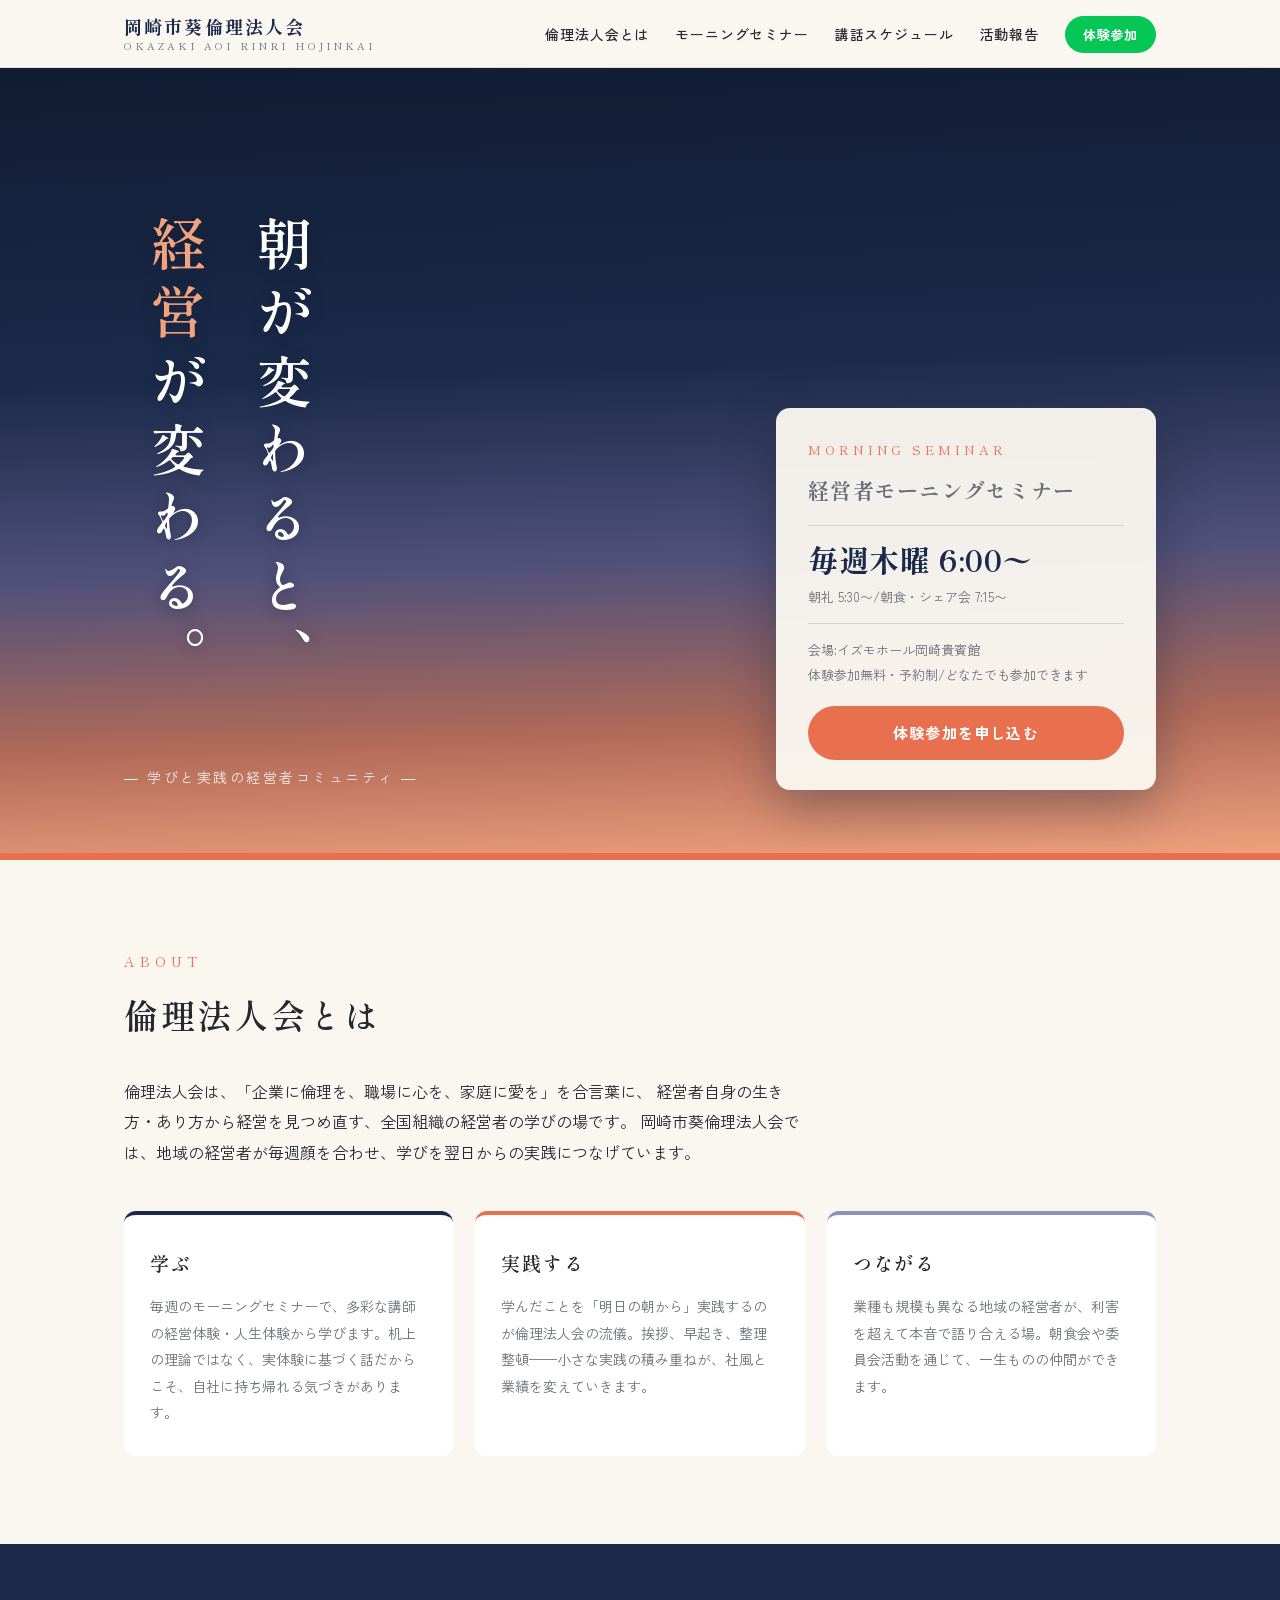
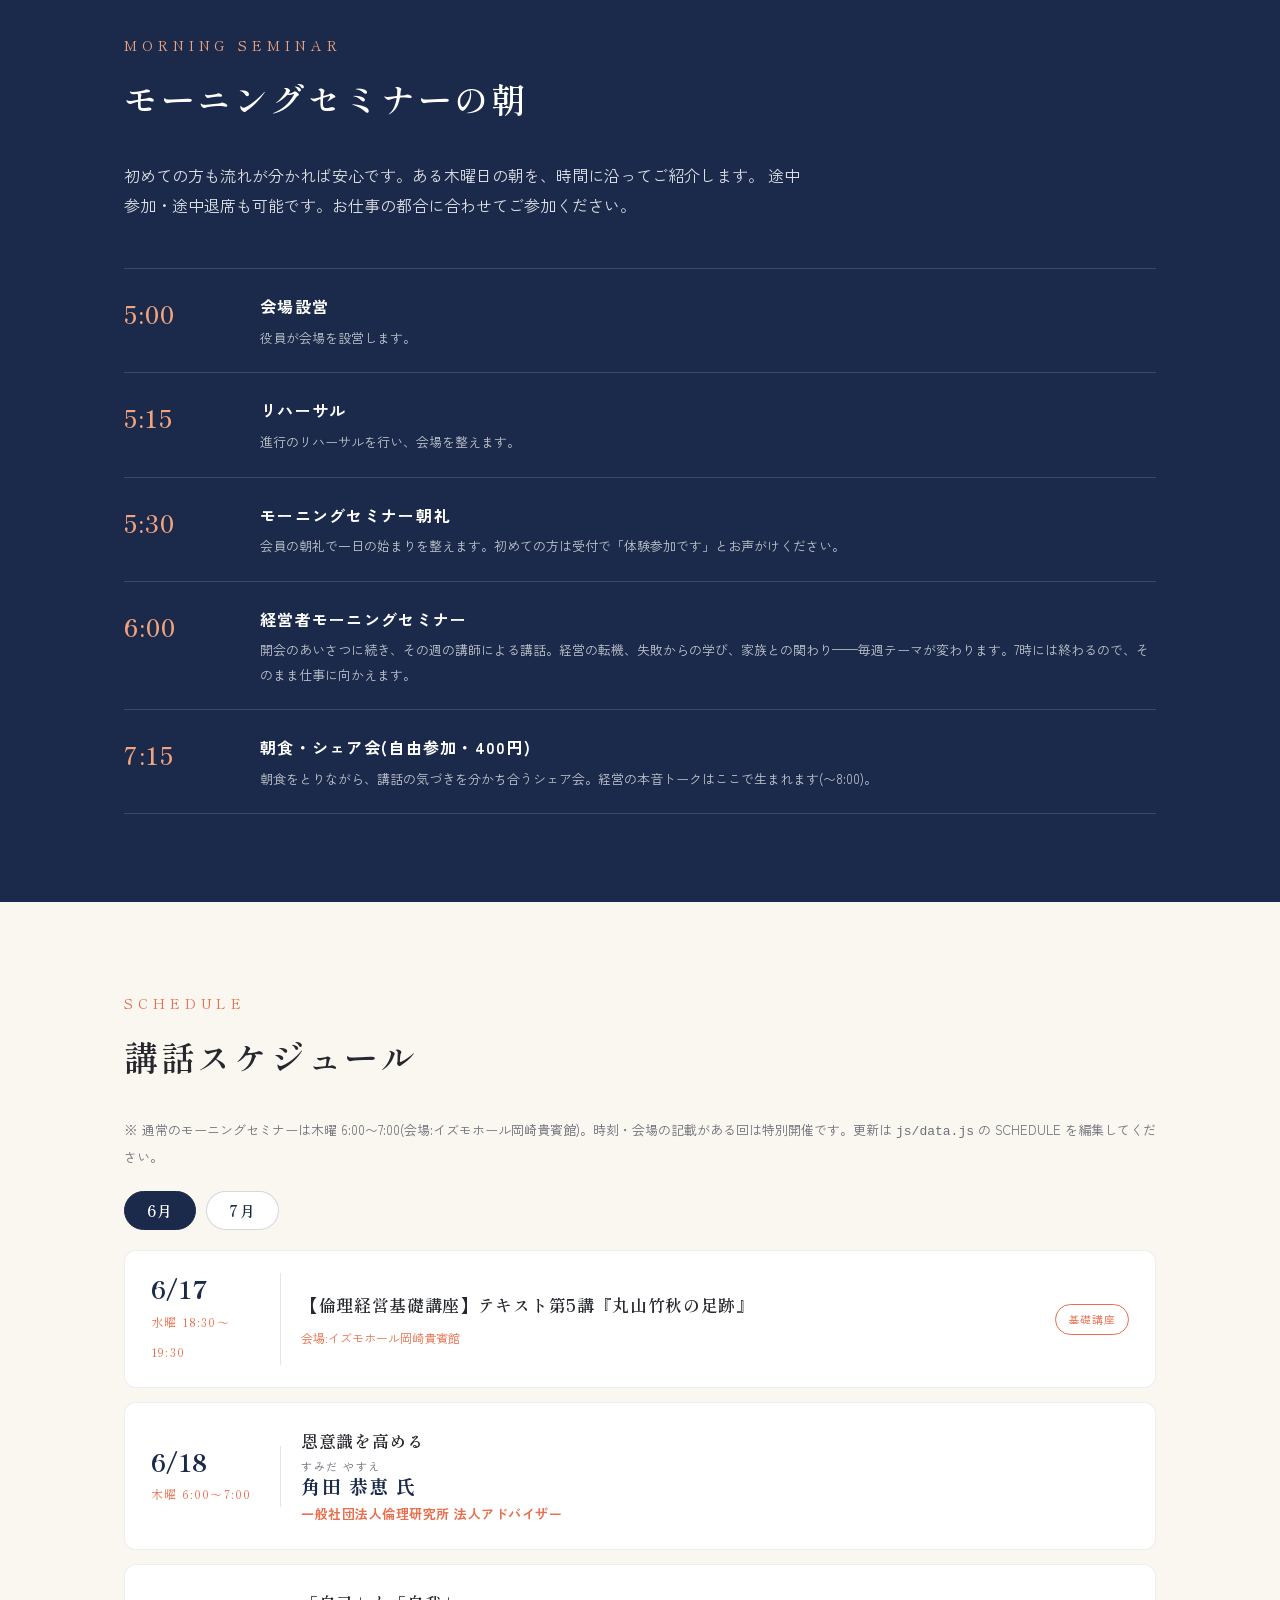
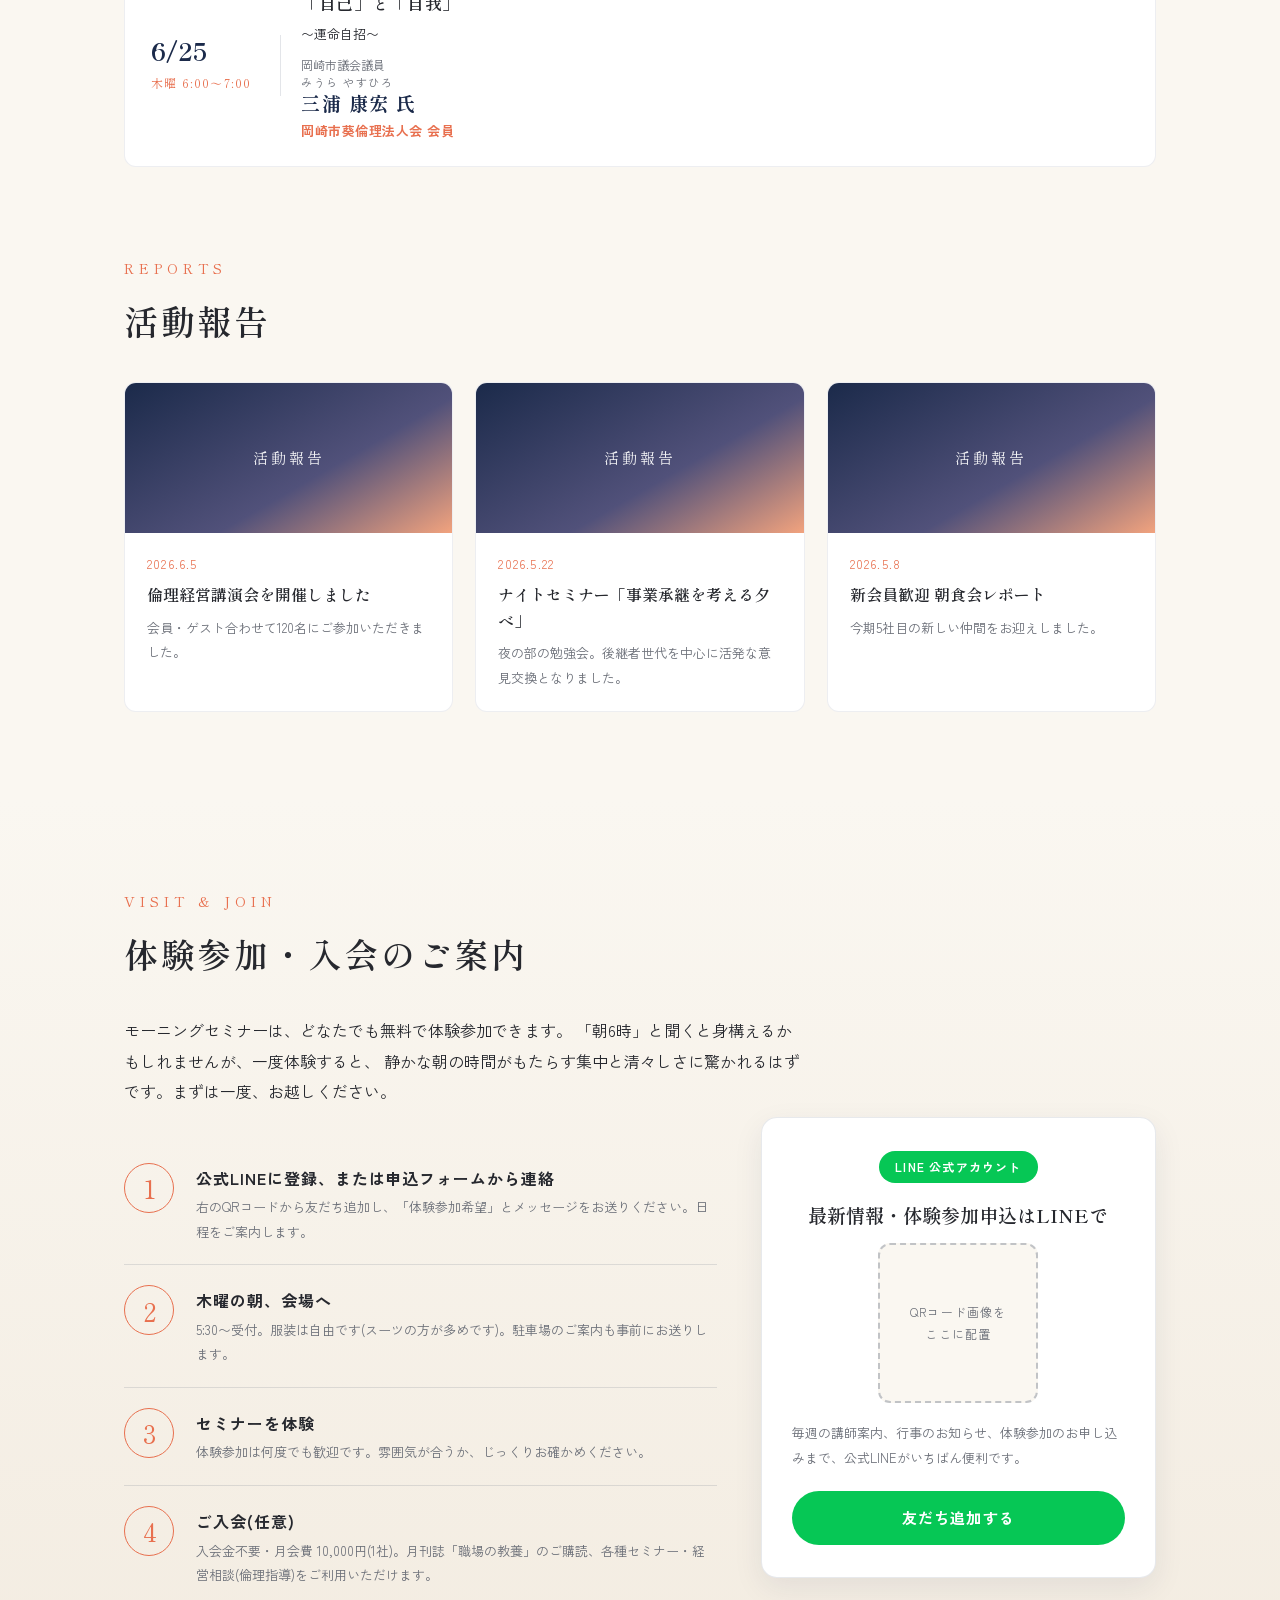
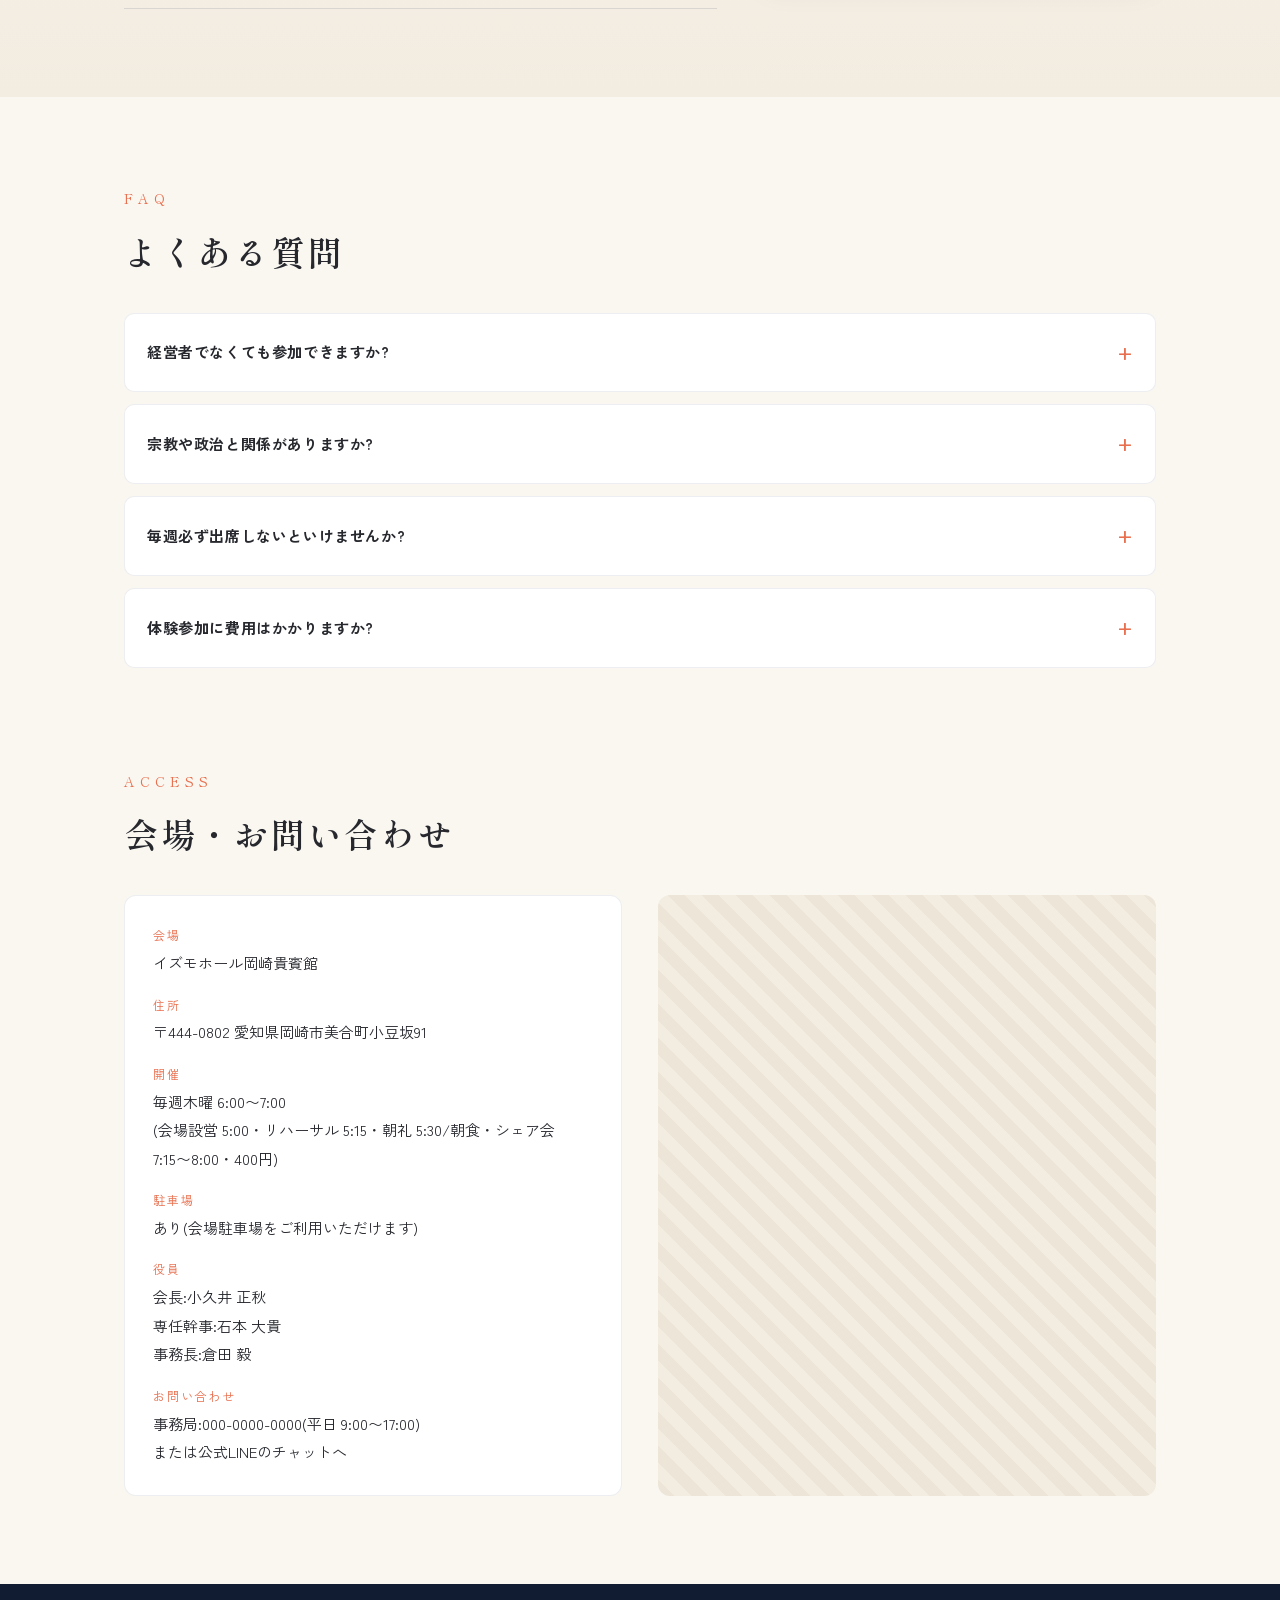
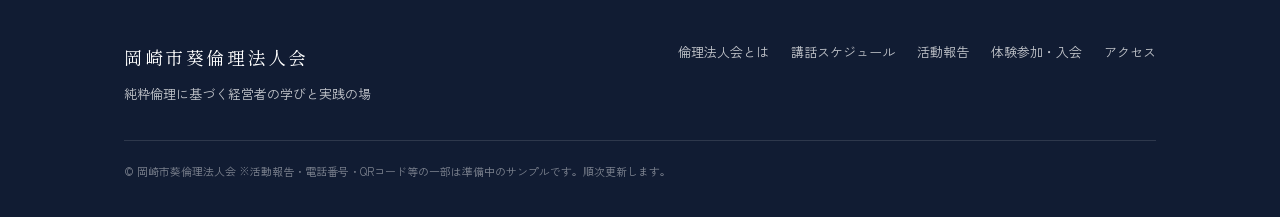
==== index.html @ 3d6e4cc4 "登録ページの見た目を夜明けトーンに刷新／ヘッダーボタン崩れ修正 - liff-register: 書体(明朝/ゴシック)・夜明けグラデのヘッダー帯・入力欄/選択/チェックのピル・完了画面を整える - " ====
<!DOCTYPE html>
<html lang="ja">
<head>
<meta charset="UTF-8">
<meta name="viewport" content="width=device-width, initial-scale=1.0">
<title>岡崎市葵倫理法人会｜朝が変わると、経営が変わる。</title>
<meta name="description" content="岡崎市葵倫理法人会の公式サイト。毎週木曜 朝6時開催の経営者モーニングセミナーのご案内、講話スケジュール、体験参加・入会のご案内。">
<meta name="theme-color" content="#1b2a4a">
<link rel="canonical" href="https://okazaki-aoi.vercel.app/">

<!-- OGP / SNSシェア時の表示(URL・画像は公開ドメインに差し替え) -->
<meta property="og:type" content="website">
<meta property="og:site_name" content="岡崎市葵倫理法人会">
<meta property="og:title" content="岡崎市葵倫理法人会｜朝が変わると、経営が変わる。">
<meta property="og:description" content="毎週木曜 朝6時開催の経営者モーニングセミナー。体験参加無料・予約制。地域の経営者が学びを実践につなげる場です。">
<meta property="og:url" content="https://okazaki-aoi.vercel.app/">
<meta property="og:image" content="https://okazaki-aoi.vercel.app/ogp.png">
<meta property="og:locale" content="ja_JP">
<meta name="twitter:card" content="summary_large_image">

<link rel="preconnect" href="https://fonts.googleapis.com">
<link rel="preconnect" href="https://fonts.gstatic.com" crossorigin>
<link href="https://fonts.googleapis.com/css2?family=Shippori+Mincho+B1:wght@400;600;700&family=Zen+Kaku+Gothic+New:wght@400;500;700&display=swap" rel="stylesheet">
<link rel="stylesheet" href="css/style.css">

<!-- 構造化データ(検索・Googleビジネスプロフィール連携の足がかり。住所・電話・URLは実情報へ差し替え) -->
<script type="application/ld+json">
{
  "@context": "https://schema.org",
  "@type": "Organization",
  "name": "岡崎市葵倫理法人会",
  "url": "https://okazaki-aoi.vercel.app/",
  "description": "毎週木曜 朝6時開催の経営者モーニングセミナーを軸に、経営者の学びと実践を支える場。",
  "address": {
    "@type": "PostalAddress",
    "postalCode": "444-0802",
    "addressRegion": "愛知県",
    "addressLocality": "岡崎市",
    "streetAddress": "美合町小豆坂91",
    "addressCountry": "JP"
  },
  "telephone": "+81-000-0000-0000",
  "event": {
    "@type": "Event",
    "name": "経営者モーニングセミナー",
    "description": "毎週木曜 朝6:00〜7:00開催(会場設営5:00・リハーサル5:15・朝礼5:30/朝食・シェア会7:15〜8:00)。体験参加無料・予約制。",
    "eventSchedule": {
      "@type": "Schedule",
      "byDay": "https://schema.org/Thursday",
      "startTime": "06:00",
      "endTime": "07:00",
      "repeatFrequency": "P1W"
    },
    "location": {
      "@type": "Place",
      "name": "イズモホール岡崎貴賓館",
      "address": "〒444-0802 愛知県岡崎市美合町小豆坂91"
    }
  }
}
</script>
</head>
<body>

<header>
  <div class="header-in">
    <a class="logo" href="#top">岡崎市葵倫理法人会<small>OKAZAKI AOI RINRI HOJINKAI</small></a>
    <nav aria-label="メインメニュー">
      <ul>
        <li class="hide-sp"><a href="#about">倫理法人会とは</a></li>
        <li class="hide-sp"><a href="#morning">モーニングセミナー</a></li>
        <li class="hide-sp"><a href="#schedule">講話スケジュール</a></li>
        <li class="hide-sp"><a href="#reports">活動報告</a></li>
        <li><a href="#visit" class="btn-line">体験参加</a></li>
      </ul>
    </nav>
  </div>
</header>

<main id="top">

  <!-- ヒーロー -->
  <div class="hero">
    <div class="hero-in">
      <div class="hero-copy">
        <h1>朝が変わると、<br><span>経営</span>が変わる。</h1>
        <p class="hero-sub">― 学びと実践の経営者コミュニティ ―</p>
      </div>
      <div class="hero-card">
        <p class="label">MORNING SEMINAR</p>
        <p class="title">経営者モーニングセミナー</p>
        <div class="when">
          <b>毎週木曜 6:00〜</b>
          <span>朝礼 5:30〜/朝食・シェア会 7:15〜</span>
        </div>
        <p>会場:イズモホール岡崎貴賓館<br>体験参加無料・予約制/どなたでも参加できます</p>
        <a class="btn btn-primary" href="#visit">体験参加を申し込む</a>
      </div>
    </div>
  </div>

  <!-- 倫理法人会とは -->
  <section id="about">
    <div class="wrap">
      <p class="eyebrow">ABOUT</p>
      <h2>倫理法人会とは</h2>
      <p class="lead">
        倫理法人会は、「企業に倫理を、職場に心を、家庭に愛を」を合言葉に、
        経営者自身の生き方・あり方から経営を見つめ直す、全国組織の経営者の学びの場です。
        岡崎市葵倫理法人会では、地域の経営者が毎週顔を合わせ、学びを翌日からの実践につなげています。
      </p>
      <div class="pillars">
        <div class="pillar">
          <h3>学ぶ</h3>
          <p>毎週のモーニングセミナーで、多彩な講師の経営体験・人生体験から学びます。机上の理論ではなく、実体験に基づく話だからこそ、自社に持ち帰れる気づきがあります。</p>
        </div>
        <div class="pillar">
          <h3>実践する</h3>
          <p>学んだことを「明日の朝から」実践するのが倫理法人会の流儀。挨拶、早起き、整理整頓——小さな実践の積み重ねが、社風と業績を変えていきます。</p>
        </div>
        <div class="pillar">
          <h3>つながる</h3>
          <p>業種も規模も異なる地域の経営者が、利害を超えて本音で語り合える場。朝食会や委員会活動を通じて、一生ものの仲間ができます。</p>
        </div>
      </div>
    </div>
  </section>

  <!-- モーニングセミナーの朝 -->
  <section class="morning" id="morning">
    <div class="wrap">
      <p class="eyebrow">MORNING SEMINAR</p>
      <h2>モーニングセミナーの朝</h2>
      <p class="lead">
        初めての方も流れが分かれば安心です。ある木曜日の朝を、時間に沿ってご紹介します。
        途中参加・途中退席も可能です。お仕事の都合に合わせてご参加ください。
      </p>
      <div class="timeline">
        <div class="tl-row">
          <div class="tl-time">5:00</div>
          <div class="tl-body">
            <h3>会場設営</h3>
            <p>役員が会場を設営します。</p>
          </div>
        </div>
        <div class="tl-row">
          <div class="tl-time">5:15</div>
          <div class="tl-body">
            <h3>リハーサル</h3>
            <p>進行のリハーサルを行い、会場を整えます。</p>
          </div>
        </div>
        <div class="tl-row">
          <div class="tl-time">5:30</div>
          <div class="tl-body">
            <h3>モーニングセミナー朝礼</h3>
            <p>会員の朝礼で一日の始まりを整えます。初めての方は受付で「体験参加です」とお声がけください。</p>
          </div>
        </div>
        <div class="tl-row">
          <div class="tl-time">6:00</div>
          <div class="tl-body">
            <h3>経営者モーニングセミナー</h3>
            <p>開会のあいさつに続き、その週の講師による講話。経営の転機、失敗からの学び、家族との関わり——毎週テーマが変わります。7時には終わるので、そのまま仕事に向かえます。</p>
          </div>
        </div>
        <div class="tl-row">
          <div class="tl-time">7:15</div>
          <div class="tl-body">
            <h3>朝食・シェア会(自由参加・400円)</h3>
            <p>朝食をとりながら、講話の気づきを分かち合うシェア会。経営の本音トークはここで生まれます(〜8:00)。</p>
          </div>
        </div>
      </div>
    </div>
  </section>

  <!-- 講師スケジュール -->
  <section id="schedule">
    <div class="wrap">
      <p class="eyebrow">SCHEDULE</p>
      <h2>講話スケジュール</h2>
      <p class="sched-note">※ 通常のモーニングセミナーは木曜 6:00〜7:00(会場:イズモホール岡崎貴賓館)。時刻・会場の記載がある回は特別開催です。更新は <code>js/data.js</code> の SCHEDULE を編集してください。</p>
      <div id="sched-list"></div>
    </div>
  </section>

  <!-- 活動報告 -->
  <section id="reports" style="padding-top:0">
    <div class="wrap">
      <p class="eyebrow">REPORTS</p>
      <h2>活動報告</h2>
      <div class="reports" id="report-list"></div>
    </div>
  </section>

  <!-- 体験参加・入会・LINE -->
  <section class="visit" id="visit">
    <div class="wrap">
      <p class="eyebrow">VISIT &amp; JOIN</p>
      <h2>体験参加・入会のご案内</h2>
      <p class="lead">
        モーニングセミナーは、どなたでも無料で体験参加できます。
        「朝6時」と聞くと身構えるかもしれませんが、一度体験すると、
        静かな朝の時間がもたらす集中と清々しさに驚かれるはずです。まずは一度、お越しください。
      </p>
      <div class="visit-grid">
        <div>
          <div class="steps">
            <div class="step">
              <div>
                <h3>公式LINEに登録、または申込フォームから連絡</h3>
                <p>右のQRコードから友だち追加し、「体験参加希望」とメッセージをお送りください。日程をご案内します。</p>
              </div>
            </div>
            <div class="step">
              <div>
                <h3>木曜の朝、会場へ</h3>
                <p>5:30〜受付。服装は自由です(スーツの方が多めです)。駐車場のご案内も事前にお送りします。</p>
              </div>
            </div>
            <div class="step">
              <div>
                <h3>セミナーを体験</h3>
                <p>体験参加は何度でも歓迎です。雰囲気が合うか、じっくりお確かめください。</p>
              </div>
            </div>
            <div class="step">
              <div>
                <h3>ご入会(任意)</h3>
                <p>入会金不要・月会費 10,000円(1社)。月刊誌「職場の教養」のご購読、各種セミナー・経営相談(倫理指導)をご利用いただけます。</p>
              </div>
            </div>
          </div>
        </div>
        <div class="line-box">
          <span class="badge">LINE 公式アカウント</span>
          <h3>最新情報・体験参加申込はLINEで</h3>
          <div class="qr">
            <!-- QR画像を配置(例: <img src="img/line-qr.png" alt="公式LINE友だち追加用QRコード">) -->
            QRコード画像を<br>ここに配置
          </div>
          <p>毎週の講師案内、行事のお知らせ、体験参加のお申し込みまで、公式LINEがいちばん便利です。</p>
          <a class="btn btn-line-big" href="https://lin.ee/XXXXXXX">友だち追加する</a>
        </div>
      </div>
    </div>
  </section>

  <!-- FAQ -->
  <section class="faq" id="faq">
    <div class="wrap">
      <p class="eyebrow">FAQ</p>
      <h2>よくある質問</h2>
      <details>
        <summary>経営者でなくても参加できますか?</summary>
        <div class="a">はい。後継者の方、幹部社員の方、創業準備中の方も歓迎です。法人単位での入会のため、社員の方も一緒に学べます。</div>
      </details>
      <details>
        <summary>宗教や政治と関係がありますか?</summary>
        <div class="a">ありません。倫理法人会は一般社団法人倫理研究所の法人会員組織で、特定の宗教・政治団体とは無関係です。生活と経営の実践倫理を学ぶ場です。</div>
      </details>
      <details>
        <summary>毎週必ず出席しないといけませんか?</summary>
        <div class="a">出席は自由です。お仕事のご都合に合わせてご参加ください。続けて参加されるほど学びが深まる、というのが多くの会員の実感です。</div>
      </details>
      <details>
        <summary>体験参加に費用はかかりますか?</summary>
        <div class="a">体験参加は無料です。朝食会(自由参加)に参加される場合のみ、実費(1,000円程度)をいただいています。</div>
      </details>
    </div>
  </section>

  <!-- アクセス -->
  <section id="access" style="padding-top:0">
    <div class="wrap">
      <p class="eyebrow">ACCESS</p>
      <h2>会場・お問い合わせ</h2>
      <div class="access-grid">
        <div class="access-card">
          <dl>
            <dt>会場</dt>
            <dd>イズモホール岡崎貴賓館</dd>
            <dt>住所</dt>
            <dd>〒444-0802 愛知県岡崎市美合町小豆坂91</dd>
            <dt>開催</dt>
            <dd>毎週木曜 6:00〜7:00<br>(会場設営 5:00・リハーサル 5:15・朝礼 5:30/朝食・シェア会 7:15〜8:00・400円)</dd>
            <dt>駐車場</dt>
            <dd>あり(会場駐車場をご利用いただけます)</dd>
            <dt>役員</dt>
            <dd>会長:小久井 正秋<br>専任幹事:石本 大貴<br>事務長:倉田 毅</dd>
            <dt>お問い合わせ</dt>
            <dd>事務局:000-0000-0000(平日 9:00〜17:00)<br>または公式LINEのチャットへ</dd>
          </dl>
        </div>
        <div class="map-ph">
          <!-- 正式な埋め込みは Googleマップ「共有 > 地図を埋め込む」の iframe に差し替え推奨 -->
          <iframe
            title="イズモホール岡崎貴賓館の地図"
            src="https://maps.google.com/maps?q=%E3%80%92444-0802%20%E6%84%9B%E7%9F%A5%E7%9C%8C%E5%B2%A1%E5%B4%8E%E5%B8%82%E7%BE%8E%E5%90%88%E7%94%BA%E5%B0%8F%E8%B1%86%E5%9D%8291&output=embed"
            loading="lazy"
            referrerpolicy="no-referrer-when-downgrade"></iframe>
        </div>
      </div>
    </div>
  </section>

</main>

<footer>
  <div class="wrap">
    <div class="foot-grid">
      <div>
        <div class="foot-logo">岡崎市葵倫理法人会</div>
        <p>純粋倫理に基づく経営者の学びと実践の場</p>
      </div>
      <ul>
        <li><a href="#about">倫理法人会とは</a></li>
        <li><a href="#schedule">講話スケジュール</a></li>
        <li><a href="#reports">活動報告</a></li>
        <li><a href="#visit">体験参加・入会</a></li>
        <li><a href="#access">アクセス</a></li>
      </ul>
    </div>
    <p class="copy">© 岡崎市葵倫理法人会 ※活動報告・電話番号・QRコード等の一部は準備中のサンプルです。順次更新します。</p>
  </div>
</footer>

<!-- データ → 描画 の順で読み込む。defer で DOM 構築後に実行 -->
<script src="js/data.js" defer></script>
<script src="js/render.js" defer></script>
</body>
</html>
---- css/style.css ----
/* ============================================================
   デザイントークン
   ============================================================ */
:root{
  --ai:#1b2a4a;          /* 藍 — 夜明け前の空 */
  --ai-deep:#111c33;
  --akebono:#e8704f;     /* 曙 — 朝焼けのアクセント */
  --akebono-soft:#f2a37e;
  --kinari:#faf7f1;      /* 生成り — 紙の地色 */
  --shiro:#ffffff;
  --sumi:#26282e;        /* 墨 — 本文 */
  --hai:#6b6f78;         /* 灰 — 補足 */
  --line-green:#06c755;  /* LINEブランド色 */
  --serif:"Shippori Mincho B1", serif;
  --sans:"Zen Kaku Gothic New", sans-serif;
  --maxw:1080px;
  --header-h:72px;       /* sticky ヘッダー高さ(アンカーオフセット用) */
}
*{margin:0;padding:0;box-sizing:border-box}
html{scroll-behavior:smooth}
@media (prefers-reduced-motion: reduce){
  html{scroll-behavior:auto}
  *,*::before,*::after{animation:none!important;transition:none!important}
}
body{
  font-family:var(--sans);
  color:var(--sumi);
  background:var(--kinari);
  line-height:1.9;
  font-size:16px;
  -webkit-font-smoothing:antialiased;
}
img{max-width:100%;display:block}
a{color:var(--ai)}
a:focus-visible,button:focus-visible,summary:focus-visible{
  outline:3px solid var(--akebono);outline-offset:3px;border-radius:2px;
}
/* sticky ヘッダーにアンカー先が隠れないよう着地位置を下げる */
:target,section[id],main[id]{scroll-margin-top:calc(var(--header-h) + 12px)}
.wrap{max-width:var(--maxw);margin:0 auto;padding:0 24px}
section{padding:88px 0}
.eyebrow{
  font-family:var(--serif);
  color:var(--akebono);
  font-size:14px;
  letter-spacing:.35em;
  margin-bottom:14px;
}
h2{
  font-family:var(--serif);
  font-size:clamp(26px,3.4vw,34px);
  font-weight:600;
  letter-spacing:.08em;
  line-height:1.5;
  margin-bottom:36px;
}
.lead{max-width:680px;color:var(--sumi)}

/* 視覚的に隠すがスクリーンリーダーには読ませる */
.visually-hidden{
  position:absolute;width:1px;height:1px;padding:0;margin:-1px;
  overflow:hidden;clip:rect(0 0 0 0);white-space:nowrap;border:0;
}

/* ============================================================
   ヘッダー
   ============================================================ */
header{
  position:sticky;top:0;z-index:50;
  background:rgba(250,247,241,.92);
  backdrop-filter:blur(8px);
  border-bottom:1px solid rgba(27,42,74,.12);
}
.header-in{
  max-width:var(--maxw);margin:0 auto;padding:14px 24px;
  display:flex;align-items:center;justify-content:space-between;gap:16px;
}
.logo{
  font-family:var(--serif);font-weight:700;font-size:18px;
  letter-spacing:.12em;color:var(--ai);text-decoration:none;line-height:1.4;
}
.logo small{display:block;font-size:10px;letter-spacing:.3em;color:var(--hai);font-weight:400}
nav ul{display:flex;gap:26px;list-style:none;align-items:center}
nav a{
  text-decoration:none;font-size:14px;font-weight:500;color:var(--sumi);
  letter-spacing:.06em;
}
nav a:hover{color:var(--akebono)}
.btn-line{
  background:var(--line-green);color:#fff!important;
  padding:9px 18px;border-radius:999px;font-weight:700;font-size:13px;
}
.btn-line:hover{opacity:.85;color:#fff}
@media(max-width:820px){ nav ul li.hide-sp{display:none} }

/* ============================================================
   ヒーロー — 夜明けの空、縦書きの一文
   ============================================================ */
.hero{
  position:relative;
  min-height:88vh;
  display:flex;align-items:stretch;
  background:linear-gradient(178deg,
    var(--ai-deep) 0%, var(--ai) 38%,
    #51517a 62%, #b06a58 82%, var(--akebono-soft) 100%);
  color:#fff;overflow:hidden;
  padding:0;
}
.hero::after{ /* 地平線 */
  content:"";position:absolute;left:0;right:0;bottom:0;height:7px;
  background:var(--akebono);
}
.hero-in{
  max-width:var(--maxw);margin:0 auto;padding:90px 24px 70px;
  width:100%;
  display:flex;justify-content:space-between;align-items:flex-end;gap:40px;
}
.hero-copy h1{
  font-family:var(--serif);
  writing-mode:vertical-rl;
  font-size:clamp(34px,5.2vw,56px);
  font-weight:600;
  letter-spacing:.22em;
  line-height:1.9;
  height:min(58vh,520px);
  text-shadow:0 1px 14px rgba(17,28,51,.45);
}
.hero-copy h1 span{color:var(--akebono-soft)}
.hero-sub{
  margin-top:28px;font-size:14px;letter-spacing:.18em;color:rgba(255,255,255,.85);
}
.hero-card{
  background:rgba(250,247,241,.96);
  color:var(--sumi);
  border-radius:14px;
  padding:30px 32px;
  max-width:380px;width:100%;
  box-shadow:0 18px 50px rgba(17,28,51,.35);
}
.hero-card .label{
  font-family:var(--serif);font-size:13px;letter-spacing:.3em;color:var(--akebono);
  margin-bottom:8px;
}
.hero-card .title{
  font-family:var(--serif);font-size:21px;font-weight:700;letter-spacing:.06em;
  margin-bottom:14px;
}
.hero-card .when{
  display:flex;flex-direction:column;gap:6px;
  border-top:1px solid rgba(27,42,74,.15);
  border-bottom:1px solid rgba(27,42,74,.15);
  padding:14px 0;margin-bottom:14px;
}
.hero-card .when b{
  font-family:var(--serif);font-size:30px;font-weight:700;color:var(--ai);
  letter-spacing:.02em;line-height:1.3;
}
.hero-card .when span{font-size:13px;color:var(--hai)}
.hero-card p{font-size:13px;color:var(--hai);margin-bottom:18px}
.btn{
  display:inline-block;text-align:center;text-decoration:none;
  font-weight:700;letter-spacing:.08em;border-radius:999px;
  padding:13px 28px;font-size:15px;transition:transform .15s ease,opacity .15s ease;
}
.btn:hover{transform:translateY(-2px);opacity:.9}
.btn-primary{background:var(--akebono);color:#fff;width:100%}
@media(max-width:820px){
  .hero{min-height:auto}
  .hero-in{flex-direction:column;align-items:flex-start;padding:70px 24px 56px}
  .hero-copy h1{
    writing-mode:horizontal-tb;height:auto;line-height:1.6;letter-spacing:.1em;
    font-size:clamp(28px,8vw,40px);
  }
  .hero-card{max-width:100%}
}

/* ============================================================
   倫理法人会とは — 三つの柱
   ============================================================ */
.pillars{display:grid;grid-template-columns:repeat(3,1fr);gap:22px;margin-top:44px}
.pillar{
  background:var(--shiro);border-radius:12px;padding:30px 26px;
  border-top:4px solid var(--ai);
}
.pillar:nth-child(2){border-top-color:var(--akebono)}
.pillar:nth-child(3){border-top-color:#8a93b8}
.pillar h3{
  font-family:var(--serif);font-size:19px;font-weight:600;letter-spacing:.1em;
  margin-bottom:12px;
}
.pillar p{font-size:14px;color:var(--hai)}
@media(max-width:820px){.pillars{grid-template-columns:1fr}}

/* ============================================================
   モーニングセミナーの朝 — タイムライン
   ============================================================ */
.morning{background:var(--ai);color:#fff}
.morning .eyebrow{color:var(--akebono-soft)}
.morning .lead{color:rgba(255,255,255,.85)}
.timeline{margin-top:48px;display:grid;gap:0}
.tl-row{
  display:grid;grid-template-columns:110px 1fr;gap:26px;
  padding:22px 0;border-bottom:1px solid rgba(255,255,255,.14);
}
.tl-row:first-child{border-top:1px solid rgba(255,255,255,.14)}
.tl-time{
  font-family:var(--serif);font-size:24px;font-weight:600;color:var(--akebono-soft);
  letter-spacing:.04em;
}
.tl-body h3{font-size:16px;font-weight:700;letter-spacing:.08em;margin-bottom:4px}
.tl-body p{font-size:13px;color:rgba(255,255,255,.72)}
@media(max-width:560px){.tl-row{grid-template-columns:84px 1fr;gap:16px}.tl-time{font-size:19px}}

/* ============================================================
   講師スケジュール
   ============================================================ */
.sched-note{font-size:13px;color:var(--hai);margin-bottom:22px}
.sched{display:grid;gap:14px}
.sched-item{
  background:var(--shiro);border-radius:12px;
  display:grid;grid-template-columns:130px 1fr auto;gap:20px;align-items:center;
  padding:22px 26px;border:1px solid rgba(27,42,74,.08);
}
.sched-date{
  font-family:var(--serif);
  border-right:1px solid rgba(27,42,74,.12);padding-right:20px;
}
.sched-date b{font-size:24px;color:var(--ai);display:block;line-height:1.3}
.sched-date span{font-size:12px;color:var(--akebono);letter-spacing:.1em}
.sched-body .theme{font-family:var(--serif);font-size:17px;font-weight:600;letter-spacing:.04em}
.sched-body .subtitle{font-size:13px;color:var(--sumi);margin-top:3px}
.sched-body .affiliation{font-size:12px;color:var(--hai);margin-top:8px;line-height:1.6}
.sched-body .speaker{margin-top:2px}
.sched-body .speaker .ruby{
  display:block;font-size:11px;color:var(--hai);letter-spacing:.14em;line-height:1.2;
}
.sched-body .speaker .name{
  display:block;
  font-family:var(--serif);font-size:19px;font-weight:700;color:var(--ai);
  letter-spacing:.08em;line-height:1.4;
}
.sched-body .kai-role{font-size:13px;color:var(--akebono);font-weight:600;letter-spacing:.04em;margin-top:3px}
.sched-body .venue{font-size:12px;color:var(--akebono);margin-top:6px}
.talk-sep{border:0;border-top:1px dashed rgba(27,42,74,.2);margin:14px 0}

/* 月の切り替えタブ */
.sched-tabs{display:flex;gap:10px;flex-wrap:wrap;margin-bottom:20px}
.sched-tab-btn{
  font-family:var(--serif);font-size:15px;font-weight:600;letter-spacing:.08em;
  color:var(--ai);background:var(--shiro);cursor:pointer;
  border:1px solid rgba(27,42,74,.18);border-radius:999px;padding:8px 22px;
  transition:background .15s ease,color .15s ease,border-color .15s ease;
}
.sched-tab-btn:hover{border-color:var(--akebono);color:var(--akebono)}
.sched-tab-btn.is-active{background:var(--ai);color:#fff;border-color:var(--ai)}
.sched-tag{
  font-size:11px;letter-spacing:.1em;color:var(--akebono);
  border:1px solid var(--akebono);border-radius:999px;padding:4px 12px;white-space:nowrap;
}
.sched-item[hidden]{display:none}
.sched-empty{font-size:14px;color:var(--hai);padding:20px 0}
@media(max-width:680px){
  .sched-item{grid-template-columns:1fr;gap:10px}
  .sched-date{border-right:none;border-bottom:1px solid rgba(27,42,74,.12);padding:0 0 10px}
  .sched-tag{justify-self:start}
}

/* ============================================================
   活動報告
   ============================================================ */
.reports{display:grid;grid-template-columns:repeat(3,1fr);gap:22px;margin-top:10px}
.report{
  background:var(--shiro);border-radius:12px;overflow:hidden;
  border:1px solid rgba(27,42,74,.08);
  text-decoration:none;color:var(--sumi);
  transition:transform .15s ease,box-shadow .15s ease;
}
.report:hover{transform:translateY(-3px);box-shadow:0 14px 34px rgba(27,42,74,.12)}
.report .thumb{
  height:150px;
  background:linear-gradient(150deg,var(--ai) 0%,#51517a 60%,var(--akebono-soft) 100%);
  display:flex;align-items:center;justify-content:center;
}
.report .thumb span{
  font-family:var(--serif);color:rgba(255,255,255,.92);
  font-size:15px;letter-spacing:.2em;
}
.report .body{padding:20px 22px}
.report .date{font-size:12px;color:var(--akebono);letter-spacing:.1em;margin-bottom:6px}
.report h3{font-family:var(--serif);font-size:16px;font-weight:600;line-height:1.6}
.report p{font-size:13px;color:var(--hai);margin-top:8px}
@media(max-width:820px){.reports{grid-template-columns:1fr}}

/* ============================================================
   体験参加・入会
   ============================================================ */
.visit{background:linear-gradient(180deg,var(--kinari) 0%,#f3ece1 100%)}
.visit-grid{display:grid;grid-template-columns:1.2fr .8fr;gap:44px;align-items:start;margin-top:10px}
.steps{counter-reset:step;display:grid;gap:0;margin-top:26px}
.step{
  display:grid;grid-template-columns:54px 1fr;gap:18px;padding:20px 0;
  border-bottom:1px solid rgba(27,42,74,.12);
}
.step::before{
  counter-increment:step;content:counter(step);
  font-family:var(--serif);font-size:26px;color:var(--akebono);
  border:1px solid var(--akebono);border-radius:50%;
  width:48px;height:48px;display:flex;align-items:center;justify-content:center;
}
.step h3{font-size:16px;font-weight:700;letter-spacing:.06em}
.step p{font-size:13px;color:var(--hai);margin-top:2px}
.line-box{
  background:var(--shiro);border-radius:16px;padding:32px 30px;
  border:1px solid rgba(27,42,74,.1);
  text-align:center;
  box-shadow:0 10px 30px rgba(27,42,74,.08);
}
.line-box .badge{
  display:inline-block;background:var(--line-green);color:#fff;
  font-size:12px;font-weight:700;letter-spacing:.1em;
  border-radius:999px;padding:5px 16px;margin-bottom:14px;
}
.line-box h3{font-family:var(--serif);font-size:19px;font-weight:600;margin-bottom:10px}
.line-box p{font-size:13px;color:var(--hai);margin-bottom:20px;text-align:left}
.qr{
  width:160px;height:160px;margin:0 auto 18px;
  border:2px dashed rgba(27,42,74,.25);border-radius:12px;
  display:flex;align-items:center;justify-content:center;
  font-size:12px;color:var(--hai);letter-spacing:.1em;
  background:var(--kinari);
  overflow:hidden;
}
.qr img{width:100%;height:100%;object-fit:contain}
.btn-line-big{background:var(--line-green);color:#fff;width:100%}
@media(max-width:820px){.visit-grid{grid-template-columns:1fr}}

/* ============================================================
   よくある質問
   ============================================================ */
.faq details{
  background:var(--shiro);border-radius:10px;margin-bottom:12px;
  border:1px solid rgba(27,42,74,.08);
}
.faq summary{
  cursor:pointer;list-style:none;
  padding:18px 22px;font-weight:700;font-size:15px;letter-spacing:.04em;
  display:flex;justify-content:space-between;align-items:center;gap:14px;
}
.faq summary::-webkit-details-marker{display:none}
.faq summary::after{
  content:"+";font-family:var(--serif);font-size:22px;color:var(--akebono);flex-shrink:0;
}
.faq details[open] summary::after{content:"−"}
.faq .a{padding:0 22px 20px;font-size:14px;color:var(--hai)}

/* ============================================================
   アクセス・フッター
   ============================================================ */
.access-grid{display:grid;grid-template-columns:1fr 1fr;gap:36px;margin-top:10px}
.access-card{background:var(--shiro);border-radius:12px;padding:28px;border:1px solid rgba(27,42,74,.08)}
.access-card dt{font-size:12px;color:var(--akebono);letter-spacing:.15em;margin-top:16px}
.access-card dt:first-child{margin-top:0}
.access-card dd{font-size:15px;margin-top:2px}
.map-ph{
  border-radius:12px;min-height:280px;overflow:hidden;
  background:repeating-linear-gradient(45deg,#ece5d8 0 12px,#f3ece1 12px 24px);
  display:flex;align-items:center;justify-content:center;
  color:var(--hai);font-size:13px;letter-spacing:.1em;
}
.map-ph iframe{width:100%;height:100%;min-height:280px;border:0;display:block}
@media(max-width:820px){.access-grid{grid-template-columns:1fr}}
footer{
  background:var(--ai-deep);color:rgba(255,255,255,.75);
  padding:56px 0 36px;font-size:13px;
}
footer .foot-logo{
  font-family:var(--serif);color:#fff;font-size:18px;letter-spacing:.14em;margin-bottom:8px;
}
footer .foot-grid{display:flex;justify-content:space-between;gap:30px;flex-wrap:wrap}
footer ul{list-style:none;display:flex;gap:22px;flex-wrap:wrap}
footer a{color:rgba(255,255,255,.75);text-decoration:none}
footer a:hover{color:var(--akebono-soft)}
footer .copy{margin-top:34px;border-top:1px solid rgba(255,255,255,.12);padding-top:20px;font-size:11px;color:rgba(255,255,255,.45)}
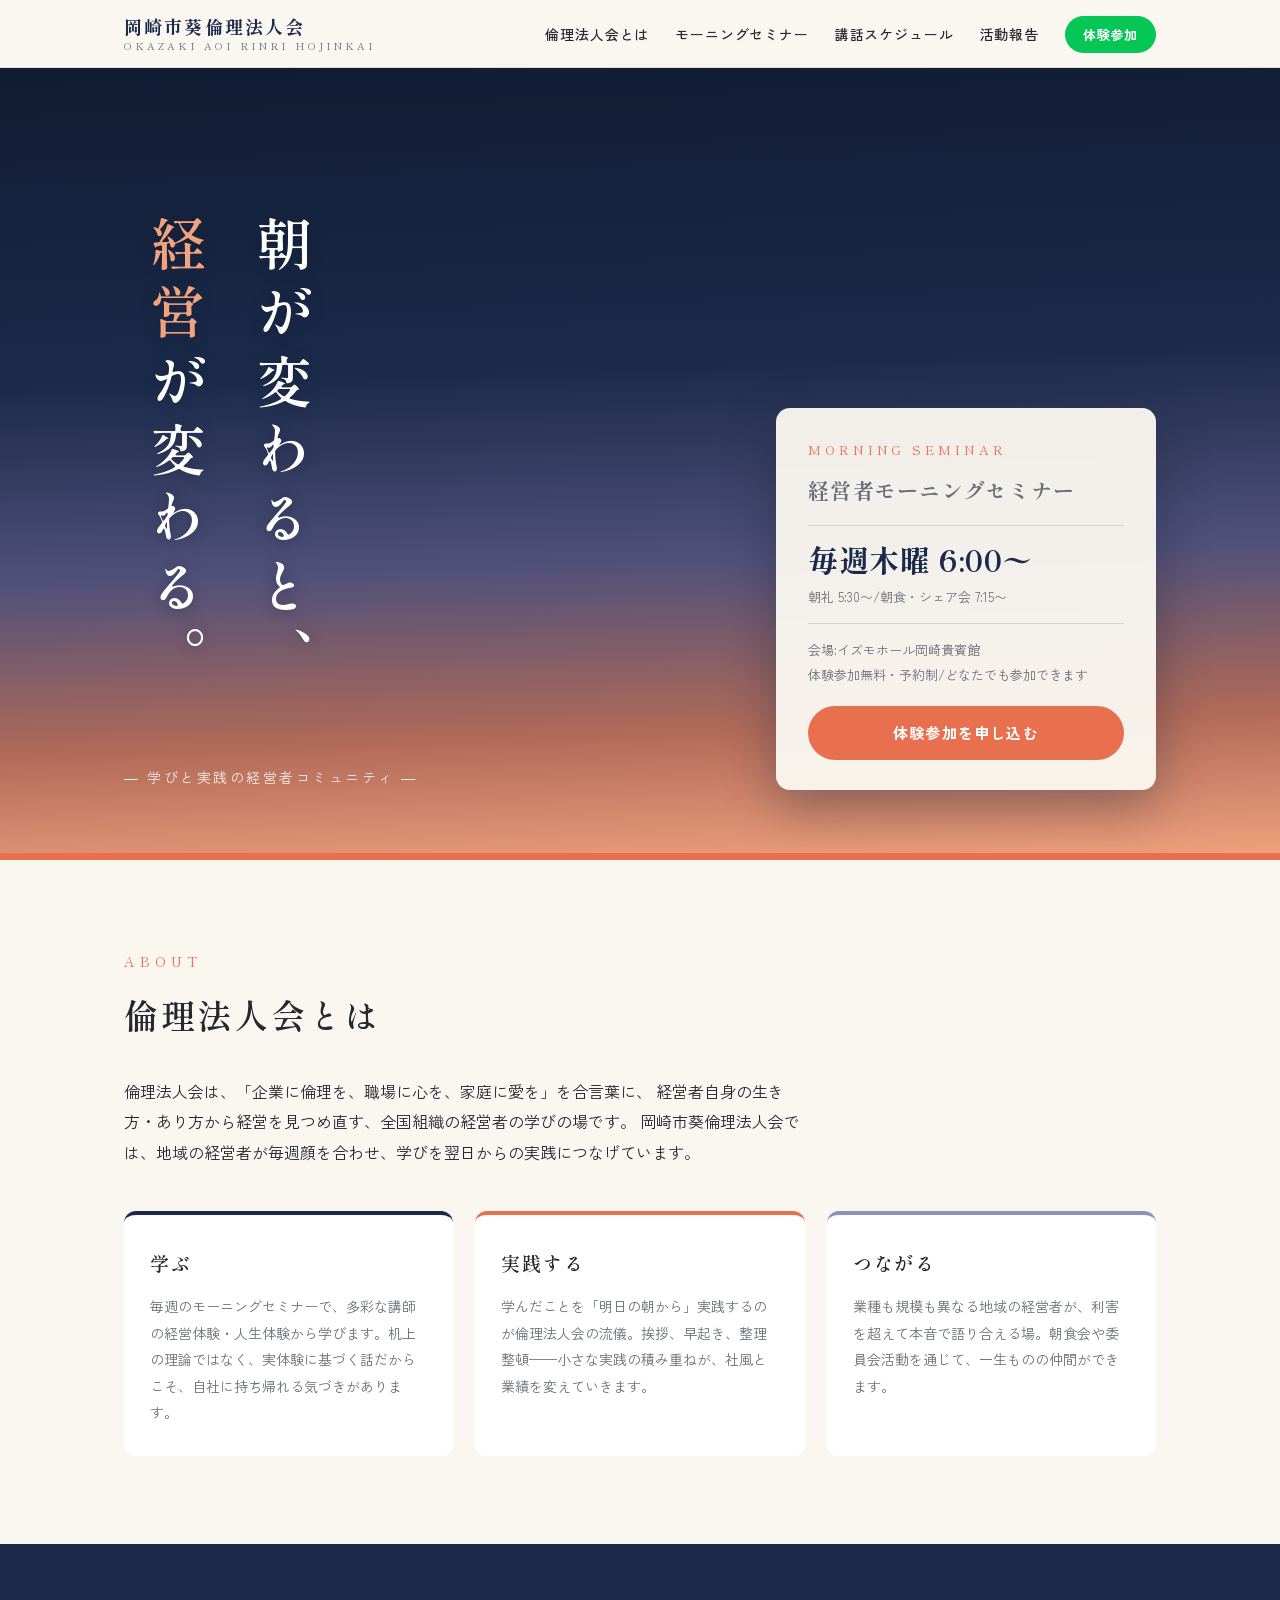
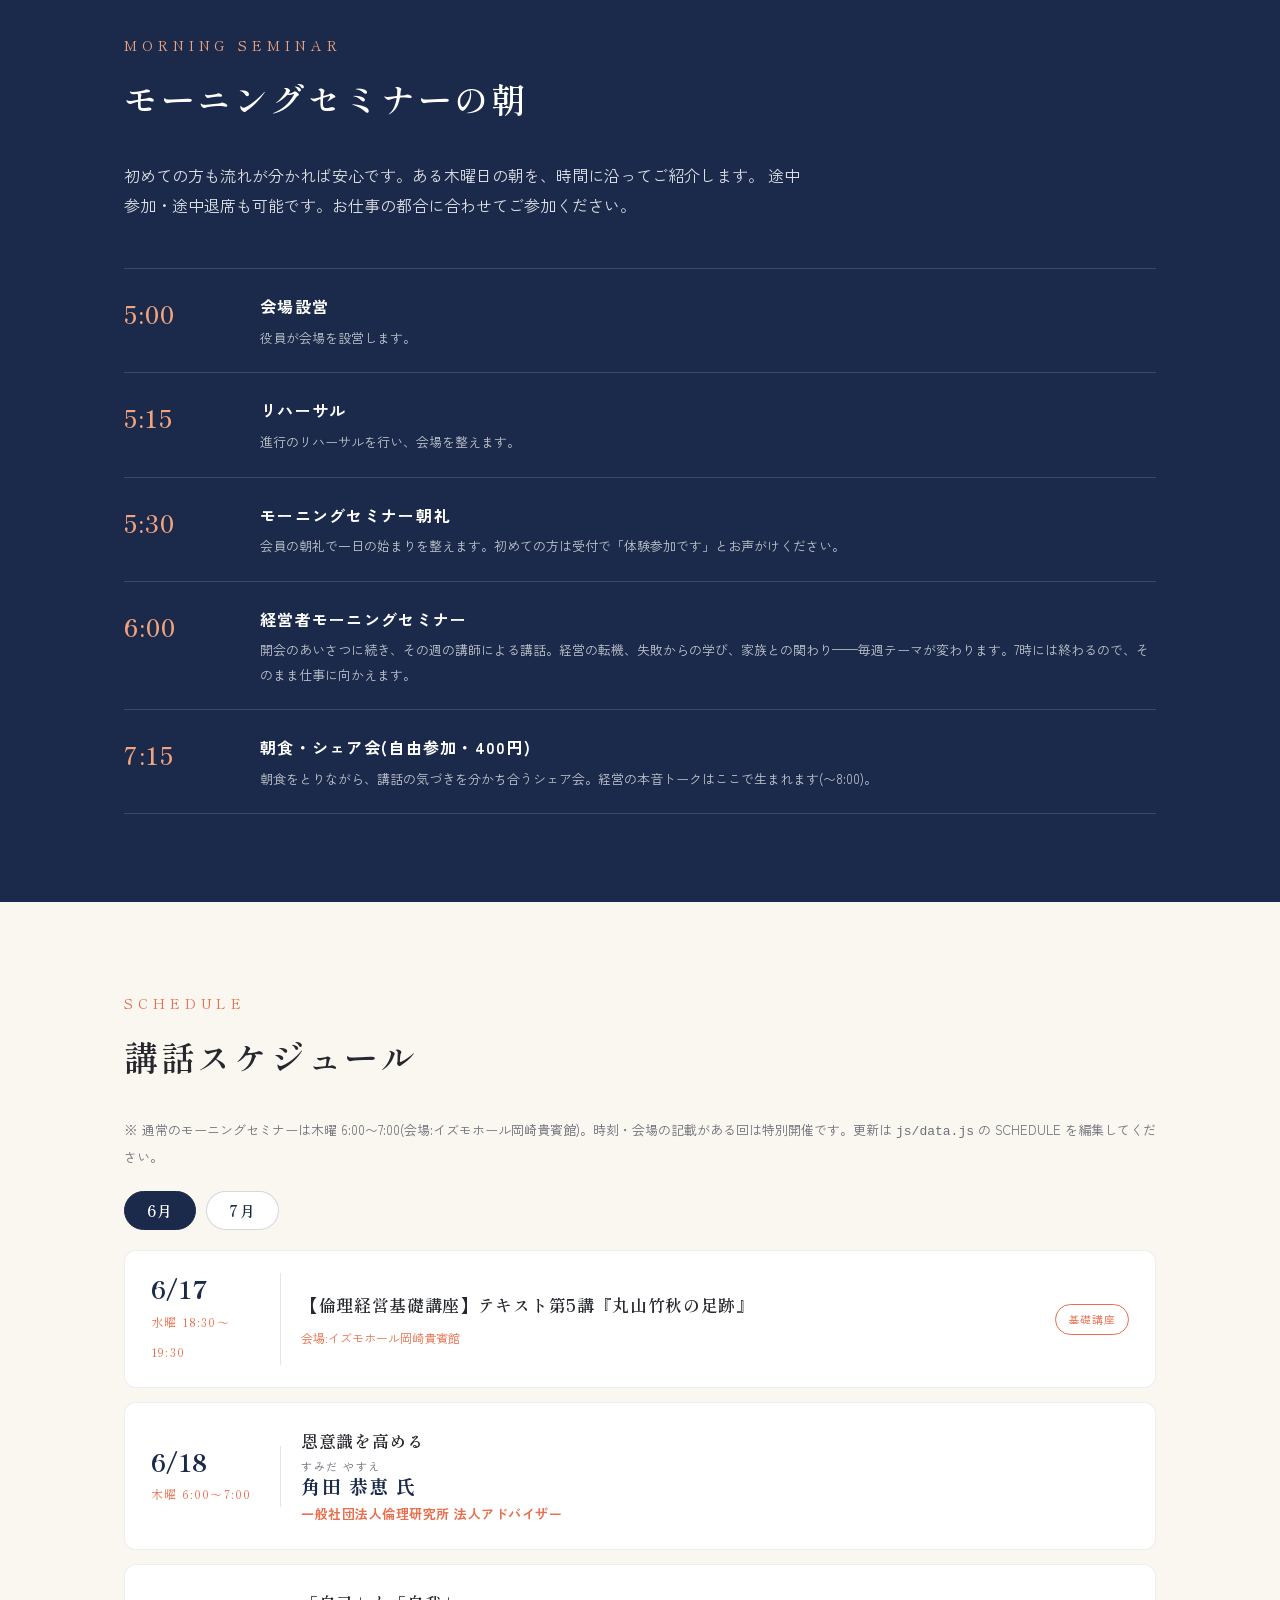
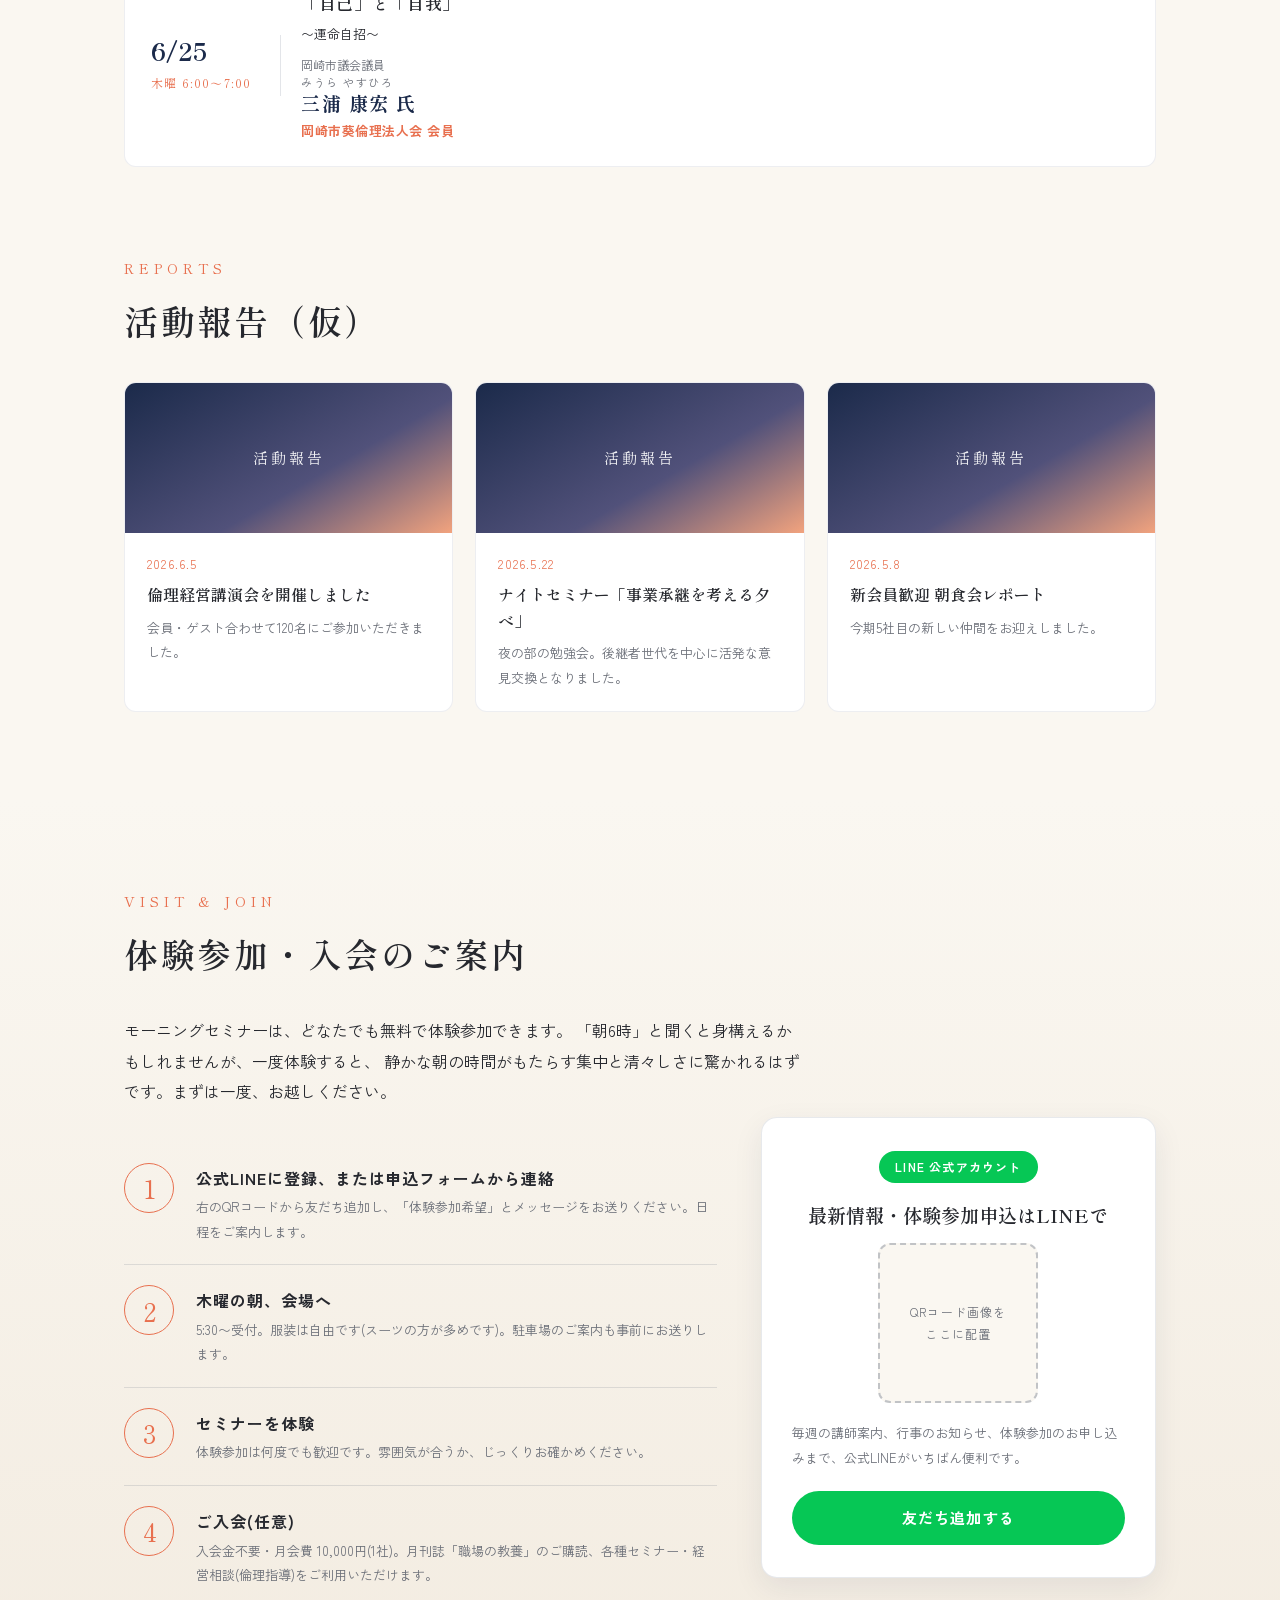
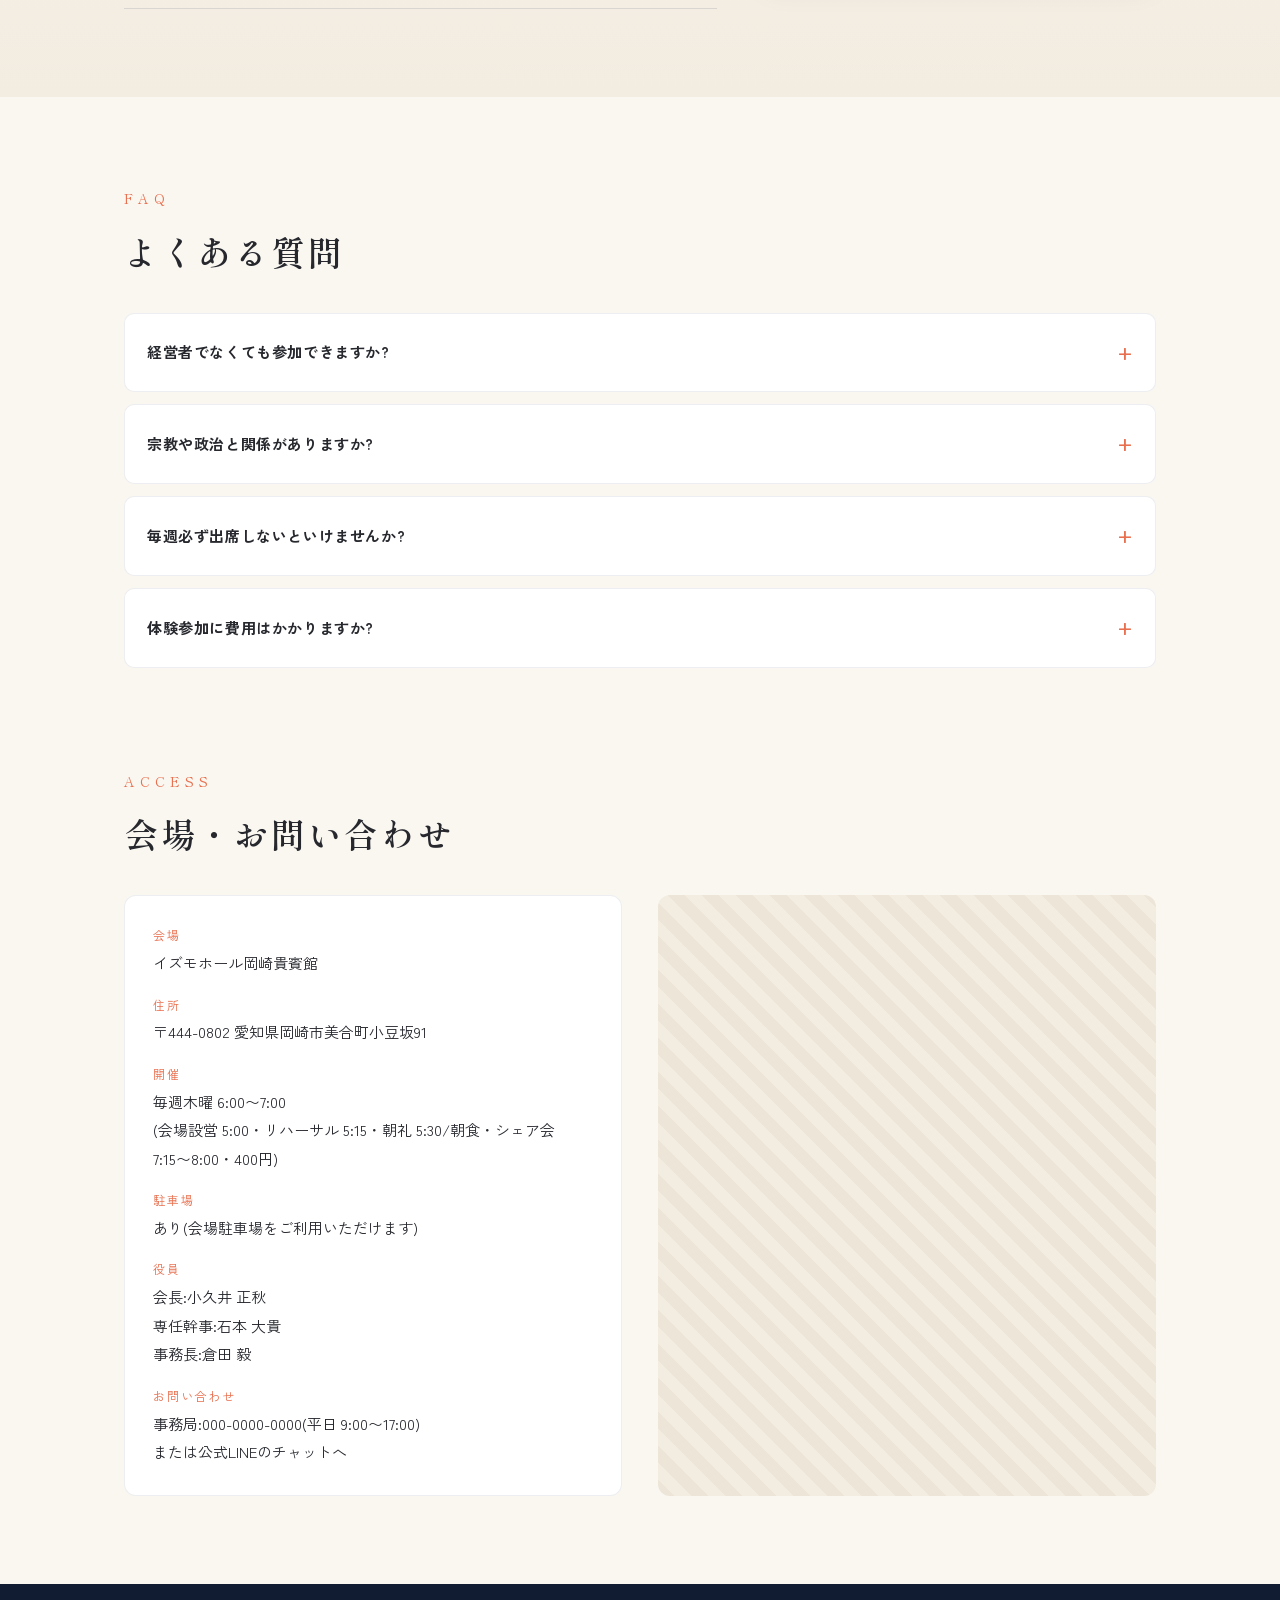
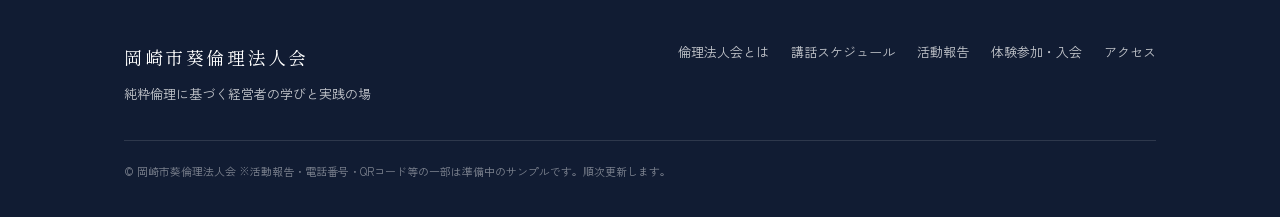
==== commit e0a536be: "活動報告セクションの見出しを「活動報告（仮）」に Co-Authored-By: Claude Opus 4.8 (1M context) <noreply@anthropic.com>" ====
--- a/index.html
+++ b/index.html
@@ -189,7 +189,7 @@
   <section id="reports" style="padding-top:0">
     <div class="wrap">
       <p class="eyebrow">REPORTS</p>
-      <h2>活動報告</h2>
+      <h2>活動報告（仮）</h2>
       <div class="reports" id="report-list"></div>
     </div>
   </section>
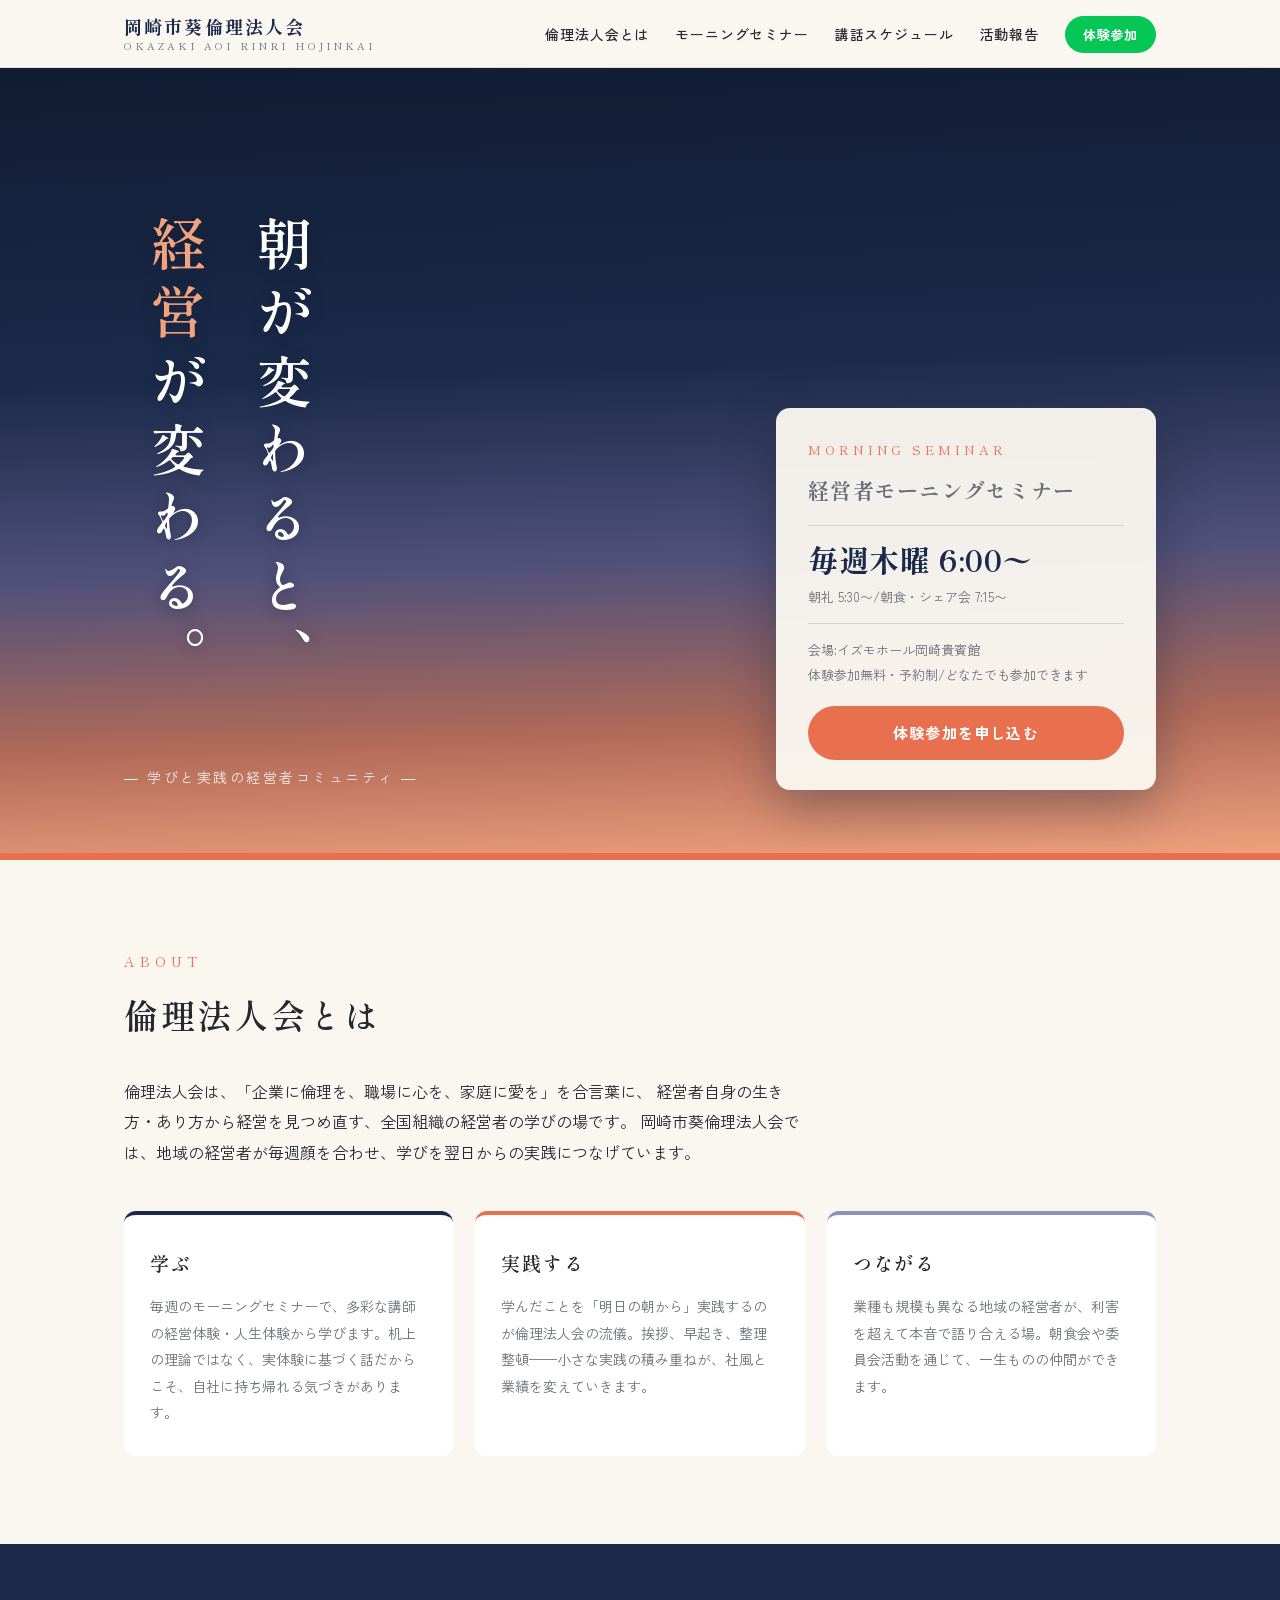
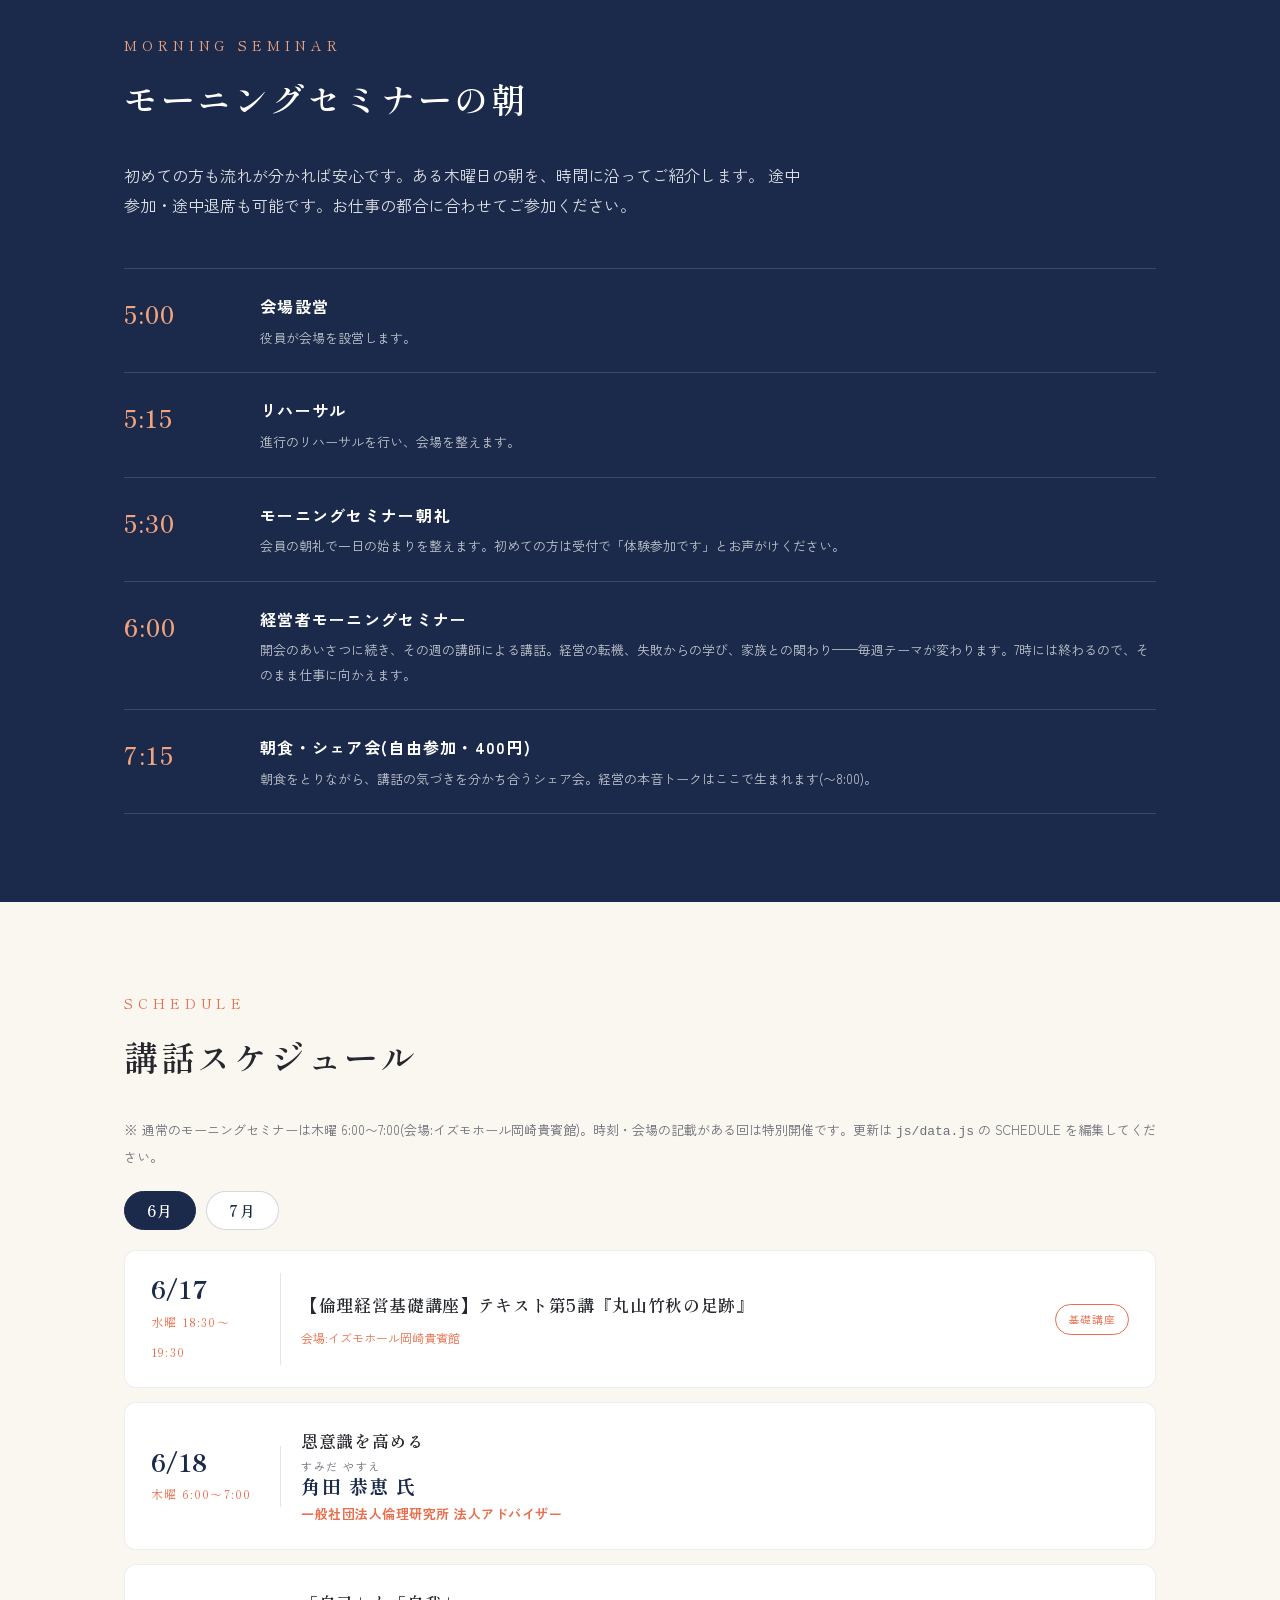
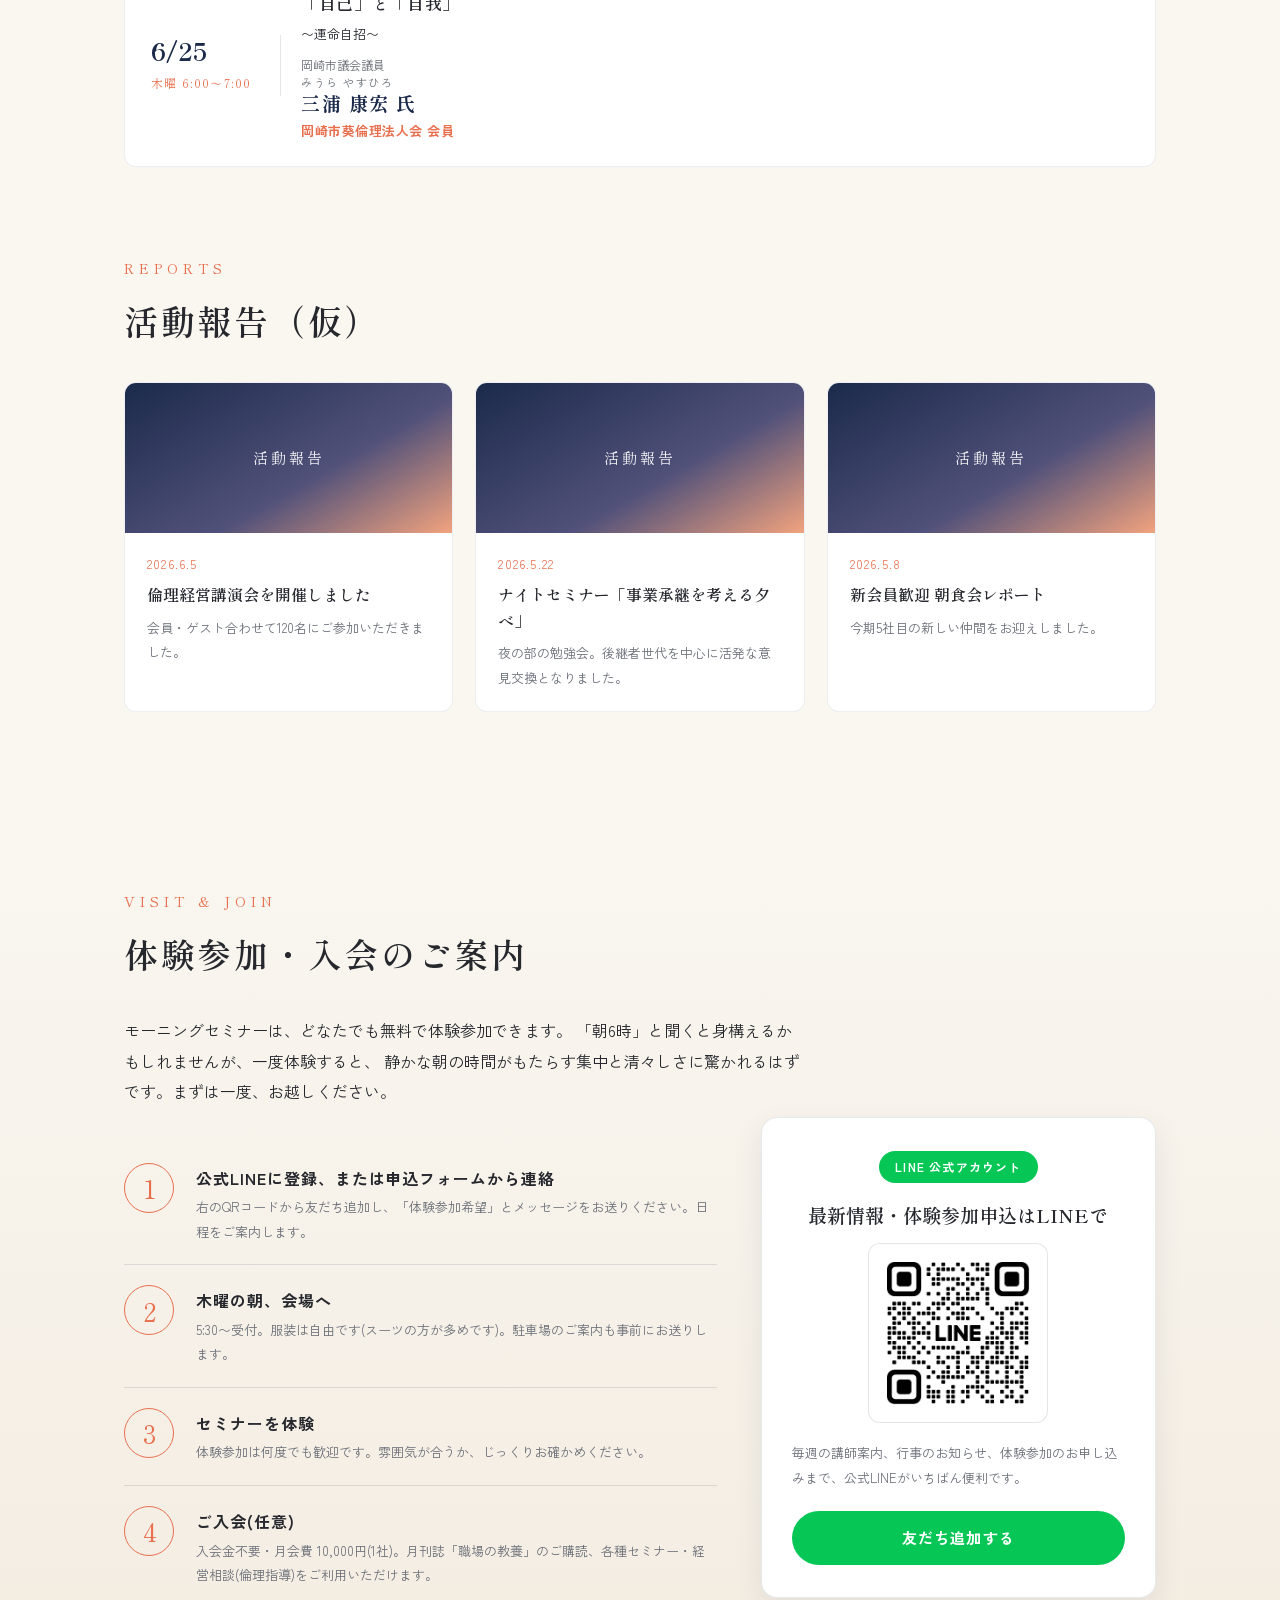
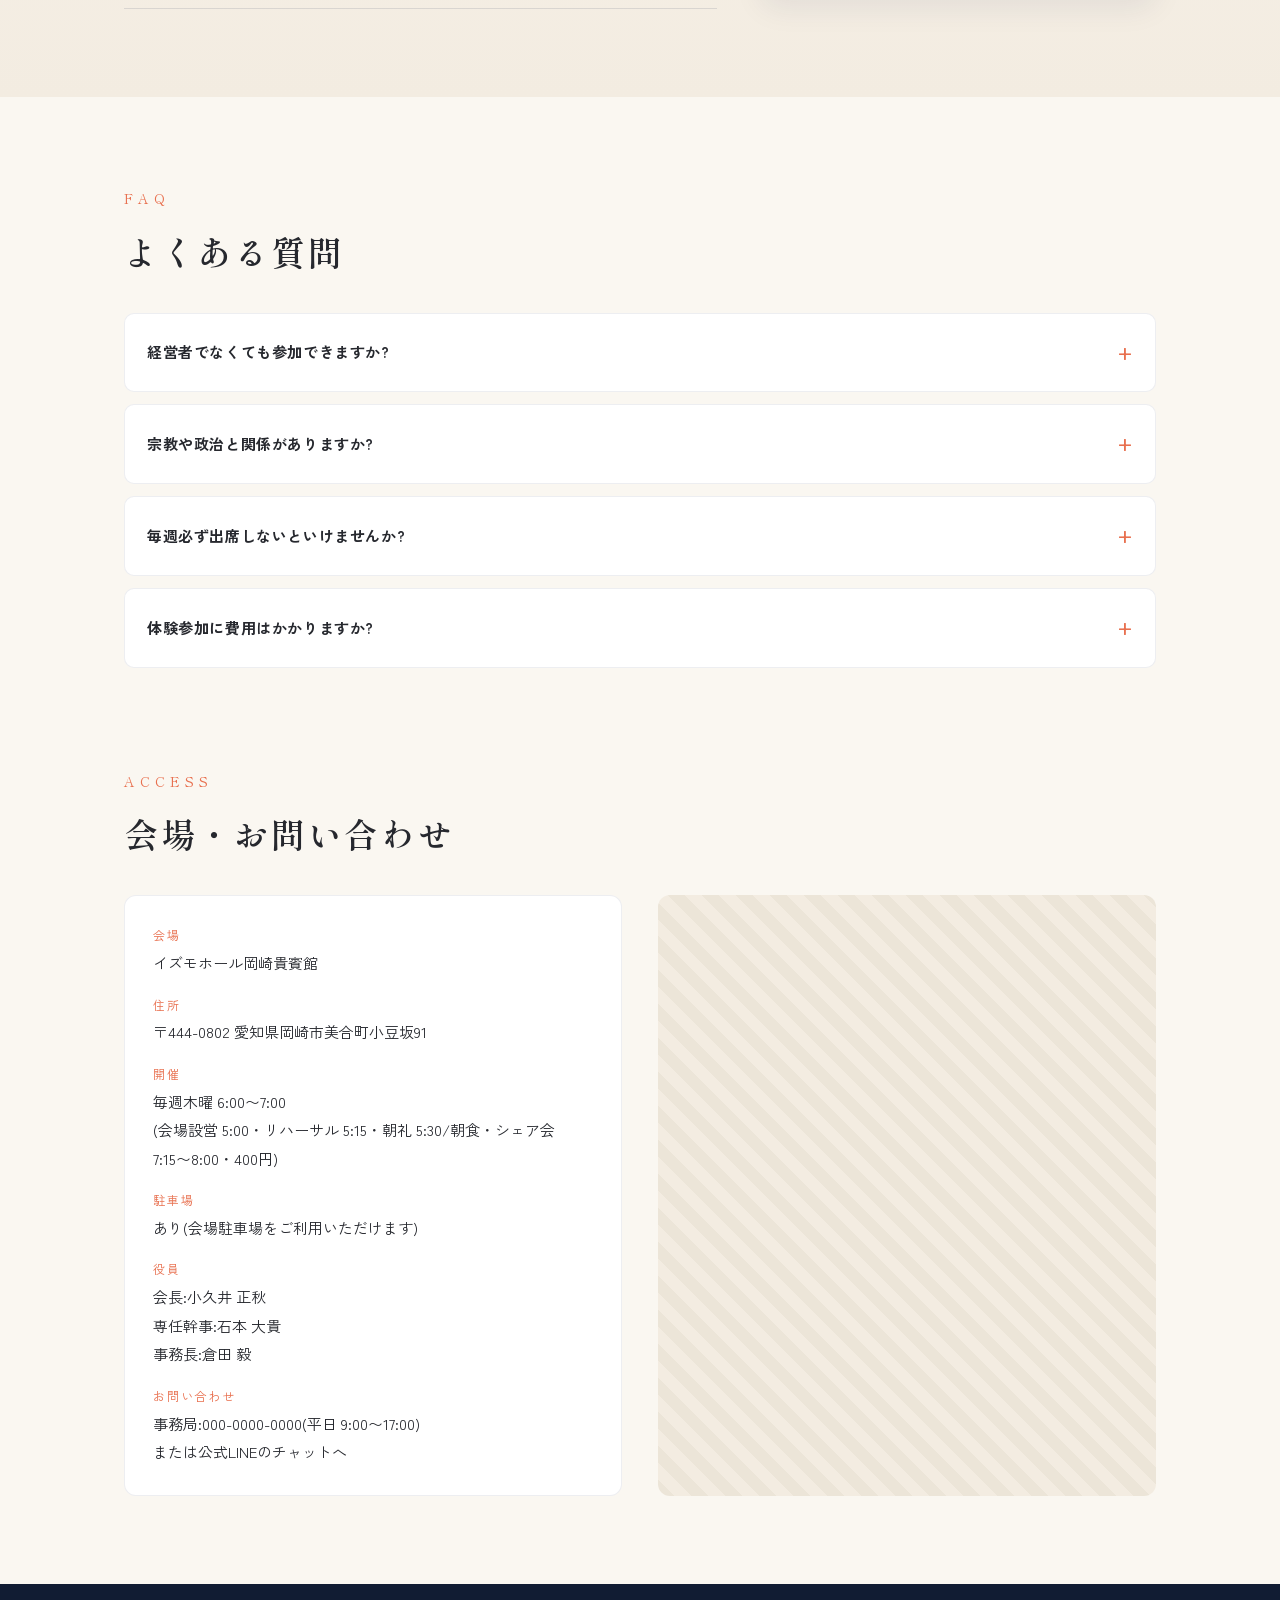
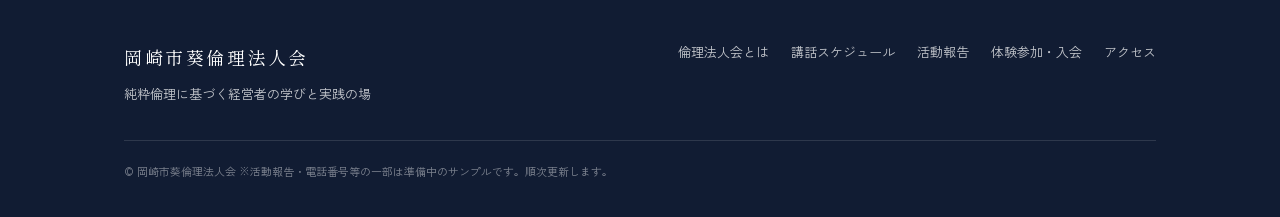
==== commit ce783e81: "公開サイトの体験参加ボックスに公式LINE友だち追加QRを反映 - img/line-qr.png を追加 - index.html の .qr プレースホルダを実QR画像に差し替え  Co-Auth" ====
--- a/index.html
+++ b/index.html
@@ -237,11 +237,10 @@
           <span class="badge">LINE 公式アカウント</span>
           <h3>最新情報・体験参加申込はLINEで</h3>
           <div class="qr">
-            <!-- QR画像を配置(例: <img src="img/line-qr.png" alt="公式LINE友だち追加用QRコード">) -->
-            QRコード画像を<br>ここに配置
+            <img src="img/line-qr.png" alt="公式LINE友だち追加用QRコード" width="180" height="180">
           </div>
           <p>毎週の講師案内、行事のお知らせ、体験参加のお申し込みまで、公式LINEがいちばん便利です。</p>
-          <a class="btn btn-line-big" href="https://lin.ee/XXXXXXX">友だち追加する</a>
+          <a class="btn btn-line-big" href="https://line.me/R/ti/p/@458vlpah">友だち追加する</a>
         </div>
       </div>
     </div>
@@ -322,7 +321,7 @@
         <li><a href="#access">アクセス</a></li>
       </ul>
     </div>
-    <p class="copy">© 岡崎市葵倫理法人会 ※活動報告・電話番号・QRコード等の一部は準備中のサンプルです。順次更新します。</p>
+    <p class="copy">© 岡崎市葵倫理法人会 ※活動報告・電話番号等の一部は準備中のサンプルです。順次更新します。</p>
   </div>
 </footer>
 
--- a/css/style.css
+++ b/css/style.css
@@ -323,11 +323,11 @@
 .line-box h3{font-family:var(--serif);font-size:19px;font-weight:600;margin-bottom:10px}
 .line-box p{font-size:13px;color:var(--hai);margin-bottom:20px;text-align:left}
 .qr{
-  width:160px;height:160px;margin:0 auto 18px;
-  border:2px dashed rgba(27,42,74,.25);border-radius:12px;
+  width:180px;height:180px;margin:0 auto 18px;
+  border:1px solid rgba(27,42,74,.12);border-radius:12px;
   display:flex;align-items:center;justify-content:center;
   font-size:12px;color:var(--hai);letter-spacing:.1em;
-  background:var(--kinari);
+  background:#fff;padding:10px;
   overflow:hidden;
 }
 .qr img{width:100%;height:100%;object-fit:contain}
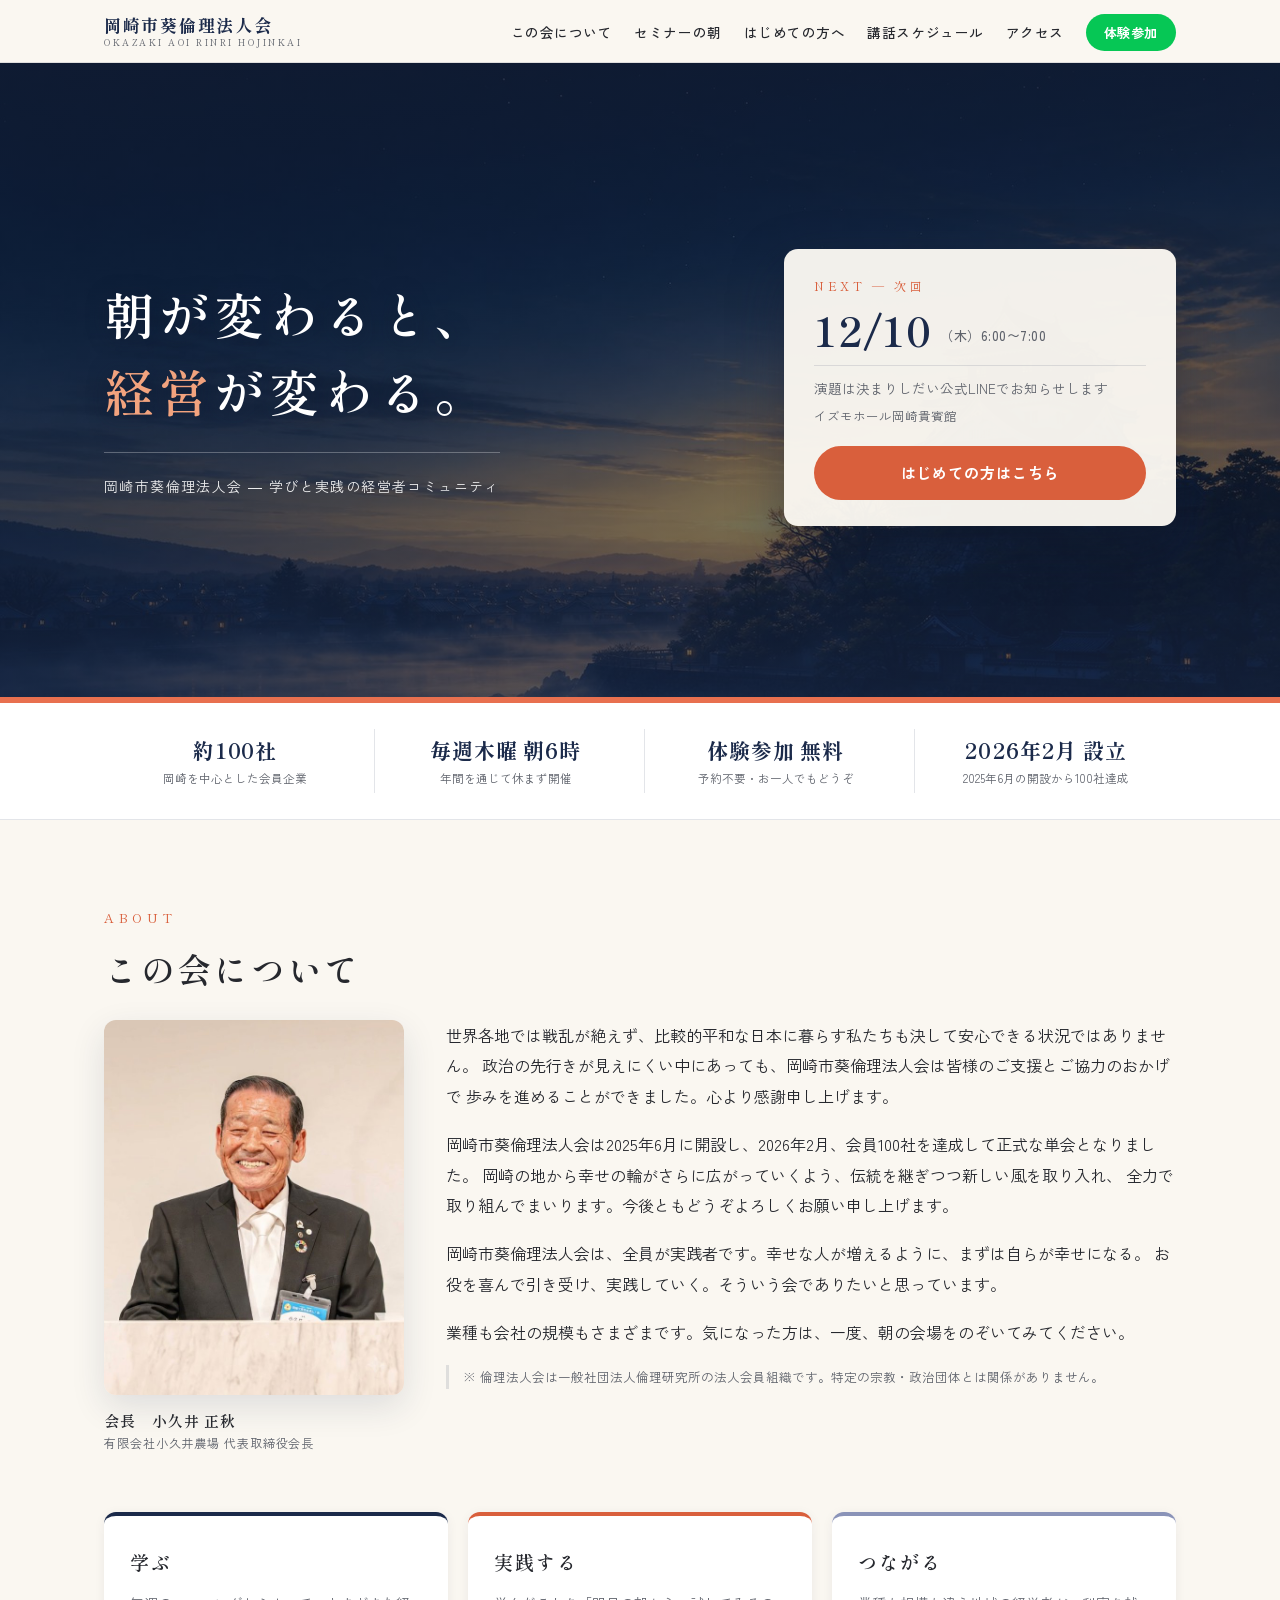
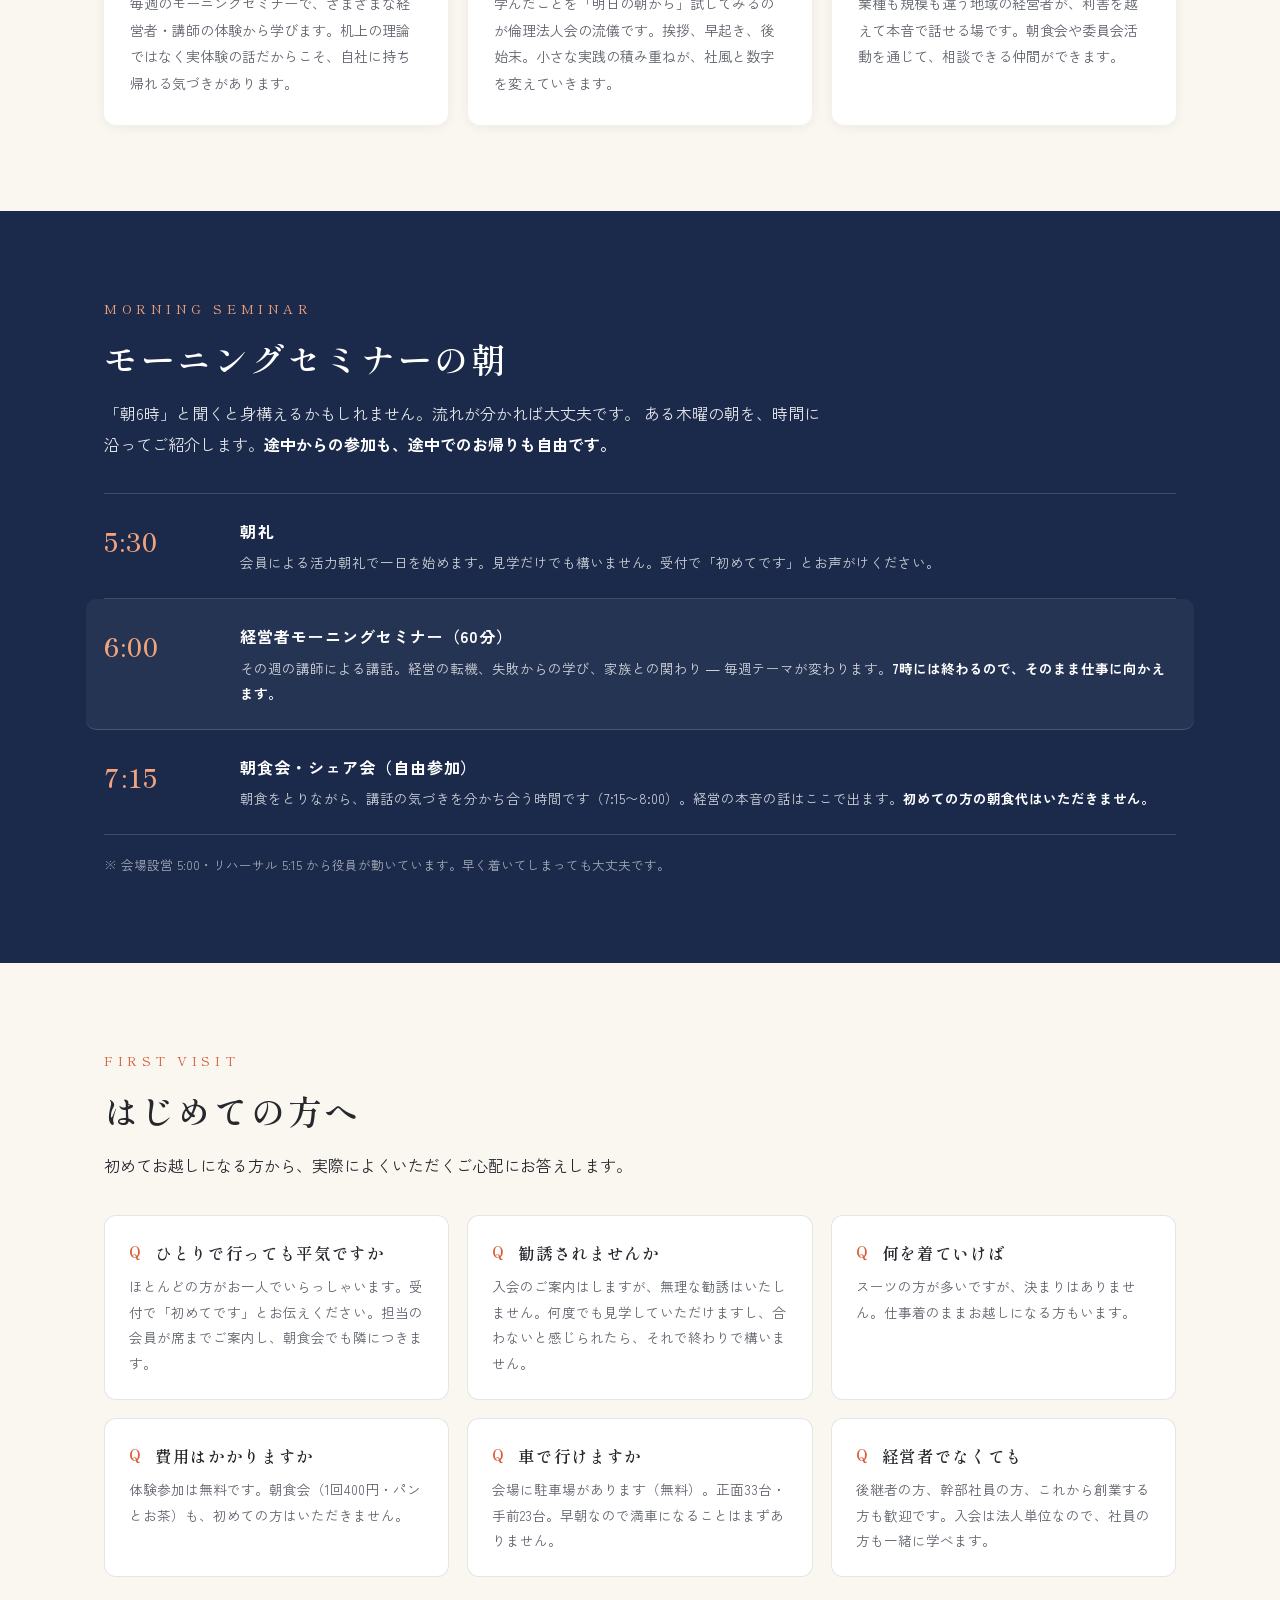
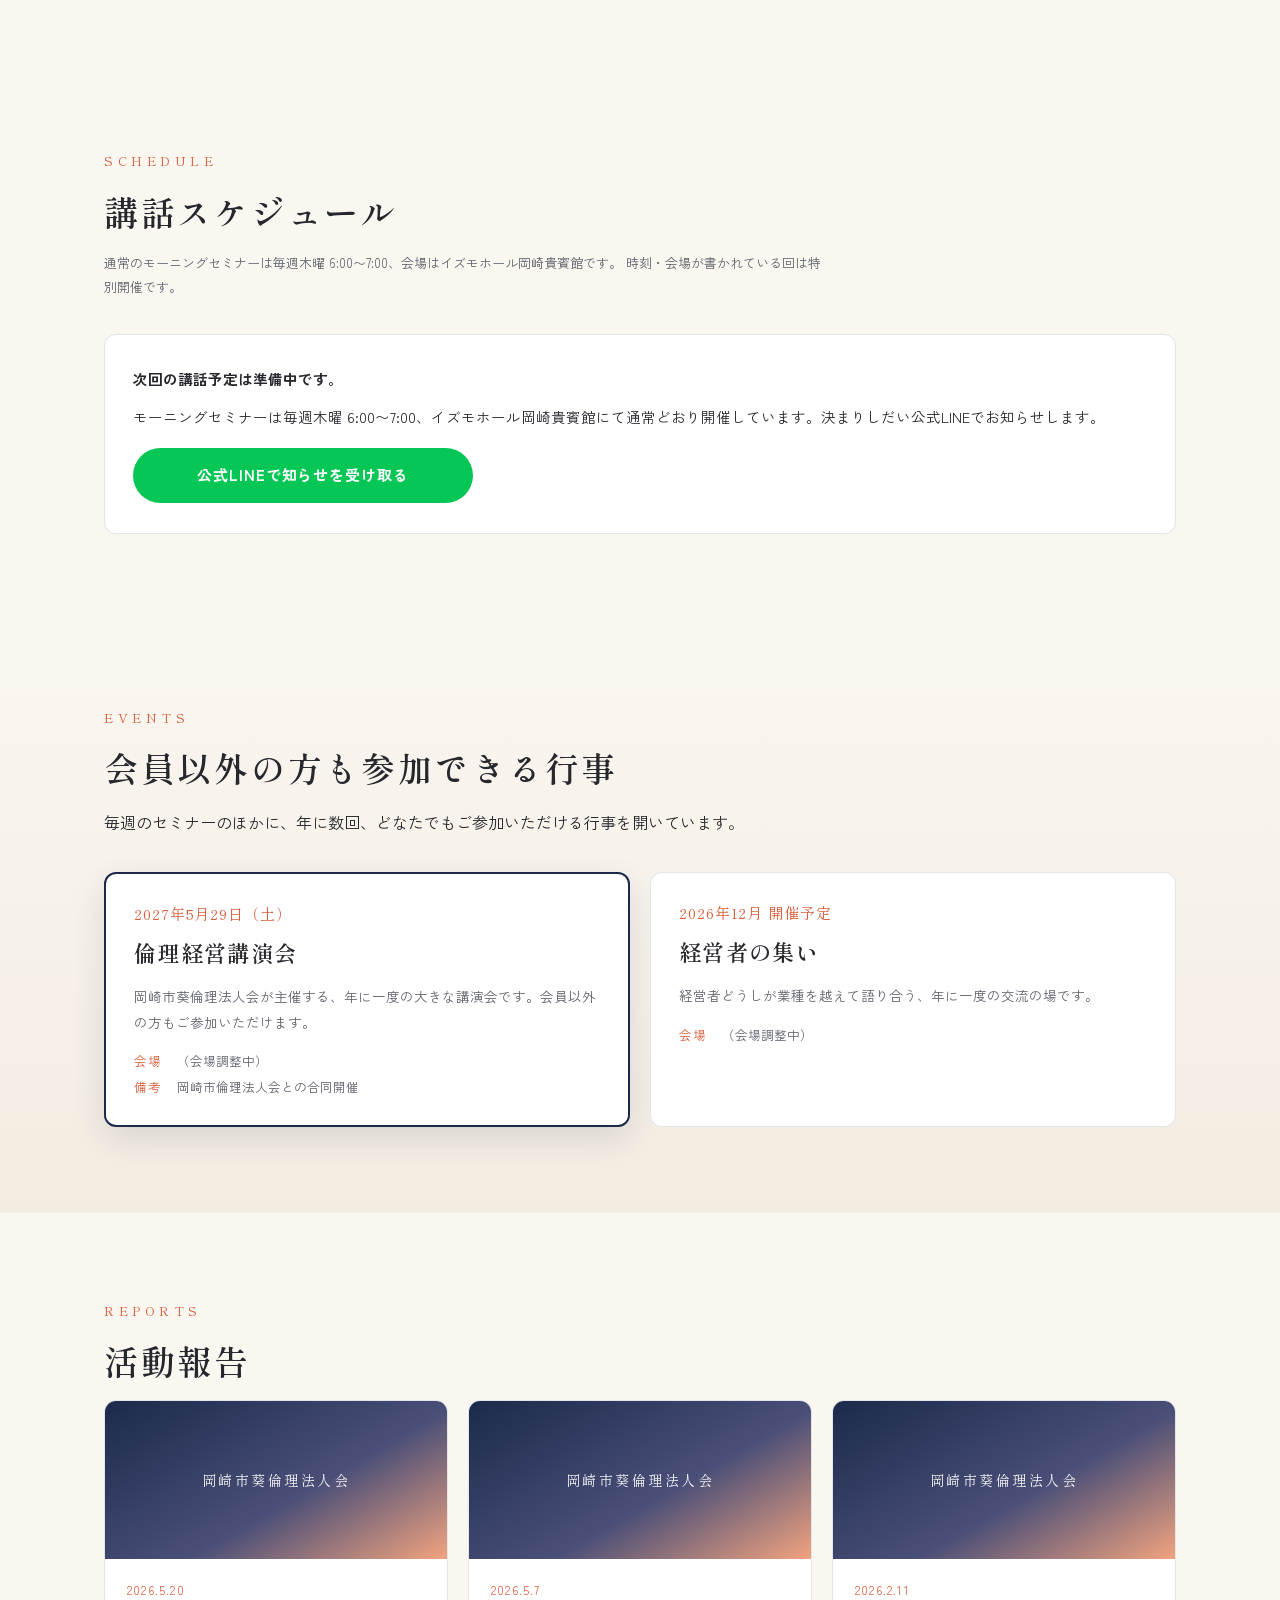
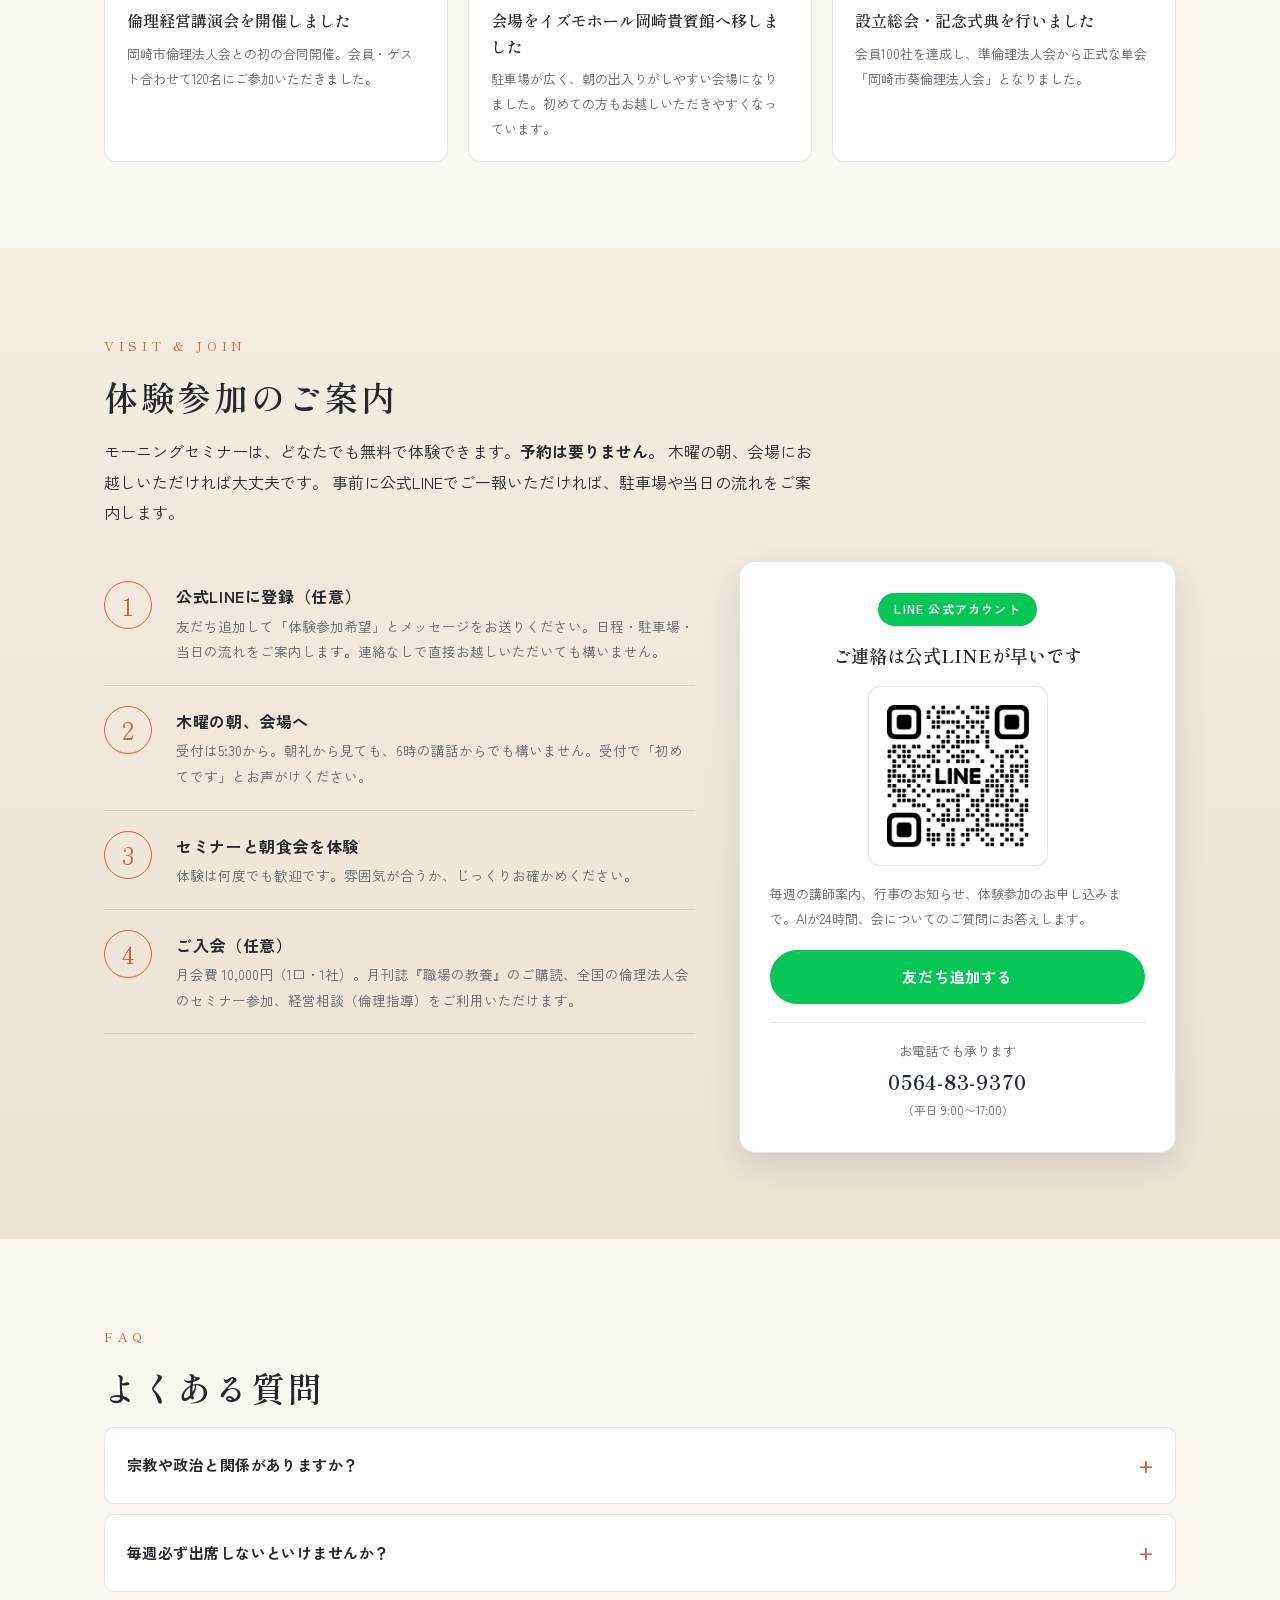
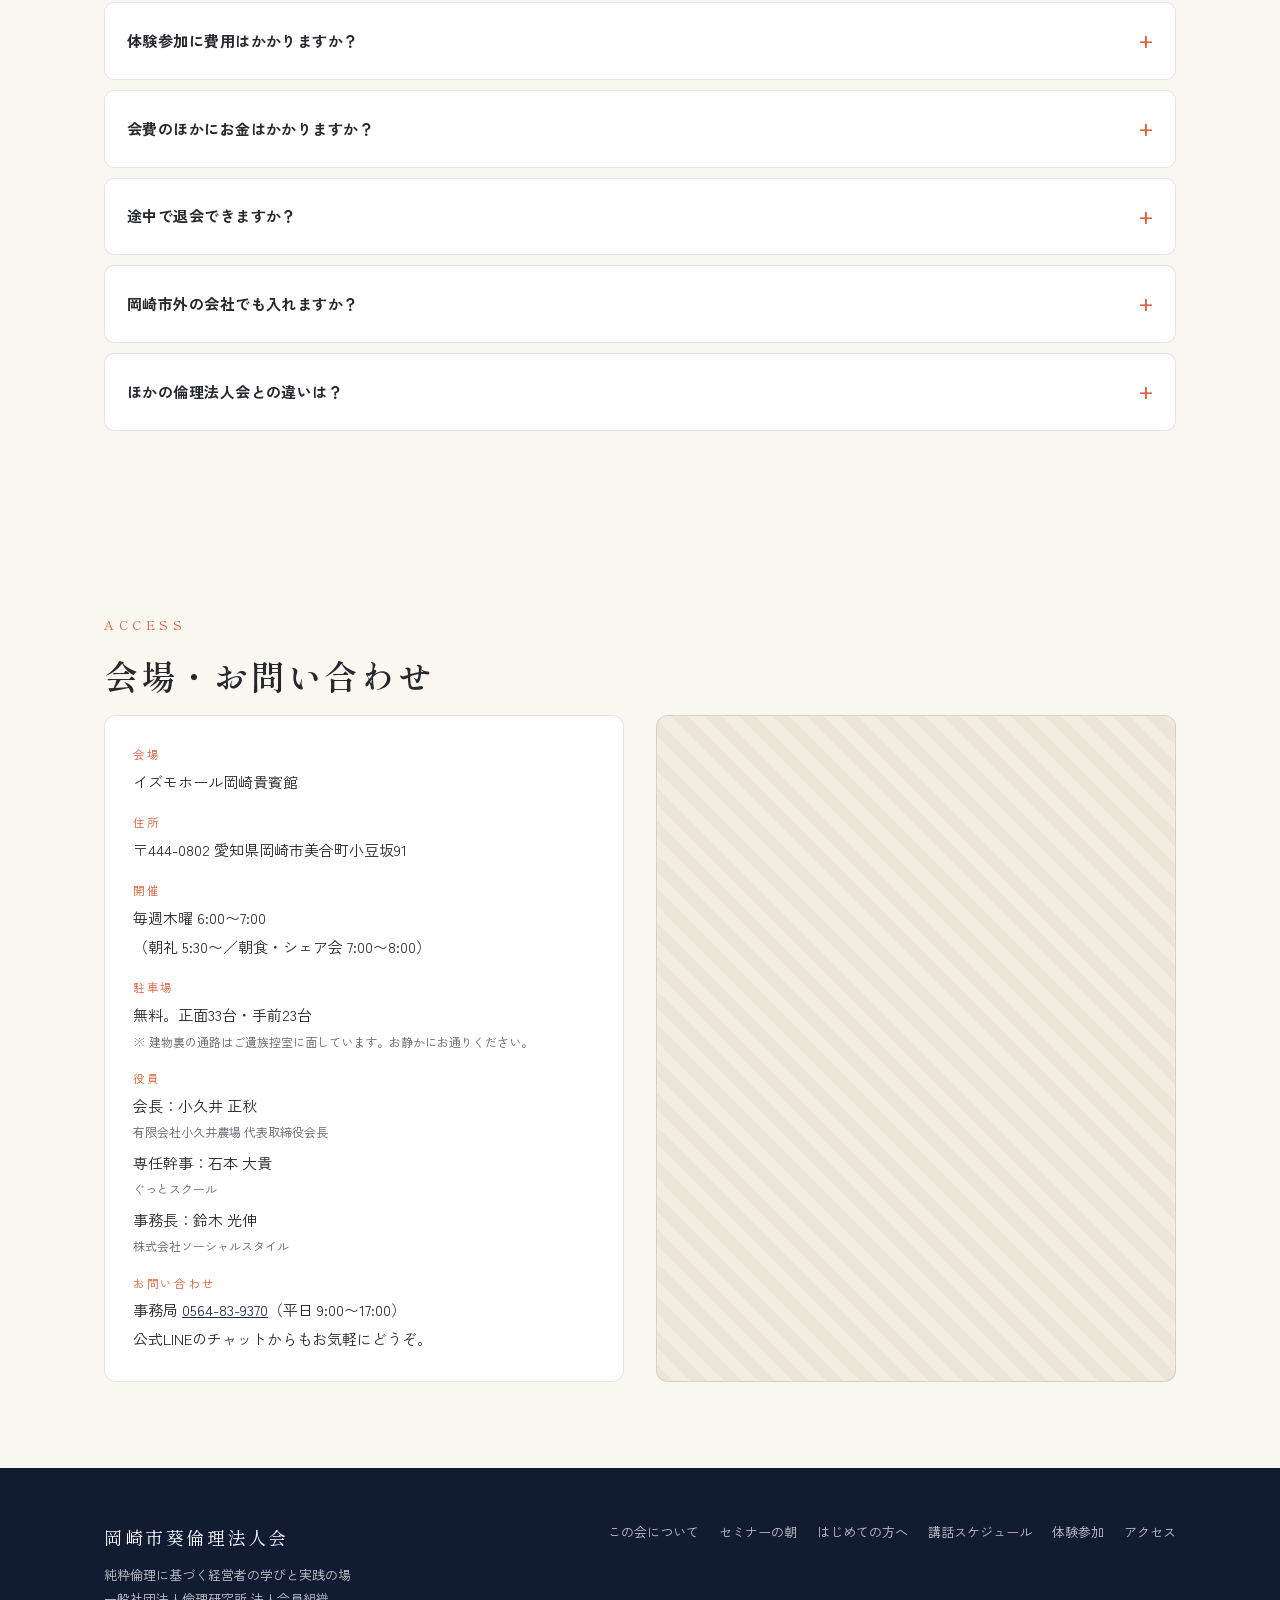
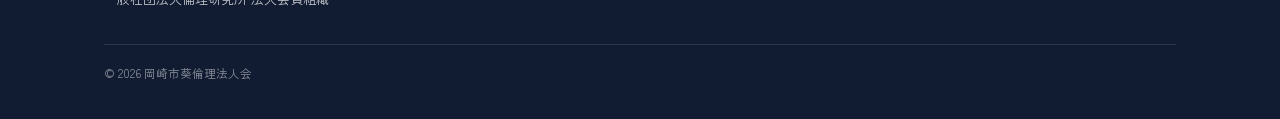
==== commit b9d77c5b: "公開サイトを全面刷新し、9月までの講話をチラシ画像つきで載せる ■ 直した不具合（旧サイトに載っていたもの） ・電話番号が 000-0000-0000 のプレースホルダのまま公開されていた ・OGP画" ====
--- a/index.html
+++ b/index.html
@@ -4,33 +4,43 @@
 <meta charset="UTF-8">
 <meta name="viewport" content="width=device-width, initial-scale=1.0">
 <title>岡崎市葵倫理法人会｜朝が変わると、経営が変わる。</title>
-<meta name="description" content="岡崎市葵倫理法人会の公式サイト。毎週木曜 朝6時開催の経営者モーニングセミナーのご案内、講話スケジュール、体験参加・入会のご案内。">
+<meta name="description" content="岡崎市葵倫理法人会の公式サイト。毎週木曜 朝6時、イズモホール岡崎貴賓館で経営者モーニングセミナーを開催しています。体験参加は無料。約100社の経営者が学びを実践につなげています。">
 <meta name="theme-color" content="#1b2a4a">
 <link rel="canonical" href="https://okazaki-aoi.vercel.app/">
-
-<!-- OGP / SNSシェア時の表示(URL・画像は公開ドメインに差し替え) -->
+<link rel="icon" href="/favicon.svg" type="image/svg+xml">
+<link rel="apple-touch-icon" href="/apple-touch-icon.png">
+
 <meta property="og:type" content="website">
 <meta property="og:site_name" content="岡崎市葵倫理法人会">
 <meta property="og:title" content="岡崎市葵倫理法人会｜朝が変わると、経営が変わる。">
-<meta property="og:description" content="毎週木曜 朝6時開催の経営者モーニングセミナー。体験参加無料・予約制。地域の経営者が学びを実践につなげる場です。">
+<meta property="og:description" content="毎週木曜 朝6時開催の経営者モーニングセミナー。体験参加無料・予約不要。岡崎の経営者が学びを実践につなげる場です。">
 <meta property="og:url" content="https://okazaki-aoi.vercel.app/">
-<meta property="og:image" content="https://okazaki-aoi.vercel.app/ogp.png">
+<meta property="og:image" content="https://okazaki-aoi.vercel.app/ogp.jpg">
+<meta property="og:image:width" content="1200">
+<meta property="og:image:height" content="630">
 <meta property="og:locale" content="ja_JP">
 <meta name="twitter:card" content="summary_large_image">
 
 <link rel="preconnect" href="https://fonts.googleapis.com">
 <link rel="preconnect" href="https://fonts.gstatic.com" crossorigin>
+<link rel="preload" as="image" href="img/hero-dawn.jpg">
 <link href="https://fonts.googleapis.com/css2?family=Shippori+Mincho+B1:wght@400;600;700&family=Zen+Kaku+Gothic+New:wght@400;500;700&display=swap" rel="stylesheet">
 <link rel="stylesheet" href="css/style.css">
 
-<!-- 構造化データ(検索・Googleビジネスプロフィール連携の足がかり。住所・電話・URLは実情報へ差し替え) -->
 <script type="application/ld+json">
 {
   "@context": "https://schema.org",
   "@type": "Organization",
   "name": "岡崎市葵倫理法人会",
+  "alternateName": "Okazaki Aoi Rinri Hojinkai",
   "url": "https://okazaki-aoi.vercel.app/",
-  "description": "毎週木曜 朝6時開催の経営者モーニングセミナーを軸に、経営者の学びと実践を支える場。",
+  "logo": "https://okazaki-aoi.vercel.app/ogp.jpg",
+  "image": "https://okazaki-aoi.vercel.app/ogp.jpg",
+  "description": "毎週木曜 朝6時開催の経営者モーニングセミナーを軸に、岡崎の経営者の学びと実践を支える会。一般社団法人倫理研究所の法人会員組織です。",
+  "parentOrganization": { "@type": "Organization", "name": "一般社団法人倫理研究所" },
+  "foundingDate": "2026-02-11",
+  "areaServed": "愛知県岡崎市",
+  "telephone": "+81-564-83-9370",
   "address": {
     "@type": "PostalAddress",
     "postalCode": "444-0802",
@@ -39,39 +49,49 @@
     "streetAddress": "美合町小豆坂91",
     "addressCountry": "JP"
   },
-  "telephone": "+81-000-0000-0000",
   "event": {
-    "@type": "Event",
+    "@type": "EducationEvent",
     "name": "経営者モーニングセミナー",
-    "description": "毎週木曜 朝6:00〜7:00開催(会場設営5:00・リハーサル5:15・朝礼5:30/朝食・シェア会7:15〜8:00)。体験参加無料・予約制。",
+    "description": "毎週木曜 6:00〜7:00開催。体験参加無料・予約不要。朝礼5:30〜、朝食・シェア会7:00〜8:00。",
+    "isAccessibleForFree": true,
+    "eventAttendanceMode": "https://schema.org/OfflineEventAttendanceMode",
     "eventSchedule": {
       "@type": "Schedule",
       "byDay": "https://schema.org/Thursday",
       "startTime": "06:00",
       "endTime": "07:00",
-      "repeatFrequency": "P1W"
+      "repeatFrequency": "P1W",
+      "scheduleTimezone": "Asia/Tokyo"
     },
     "location": {
       "@type": "Place",
       "name": "イズモホール岡崎貴賓館",
       "address": "〒444-0802 愛知県岡崎市美合町小豆坂91"
-    }
+    },
+    "organizer": { "@type": "Organization", "name": "岡崎市葵倫理法人会" }
   }
 }
 </script>
 </head>
 <body>
 
+<a class="skip" href="#top">本文へスキップ</a>
+
 <header>
   <div class="header-in">
     <a class="logo" href="#top">岡崎市葵倫理法人会<small>OKAZAKI AOI RINRI HOJINKAI</small></a>
     <nav aria-label="メインメニュー">
-      <ul>
-        <li class="hide-sp"><a href="#about">倫理法人会とは</a></li>
-        <li class="hide-sp"><a href="#morning">モーニングセミナー</a></li>
-        <li class="hide-sp"><a href="#schedule">講話スケジュール</a></li>
-        <li class="hide-sp"><a href="#reports">活動報告</a></li>
-        <li><a href="#visit" class="btn-line">体験参加</a></li>
+      <button id="nav-toggle" class="nav-toggle" type="button" aria-expanded="false" aria-controls="nav-menu">
+        <span></span><span></span><span></span>
+        <em class="visually-hidden">メニューを開く</em>
+      </button>
+      <ul id="nav-menu">
+        <li><a href="#about">この会について</a></li>
+        <li><a href="#morning">セミナーの朝</a></li>
+        <li><a href="#first">はじめての方へ</a></li>
+        <li><a href="#schedule">講話スケジュール</a></li>
+        <li><a href="#access">アクセス</a></li>
+        <li class="nav-cta"><a href="#visit" class="btn-line">体験参加</a></li>
       </ul>
     </nav>
   </div>
@@ -84,43 +104,71 @@
     <div class="hero-in">
       <div class="hero-copy">
         <h1>朝が変わると、<br><span>経営</span>が変わる。</h1>
-        <p class="hero-sub">― 学びと実践の経営者コミュニティ ―</p>
-      </div>
-      <div class="hero-card">
-        <p class="label">MORNING SEMINAR</p>
-        <p class="title">経営者モーニングセミナー</p>
-        <div class="when">
-          <b>毎週木曜 6:00〜</b>
-          <span>朝礼 5:30〜/朝食・シェア会 7:15〜</span>
-        </div>
-        <p>会場:イズモホール岡崎貴賓館<br>体験参加無料・予約制/どなたでも参加できます</p>
-        <a class="btn btn-primary" href="#visit">体験参加を申し込む</a>
+        <p class="hero-sub">岡崎市葵倫理法人会 ― 学びと実践の経営者コミュニティ</p>
+      </div>
+      <div class="hero-card" id="hero-next">
+        <!-- js/render.js が「次回のモーニングセミナー」を差し込みます -->
       </div>
     </div>
   </div>
 
-  <!-- 倫理法人会とは -->
+  <!-- 事実の帯 -->
+  <div class="facts">
+    <div class="wrap facts-in">
+      <div><b id="v-members">約100社</b><span>岡崎を中心とした会員企業</span></div>
+      <div><b>毎週<i id="v-msday">木</i>曜 朝6時</b><span>年間を通じて休まず開催</span></div>
+      <div><b>体験参加 無料</b><span>予約不要・お一人でもどうぞ</span></div>
+      <div><b>2026年2月 設立</b><span>2025年6月の開設から100社達成</span></div>
+    </div>
+  </div>
+
+  <!-- この会について -->
   <section id="about">
     <div class="wrap">
       <p class="eyebrow">ABOUT</p>
-      <h2>倫理法人会とは</h2>
-      <p class="lead">
-        倫理法人会は、「企業に倫理を、職場に心を、家庭に愛を」を合言葉に、
-        経営者自身の生き方・あり方から経営を見つめ直す、全国組織の経営者の学びの場です。
-        岡崎市葵倫理法人会では、地域の経営者が毎週顔を合わせ、学びを翌日からの実践につなげています。
-      </p>
+      <h2>この会について</h2>
+
+      <div class="chair">
+        <figure class="chair-photo">
+          <img src="img/chairman.jpg" alt="岡崎市葵倫理法人会 会長 小久井正秋" width="640" height="800" loading="lazy">
+          <figcaption>会長　小久井 正秋<small>有限会社小久井農場 代表取締役会長</small></figcaption>
+        </figure>
+        <div class="chair-text" id="v-chairman-message">
+          <p>
+            世界各地では戦乱が絶えず、比較的平和な日本に暮らす私たちも決して安心できる状況ではありません。
+            政治の先行きが見えにくい中にあっても、岡崎市葵倫理法人会は皆様のご支援とご協力のおかげで
+            歩みを進めることができました。心より感謝申し上げます。
+          </p>
+          <p>
+            岡崎市葵倫理法人会は2025年6月に開設し、2026年2月、会員100社を達成して正式な単会となりました。
+            岡崎の地から幸せの輪がさらに広がっていくよう、伝統を継ぎつつ新しい風を取り入れ、
+            全力で取り組んでまいります。今後ともどうぞよろしくお願い申し上げます。
+          </p>
+          <p>
+            岡崎市葵倫理法人会は、全員が実践者です。幸せな人が増えるように、まずは自らが幸せになる。
+            お役を喜んで引き受け、実践していく。そういう会でありたいと思っています。
+          </p>
+          <p>
+            業種も会社の規模もさまざまです。気になった方は、一度、朝の会場をのぞいてみてください。
+          </p>
+          <p class="chair-note">
+            ※ 倫理法人会は一般社団法人倫理研究所の法人会員組織です。特定の宗教・政治団体とは関係がありません。
+          </p>
+        </div>
+      </div>
+
       <div class="pillars">
         <div class="pillar">
           <h3>学ぶ</h3>
-          <p>毎週のモーニングセミナーで、多彩な講師の経営体験・人生体験から学びます。机上の理論ではなく、実体験に基づく話だからこそ、自社に持ち帰れる気づきがあります。</p>
+          <p>毎週のモーニングセミナーで、さまざまな経営者・講師の体験から学びます。机上の理論ではなく実体験の話だからこそ、自社に持ち帰れる気づきがあります。</p>
         </div>
         <div class="pillar">
           <h3>実践する</h3>
-          <p>学んだことを「明日の朝から」実践するのが倫理法人会の流儀。挨拶、早起き、整理整頓——小さな実践の積み重ねが、社風と業績を変えていきます。</p>
+          <p>学んだことを「明日の朝から」試してみるのが倫理法人会の流儀です。挨拶、早起き、後始末。小さな実践の積み重ねが、社風と数字を変えていきます。</p>
         </div>
         <div class="pillar">
           <h3>つながる</h3>
-          <p>業種も規模も異なる地域の経営者が、利害を超えて本音で語り合える場。朝食会や委員会活動を通じて、一生ものの仲間ができます。</p>
+          <p>業種も規模も違う地域の経営者が、利害を越えて本音で話せる場です。朝食会や委員会活動を通じて、相談できる仲間ができます。</p>
         </div>
       </div>
     </div>
@@ -132,115 +180,151 @@
       <p class="eyebrow">MORNING SEMINAR</p>
       <h2>モーニングセミナーの朝</h2>
       <p class="lead">
-        初めての方も流れが分かれば安心です。ある木曜日の朝を、時間に沿ってご紹介します。
-        途中参加・途中退席も可能です。お仕事の都合に合わせてご参加ください。
+        「朝6時」と聞くと身構えるかもしれません。流れが分かれば大丈夫です。
+        ある木曜の朝を、時間に沿ってご紹介します。<b>途中からの参加も、途中でのお帰りも自由です。</b>
       </p>
       <div class="timeline">
         <div class="tl-row">
-          <div class="tl-time">5:00</div>
-          <div class="tl-body">
-            <h3>会場設営</h3>
-            <p>役員が会場を設営します。</p>
-          </div>
-        </div>
-        <div class="tl-row">
-          <div class="tl-time">5:15</div>
-          <div class="tl-body">
-            <h3>リハーサル</h3>
-            <p>進行のリハーサルを行い、会場を整えます。</p>
-          </div>
-        </div>
-        <div class="tl-row">
           <div class="tl-time">5:30</div>
           <div class="tl-body">
-            <h3>モーニングセミナー朝礼</h3>
-            <p>会員の朝礼で一日の始まりを整えます。初めての方は受付で「体験参加です」とお声がけください。</p>
+            <h3>朝礼</h3>
+            <p>会員による活力朝礼で一日を始めます。見学だけでも構いません。受付で「初めてです」とお声がけください。</p>
           </div>
         </div>
-        <div class="tl-row">
+        <div class="tl-row tl-main">
           <div class="tl-time">6:00</div>
           <div class="tl-body">
-            <h3>経営者モーニングセミナー</h3>
-            <p>開会のあいさつに続き、その週の講師による講話。経営の転機、失敗からの学び、家族との関わり——毎週テーマが変わります。7時には終わるので、そのまま仕事に向かえます。</p>
+            <h3>経営者モーニングセミナー（60分）</h3>
+            <p>その週の講師による講話。経営の転機、失敗からの学び、家族との関わり ― 毎週テーマが変わります。<b>7時には終わるので、そのまま仕事に向かえます。</b></p>
           </div>
         </div>
         <div class="tl-row">
           <div class="tl-time">7:15</div>
           <div class="tl-body">
-            <h3>朝食・シェア会(自由参加・400円)</h3>
-            <p>朝食をとりながら、講話の気づきを分かち合うシェア会。経営の本音トークはここで生まれます(〜8:00)。</p>
+            <h3>朝食会・シェア会（自由参加）</h3>
+            <p>朝食をとりながら、講話の気づきを分かち合う時間です（7:15〜8:00）。経営の本音の話はここで出ます。<b>初めての方の朝食代はいただきません。</b></p>
           </div>
         </div>
       </div>
-    </div>
-  </section>
-
-  <!-- 講師スケジュール -->
+      <p class="tl-note">※ 会場設営 5:00・リハーサル 5:15 から役員が動いています。早く着いてしまっても大丈夫です。</p>
+    </div>
+  </section>
+
+  <!-- はじめての方へ -->
+  <section id="first">
+    <div class="wrap">
+      <p class="eyebrow">FIRST VISIT</p>
+      <h2>はじめての方へ</h2>
+      <p class="lead">初めてお越しになる方から、実際によくいただくご心配にお答えします。</p>
+      <div class="worries">
+        <div class="worry">
+          <h3>ひとりで行っても平気ですか</h3>
+          <p>ほとんどの方がお一人でいらっしゃいます。受付で「初めてです」とお伝えください。担当の会員が席までご案内し、朝食会でも隣につきます。</p>
+        </div>
+        <div class="worry">
+          <h3>勧誘されませんか</h3>
+          <p>入会のご案内はしますが、無理な勧誘はいたしません。何度でも見学していただけますし、合わないと感じられたら、それで終わりで構いません。</p>
+        </div>
+        <div class="worry">
+          <h3>何を着ていけば</h3>
+          <p>スーツの方が多いですが、決まりはありません。仕事着のままお越しになる方もいます。</p>
+        </div>
+        <div class="worry">
+          <h3>費用はかかりますか</h3>
+          <p>体験参加は無料です。朝食会（<span id="v-breakfast">400円</span>）も、初めての方はいただきません。</p>
+        </div>
+        <div class="worry">
+          <h3>車で行けますか</h3>
+          <p>会場に駐車場があります（無料）。正面33台・手前23台。早朝なので満車になることはまずありません。</p>
+        </div>
+        <div class="worry">
+          <h3>経営者でなくても</h3>
+          <p>後継者の方、幹部社員の方、これから創業する方も歓迎です。入会は法人単位なので、社員の方も一緒に学べます。</p>
+        </div>
+      </div>
+    </div>
+  </section>
+
+  <!-- 講話スケジュール -->
   <section id="schedule">
     <div class="wrap">
       <p class="eyebrow">SCHEDULE</p>
       <h2>講話スケジュール</h2>
-      <p class="sched-note">※ 通常のモーニングセミナーは木曜 6:00〜7:00(会場:イズモホール岡崎貴賓館)。時刻・会場の記載がある回は特別開催です。更新は <code>js/data.js</code> の SCHEDULE を編集してください。</p>
+      <p class="sched-note">
+        通常のモーニングセミナーは毎週木曜 6:00〜7:00、会場はイズモホール岡崎貴賓館です。
+        時刻・会場が書かれている回は特別開催です。
+      </p>
       <div id="sched-list"></div>
     </div>
   </section>
 
+  <!-- 特別行事 -->
+  <section id="events" class="events">
+    <div class="wrap">
+      <p class="eyebrow">EVENTS</p>
+      <h2>会員以外の方も参加できる行事</h2>
+      <p class="lead">毎週のセミナーのほかに、年に数回、どなたでもご参加いただける行事を開いています。</p>
+      <div class="ev-list" id="event-list"></div>
+    </div>
+  </section>
+
   <!-- 活動報告 -->
-  <section id="reports" style="padding-top:0">
+  <section id="reports">
     <div class="wrap">
       <p class="eyebrow">REPORTS</p>
-      <h2>活動報告（仮）</h2>
+      <h2>活動報告</h2>
       <div class="reports" id="report-list"></div>
     </div>
   </section>
 
-  <!-- 体験参加・入会・LINE -->
+  <!-- 体験参加・入会 -->
   <section class="visit" id="visit">
     <div class="wrap">
       <p class="eyebrow">VISIT &amp; JOIN</p>
-      <h2>体験参加・入会のご案内</h2>
+      <h2>体験参加のご案内</h2>
       <p class="lead">
-        モーニングセミナーは、どなたでも無料で体験参加できます。
-        「朝6時」と聞くと身構えるかもしれませんが、一度体験すると、
-        静かな朝の時間がもたらす集中と清々しさに驚かれるはずです。まずは一度、お越しください。
+        モーニングセミナーは、どなたでも無料で体験できます。<b>予約は要りません。</b>
+        木曜の朝、会場にお越しいただければ大丈夫です。
+        事前に公式LINEでご一報いただければ、駐車場や当日の流れをご案内します。
       </p>
       <div class="visit-grid">
         <div>
           <div class="steps">
             <div class="step">
               <div>
-                <h3>公式LINEに登録、または申込フォームから連絡</h3>
-                <p>右のQRコードから友だち追加し、「体験参加希望」とメッセージをお送りください。日程をご案内します。</p>
+                <h3>公式LINEに登録（任意）</h3>
+                <p>友だち追加して「体験参加希望」とメッセージをお送りください。日程・駐車場・当日の流れをご案内します。連絡なしで直接お越しいただいても構いません。</p>
               </div>
             </div>
             <div class="step">
               <div>
                 <h3>木曜の朝、会場へ</h3>
-                <p>5:30〜受付。服装は自由です(スーツの方が多めです)。駐車場のご案内も事前にお送りします。</p>
+                <p>受付は5:30から。朝礼から見ても、6時の講話からでも構いません。受付で「初めてです」とお声がけください。</p>
               </div>
             </div>
             <div class="step">
               <div>
-                <h3>セミナーを体験</h3>
-                <p>体験参加は何度でも歓迎です。雰囲気が合うか、じっくりお確かめください。</p>
+                <h3>セミナーと朝食会を体験</h3>
+                <p>体験は何度でも歓迎です。雰囲気が合うか、じっくりお確かめください。</p>
               </div>
             </div>
             <div class="step">
               <div>
-                <h3>ご入会(任意)</h3>
-                <p>入会金不要・月会費 10,000円(1社)。月刊誌「職場の教養」のご購読、各種セミナー・経営相談(倫理指導)をご利用いただけます。</p>
+                <h3>ご入会（任意）</h3>
+                <p><span id="v-fee">月会費 10,000円（1口・1社）</span>。月刊誌『職場の教養』のご購読、全国の倫理法人会のセミナー参加、経営相談（倫理指導）をご利用いただけます。</p>
               </div>
             </div>
           </div>
         </div>
         <div class="line-box">
           <span class="badge">LINE 公式アカウント</span>
-          <h3>最新情報・体験参加申込はLINEで</h3>
+          <h3>ご連絡は公式LINEが早いです</h3>
           <div class="qr">
-            <img src="img/line-qr.png" alt="公式LINE友だち追加用QRコード" width="180" height="180">
+            <img src="img/line-qr.png" alt="公式LINE友だち追加用QRコード" width="180" height="180" loading="lazy">
           </div>
-          <p>毎週の講師案内、行事のお知らせ、体験参加のお申し込みまで、公式LINEがいちばん便利です。</p>
-          <a class="btn btn-line-big" href="https://line.me/R/ti/p/@458vlpah">友だち追加する</a>
+          <p>毎週の講師案内、行事のお知らせ、体験参加のお申し込みまで。AIが24時間、会についてのご質問にお答えします。</p>
+          <a class="btn btn-line-big" data-line-url href="https://line.me/R/ti/p/@458vlpah">友だち追加する</a>
+          <p class="line-tel">お電話でも承ります<br><span id="v-tel"></span></p>
         </div>
       </div>
     </div>
@@ -252,26 +336,38 @@
       <p class="eyebrow">FAQ</p>
       <h2>よくある質問</h2>
       <details>
-        <summary>経営者でなくても参加できますか?</summary>
-        <div class="a">はい。後継者の方、幹部社員の方、創業準備中の方も歓迎です。法人単位での入会のため、社員の方も一緒に学べます。</div>
-      </details>
-      <details>
-        <summary>宗教や政治と関係がありますか?</summary>
+        <summary>宗教や政治と関係がありますか？</summary>
         <div class="a">ありません。倫理法人会は一般社団法人倫理研究所の法人会員組織で、特定の宗教・政治団体とは無関係です。生活と経営の実践倫理を学ぶ場です。</div>
       </details>
       <details>
-        <summary>毎週必ず出席しないといけませんか?</summary>
-        <div class="a">出席は自由です。お仕事のご都合に合わせてご参加ください。続けて参加されるほど学びが深まる、というのが多くの会員の実感です。</div>
-      </details>
-      <details>
-        <summary>体験参加に費用はかかりますか?</summary>
-        <div class="a">体験参加は無料です。朝食会(自由参加)に参加される場合のみ、実費(1,000円程度)をいただいています。</div>
+        <summary>毎週必ず出席しないといけませんか？</summary>
+        <div class="a">出席は自由です。仕事のご都合に合わせてご参加ください。とはいえ「続けて出るほど変わる」というのが、多くの会員の実感です。</div>
+      </details>
+      <details>
+        <summary>体験参加に費用はかかりますか？</summary>
+        <div class="a">無料です。朝食会（400円）も、はじめてお越しになる方からはいただいていません。</div>
+      </details>
+      <details>
+        <summary>会費のほかにお金はかかりますか？</summary>
+        <div class="a">月会費のほかは、朝食会（1回400円）や、任意参加の研修・懇親会の実費程度です。</div>
+      </details>
+      <details>
+        <summary>途中で退会できますか？</summary>
+        <div class="a">できます。退会届をご提出いただければ手続きは完了します。引き止めることはありません。</div>
+      </details>
+      <details>
+        <summary>岡崎市外の会社でも入れますか？</summary>
+        <div class="a">入れます。安城市・豊田市・知立市など、近隣から通われている会員もいます。</div>
+      </details>
+      <details>
+        <summary>ほかの倫理法人会との違いは？</summary>
+        <div class="a">岡崎市には親単会である岡崎市倫理法人会があり、葵はそこから2025年に分かれてできた会です。行事はしばしば合同で行っています。曜日・会場が違うだけで、学ぶ内容は同じです。両方に出ている方もいます。</div>
       </details>
     </div>
   </section>
 
   <!-- アクセス -->
-  <section id="access" style="padding-top:0">
+  <section id="access">
     <div class="wrap">
       <p class="eyebrow">ACCESS</p>
       <h2>会場・お問い合わせ</h2>
@@ -279,21 +375,22 @@
         <div class="access-card">
           <dl>
             <dt>会場</dt>
-            <dd>イズモホール岡崎貴賓館</dd>
+            <dd id="v-venue">イズモホール岡崎貴賓館</dd>
             <dt>住所</dt>
-            <dd>〒444-0802 愛知県岡崎市美合町小豆坂91</dd>
+            <dd id="v-address">〒444-0802 愛知県岡崎市美合町小豆坂91</dd>
             <dt>開催</dt>
-            <dd>毎週木曜 6:00〜7:00<br>(会場設営 5:00・リハーサル 5:15・朝礼 5:30/朝食・シェア会 7:15〜8:00・400円)</dd>
+            <dd>毎週木曜 <span id="v-mstime">6:00〜7:00</span><br>
+              （朝礼 5:30〜／朝食・シェア会 7:00〜8:00）</dd>
             <dt>駐車場</dt>
-            <dd>あり(会場駐車場をご利用いただけます)</dd>
+            <dd>無料。正面33台・手前23台<br>
+              <small>※ 建物裏の通路はご遺族控室に面しています。お静かにお通りください。</small></dd>
             <dt>役員</dt>
-            <dd>会長:小久井 正秋<br>専任幹事:石本 大貴<br>事務長:倉田 毅</dd>
+            <dd class="officers" id="v-officers"></dd>
             <dt>お問い合わせ</dt>
-            <dd>事務局:000-0000-0000(平日 9:00〜17:00)<br>または公式LINEのチャットへ</dd>
+            <dd><span id="v-tel-2"></span>公式LINEのチャットからもお気軽にどうぞ。</dd>
           </dl>
         </div>
         <div class="map-ph">
-          <!-- 正式な埋め込みは Googleマップ「共有 > 地図を埋め込む」の iframe に差し替え推奨 -->
           <iframe
             title="イズモホール岡崎貴賓館の地図"
             src="https://maps.google.com/maps?q=%E3%80%92444-0802%20%E6%84%9B%E7%9F%A5%E7%9C%8C%E5%B2%A1%E5%B4%8E%E5%B8%82%E7%BE%8E%E5%90%88%E7%94%BA%E5%B0%8F%E8%B1%86%E5%9D%8291&output=embed"
@@ -311,21 +408,28 @@
     <div class="foot-grid">
       <div>
         <div class="foot-logo">岡崎市葵倫理法人会</div>
-        <p>純粋倫理に基づく経営者の学びと実践の場</p>
+        <p>純粋倫理に基づく経営者の学びと実践の場<br>
+          一般社団法人倫理研究所 法人会員組織</p>
       </div>
       <ul>
-        <li><a href="#about">倫理法人会とは</a></li>
+        <li><a href="#about">この会について</a></li>
+        <li><a href="#morning">セミナーの朝</a></li>
+        <li><a href="#first">はじめての方へ</a></li>
         <li><a href="#schedule">講話スケジュール</a></li>
-        <li><a href="#reports">活動報告</a></li>
-        <li><a href="#visit">体験参加・入会</a></li>
+        <li><a href="#visit">体験参加</a></li>
         <li><a href="#access">アクセス</a></li>
       </ul>
     </div>
-    <p class="copy">© 岡崎市葵倫理法人会 ※活動報告・電話番号等の一部は準備中のサンプルです。順次更新します。</p>
+    <p class="copy">© <span id="v-year">2026</span> 岡崎市葵倫理法人会</p>
   </div>
 </footer>
 
-<!-- データ → 描画 の順で読み込む。defer で DOM 構築後に実行 -->
+<!-- モバイル用の固定CTA -->
+<div class="cta-bar">
+  <a class="btn btn-primary" href="#visit">体験参加について</a>
+  <a class="btn btn-line-big" data-line-url href="https://line.me/R/ti/p/@458vlpah">LINEで相談</a>
+</div>
+
 <script src="js/data.js" defer></script>
 <script src="js/render.js" defer></script>
 </body>
--- a/css/style.css
+++ b/css/style.css
@@ -1,250 +1,325 @@
 /* ============================================================
-   デザイントークン
+   岡崎市葵倫理法人会 公開サイト
+   テーマ「夜明け」― 藍(夜明け前) → 曙(朝焼け)
    ============================================================ */
 :root{
-  --ai:#1b2a4a;          /* 藍 — 夜明け前の空 */
+  --ai:#1b2a4a;          /* 藍 */
   --ai-deep:#111c33;
-  --akebono:#e8704f;     /* 曙 — 朝焼けのアクセント */
+  --ai-soft:#33456d;
+  --akebono:#d95f3c;     /* 曙（文字コントラスト確保のためやや濃く） */
+  --akebono-lt:#e8704f;
   --akebono-soft:#f2a37e;
-  --kinari:#faf7f1;      /* 生成り — 紙の地色 */
+  --kinari:#faf7f1;      /* 生成り */
+  --kinari-2:#f3ece1;
   --shiro:#ffffff;
-  --sumi:#26282e;        /* 墨 — 本文 */
-  --hai:#6b6f78;         /* 灰 — 補足 */
-  --line-green:#06c755;  /* LINEブランド色 */
-  --serif:"Shippori Mincho B1", serif;
-  --sans:"Zen Kaku Gothic New", sans-serif;
-  --maxw:1080px;
-  --header-h:72px;       /* sticky ヘッダー高さ(アンカーオフセット用) */
+  --sumi:#26282e;
+  --hai:#5f636c;
+  --keisen:rgba(27,42,74,.12);
+  --line-green:#06c755;
+  --serif:"Shippori Mincho B1", "Yu Mincho", serif;
+  --sans:"Zen Kaku Gothic New", system-ui, sans-serif;
+  --maxw:1120px;
+  --header-h:70px;
+  --sh-1:0 2px 12px rgba(27,42,74,.06);
+  --sh-2:0 12px 34px rgba(27,42,74,.12);
 }
 *{margin:0;padding:0;box-sizing:border-box}
-html{scroll-behavior:smooth}
+html{scroll-behavior:smooth;-webkit-text-size-adjust:100%}
 @media (prefers-reduced-motion: reduce){
   html{scroll-behavior:auto}
   *,*::before,*::after{animation:none!important;transition:none!important}
 }
 body{
-  font-family:var(--sans);
-  color:var(--sumi);
-  background:var(--kinari);
-  line-height:1.9;
-  font-size:16px;
-  -webkit-font-smoothing:antialiased;
+  font-family:var(--sans);color:var(--sumi);background:var(--kinari);
+  line-height:1.9;font-size:16px;-webkit-font-smoothing:antialiased;
+  overflow-wrap:anywhere;
 }
 img{max-width:100%;display:block}
 a{color:var(--ai)}
 a:focus-visible,button:focus-visible,summary:focus-visible{
   outline:3px solid var(--akebono);outline-offset:3px;border-radius:2px;
 }
-/* sticky ヘッダーにアンカー先が隠れないよう着地位置を下げる */
 :target,section[id],main[id]{scroll-margin-top:calc(var(--header-h) + 12px)}
 .wrap{max-width:var(--maxw);margin:0 auto;padding:0 24px}
-section{padding:88px 0}
+section{padding:86px 0}
+@media(max-width:680px){section{padding:60px 0}}
 .eyebrow{
-  font-family:var(--serif);
-  color:var(--akebono);
-  font-size:14px;
-  letter-spacing:.35em;
-  margin-bottom:14px;
+  font-family:var(--serif);color:var(--akebono);
+  font-size:13px;letter-spacing:.35em;margin-bottom:12px;
 }
 h2{
-  font-family:var(--serif);
-  font-size:clamp(26px,3.4vw,34px);
-  font-weight:600;
-  letter-spacing:.08em;
-  line-height:1.5;
-  margin-bottom:36px;
-}
-.lead{max-width:680px;color:var(--sumi)}
-
-/* 視覚的に隠すがスクリーンリーダーには読ませる */
+  font-family:var(--serif);font-size:clamp(25px,3.4vw,34px);font-weight:600;
+  letter-spacing:.08em;line-height:1.5;margin-bottom:14px;
+}
+h2 + .lead,h2 + .sched-note{margin-bottom:34px}
+.lead{max-width:720px;color:var(--sumi)}
+.lead b{font-weight:700}
 .visually-hidden{
   position:absolute;width:1px;height:1px;padding:0;margin:-1px;
   overflow:hidden;clip:rect(0 0 0 0);white-space:nowrap;border:0;
 }
+.skip{
+  position:absolute;left:-9999px;top:0;z-index:100;
+  background:var(--ai);color:#fff;padding:12px 20px;text-decoration:none;
+}
+.skip:focus{left:0}
 
 /* ============================================================
    ヘッダー
    ============================================================ */
 header{
-  position:sticky;top:0;z-index:50;
-  background:rgba(250,247,241,.92);
-  backdrop-filter:blur(8px);
-  border-bottom:1px solid rgba(27,42,74,.12);
+  position:sticky;top:0;z-index:60;
+  background:rgba(250,247,241,.94);backdrop-filter:blur(10px);
+  border-bottom:1px solid var(--keisen);
 }
 .header-in{
-  max-width:var(--maxw);margin:0 auto;padding:14px 24px;
+  max-width:var(--maxw);margin:0 auto;padding:13px 24px;
   display:flex;align-items:center;justify-content:space-between;gap:16px;
 }
 .logo{
-  font-family:var(--serif);font-weight:700;font-size:18px;
-  letter-spacing:.12em;color:var(--ai);text-decoration:none;line-height:1.4;
-}
-.logo small{display:block;font-size:10px;letter-spacing:.3em;color:var(--hai);font-weight:400}
-nav ul{display:flex;gap:26px;list-style:none;align-items:center}
-nav a{
-  text-decoration:none;font-size:14px;font-weight:500;color:var(--sumi);
-  letter-spacing:.06em;
-}
+  font-family:var(--serif);font-weight:700;font-size:17px;letter-spacing:.1em;
+  color:var(--ai);text-decoration:none;line-height:1.4;white-space:nowrap;
+}
+.logo small{display:block;font-size:9px;letter-spacing:.28em;color:var(--hai);font-weight:400}
+nav ul{display:flex;gap:22px;list-style:none;align-items:center}
+nav a{text-decoration:none;font-size:13.5px;font-weight:500;color:var(--sumi);letter-spacing:.04em}
 nav a:hover{color:var(--akebono)}
 .btn-line{
   background:var(--line-green);color:#fff!important;
   padding:9px 18px;border-radius:999px;font-weight:700;font-size:13px;
 }
-.btn-line:hover{opacity:.85;color:#fff}
-@media(max-width:820px){ nav ul li.hide-sp{display:none} }
-
-/* ============================================================
-   ヒーロー — 夜明けの空、縦書きの一文
+.btn-line:hover{opacity:.85}
+.nav-toggle{display:none;background:none;border:0;cursor:pointer;padding:8px;width:44px;height:44px}
+.nav-toggle span{display:block;height:2px;background:var(--ai);margin:5px 0;border-radius:2px;transition:.2s}
+.nav-toggle[aria-expanded="true"] span:nth-child(1){transform:translateY(7px) rotate(45deg)}
+.nav-toggle[aria-expanded="true"] span:nth-child(2){opacity:0}
+.nav-toggle[aria-expanded="true"] span:nth-child(3){transform:translateY(-7px) rotate(-45deg)}
+@media(max-width:900px){
+  .nav-toggle{display:block}
+  nav ul{
+    position:absolute;top:100%;right:0;left:0;
+    flex-direction:column;align-items:stretch;gap:0;
+    background:var(--kinari);border-bottom:1px solid var(--keisen);
+    box-shadow:var(--sh-2);
+    max-height:0;overflow:hidden;transition:max-height .25s ease;
+  }
+  nav ul.is-open{max-height:70vh;overflow:auto}
+  nav ul li{border-top:1px solid var(--keisen)}
+  nav ul a{display:block;padding:15px 24px;font-size:15px}
+  .nav-cta{padding:14px 24px}
+  .nav-cta a{text-align:center;border-radius:999px}
+}
+
+/* ============================================================
+   ヒーロー
    ============================================================ */
 .hero{
-  position:relative;
-  min-height:88vh;
-  display:flex;align-items:stretch;
-  background:linear-gradient(178deg,
-    var(--ai-deep) 0%, var(--ai) 38%,
-    #51517a 62%, #b06a58 82%, var(--akebono-soft) 100%);
-  color:#fff;overflow:hidden;
-  padding:0;
-}
-.hero::after{ /* 地平線 */
-  content:"";position:absolute;left:0;right:0;bottom:0;height:7px;
-  background:var(--akebono);
-}
+  position:relative;min-height:min(74vh,640px);
+  display:flex;align-items:stretch;color:#fff;overflow:hidden;
+  background:var(--ai-deep);
+}
+.hero::before{
+  content:"";position:absolute;inset:0;
+  background:
+    linear-gradient(180deg, rgba(17,28,51,.86) 0%, rgba(17,28,51,.52) 45%, rgba(27,42,74,.66) 100%),
+    url("../img/hero-dawn.jpg") center 62% / cover no-repeat;
+}
+.hero::after{content:"";position:absolute;left:0;right:0;bottom:0;height:6px;background:var(--akebono-lt)}
 .hero-in{
-  max-width:var(--maxw);margin:0 auto;padding:90px 24px 70px;
-  width:100%;
-  display:flex;justify-content:space-between;align-items:flex-end;gap:40px;
-}
+  position:relative;z-index:1;
+  max-width:var(--maxw);margin:0 auto;padding:72px 24px 64px;width:100%;
+  display:flex;justify-content:space-between;align-items:center;gap:48px;
+}
+.hero-copy{max-width:600px}
 .hero-copy h1{
   font-family:var(--serif);
-  writing-mode:vertical-rl;
-  font-size:clamp(34px,5.2vw,56px);
-  font-weight:600;
-  letter-spacing:.22em;
-  line-height:1.9;
-  height:min(58vh,520px);
-  text-shadow:0 1px 14px rgba(17,28,51,.45);
+  font-size:clamp(30px,4.4vw,50px);font-weight:600;
+  letter-spacing:.1em;line-height:1.55;
+  text-shadow:0 2px 20px rgba(17,28,51,.75);
 }
 .hero-copy h1 span{color:var(--akebono-soft)}
 .hero-sub{
-  margin-top:28px;font-size:14px;letter-spacing:.18em;color:rgba(255,255,255,.85);
+  margin-top:22px;padding-top:20px;font-size:14px;letter-spacing:.1em;
+  color:rgba(255,255,255,.9);border-top:1px solid rgba(255,255,255,.28);
+  display:inline-block;
 }
 .hero-card{
-  background:rgba(250,247,241,.96);
-  color:var(--sumi);
-  border-radius:14px;
-  padding:30px 32px;
-  max-width:380px;width:100%;
-  box-shadow:0 18px 50px rgba(17,28,51,.35);
+  background:rgba(250,247,241,.97);color:var(--sumi);border-radius:14px;
+  padding:26px 30px;max-width:392px;width:100%;box-shadow:0 20px 54px rgba(17,28,51,.45);
 }
 .hero-card .label{
-  font-family:var(--serif);font-size:13px;letter-spacing:.3em;color:var(--akebono);
-  margin-bottom:8px;
-}
-.hero-card .title{
-  font-family:var(--serif);font-size:21px;font-weight:700;letter-spacing:.06em;
-  margin-bottom:14px;
-}
-.hero-card .when{
-  display:flex;flex-direction:column;gap:6px;
-  border-top:1px solid rgba(27,42,74,.15);
-  border-bottom:1px solid rgba(27,42,74,.15);
-  padding:14px 0;margin-bottom:14px;
-}
-.hero-card .when b{
-  font-family:var(--serif);font-size:30px;font-weight:700;color:var(--ai);
-  letter-spacing:.02em;line-height:1.3;
-}
-.hero-card .when span{font-size:13px;color:var(--hai)}
-.hero-card p{font-size:13px;color:var(--hai);margin-bottom:18px}
+  font-family:var(--serif);font-size:12px;letter-spacing:.3em;color:var(--akebono);margin-bottom:10px;
+}
+.hero-card .nx-date{
+  font-family:var(--serif);font-size:40px;font-weight:700;color:var(--ai);
+  line-height:1.15;letter-spacing:.02em;
+}
+.hero-card .nx-date span{
+  display:inline-block;font-family:var(--sans);font-size:13px;font-weight:500;
+  color:var(--hai);letter-spacing:.04em;margin-left:8px;vertical-align:6px;
+}
+.hero-card .nx-theme{
+  font-family:var(--serif);font-size:17px;font-weight:600;line-height:1.6;
+  margin:12px 0 4px;padding-top:12px;border-top:1px solid var(--keisen);
+}
+.hero-card .nx-tbd{font-family:var(--sans);font-size:13.5px;font-weight:400;color:var(--hai)}
+.hero-card .nx-venue{font-size:12.5px;color:var(--hai);margin-bottom:18px}
 .btn{
-  display:inline-block;text-align:center;text-decoration:none;
-  font-weight:700;letter-spacing:.08em;border-radius:999px;
-  padding:13px 28px;font-size:15px;transition:transform .15s ease,opacity .15s ease;
-}
-.btn:hover{transform:translateY(-2px);opacity:.9}
-.btn-primary{background:var(--akebono);color:#fff;width:100%}
+  display:inline-block;text-align:center;text-decoration:none;font-weight:700;
+  letter-spacing:.06em;border-radius:999px;padding:13px 26px;font-size:15px;
+  transition:transform .15s ease,opacity .15s ease;
+}
+.btn:hover{transform:translateY(-2px);opacity:.92}
+.btn-primary{background:var(--akebono);color:#fff!important;width:100%}
+@media(max-width:900px){
+  .hero{min-height:auto}
+  .hero-in{flex-direction:column;align-items:stretch;padding:52px 24px 44px;gap:28px}
+  .hero-copy h1{line-height:1.5;letter-spacing:.06em;font-size:clamp(28px,8vw,40px)}
+  .hero-card{max-width:100%}
+}
+
+/* ============================================================
+   事実の帯
+   ============================================================ */
+.facts{background:var(--shiro);border-bottom:1px solid var(--keisen)}
+.facts-in{display:grid;grid-template-columns:repeat(4,1fr);gap:8px;padding-top:26px;padding-bottom:26px}
+.facts-in > div{text-align:center;padding:6px 10px}
+.facts-in > div + div{border-left:1px solid var(--keisen)}
+.facts b{
+  display:block;font-family:var(--serif);font-size:clamp(17px,2vw,21px);
+  font-weight:700;color:var(--ai);letter-spacing:.04em;line-height:1.5;
+}
+.facts b i{font-style:normal}
+.facts span{display:block;font-size:11.5px;color:var(--hai);line-height:1.6;margin-top:2px}
+@media(max-width:680px){
+  .facts-in{grid-template-columns:1fr 1fr;gap:0}
+  .facts-in > div{padding:14px 8px;border-top:1px solid var(--keisen)}
+  .facts-in > div:nth-child(-n+2){border-top:0}
+  .facts-in > div:nth-child(odd){border-left:0}
+}
+
+/* ============================================================
+   この会について
+   ============================================================ */
+.chair{display:grid;grid-template-columns:300px 1fr;gap:42px;align-items:start;margin:26px 0 60px}
+.chair-photo{margin:0}
+.chair-photo img{border-radius:12px;box-shadow:var(--sh-2);width:100%;height:auto}
+.chair-photo figcaption{
+  font-family:var(--serif);font-size:15px;font-weight:600;letter-spacing:.06em;
+  margin-top:14px;line-height:1.6;
+}
+.chair-photo figcaption small{display:block;font-family:var(--sans);font-size:12px;color:var(--hai);font-weight:400}
+.chair-text p{margin-bottom:18px}
+.chair-text p:last-child{margin-bottom:0}
+.chair-note{font-size:12.5px;color:var(--hai);border-left:3px solid var(--keisen);padding-left:14px}
 @media(max-width:820px){
-  .hero{min-height:auto}
-  .hero-in{flex-direction:column;align-items:flex-start;padding:70px 24px 56px}
-  .hero-copy h1{
-    writing-mode:horizontal-tb;height:auto;line-height:1.6;letter-spacing:.1em;
-    font-size:clamp(28px,8vw,40px);
-  }
-  .hero-card{max-width:100%}
-}
-
-/* ============================================================
-   倫理法人会とは — 三つの柱
-   ============================================================ */
-.pillars{display:grid;grid-template-columns:repeat(3,1fr);gap:22px;margin-top:44px}
-.pillar{
-  background:var(--shiro);border-radius:12px;padding:30px 26px;
-  border-top:4px solid var(--ai);
-}
+  .chair{grid-template-columns:1fr;gap:24px;margin-bottom:44px}
+  .chair-photo{max-width:240px}
+}
+.pillars{display:grid;grid-template-columns:repeat(3,1fr);gap:20px}
+.pillar{background:var(--shiro);border-radius:12px;padding:28px 26px;border-top:4px solid var(--ai);box-shadow:var(--sh-1)}
 .pillar:nth-child(2){border-top-color:var(--akebono)}
 .pillar:nth-child(3){border-top-color:#8a93b8}
-.pillar h3{
-  font-family:var(--serif);font-size:19px;font-weight:600;letter-spacing:.1em;
-  margin-bottom:12px;
-}
+.pillar h3{font-family:var(--serif);font-size:19px;font-weight:600;letter-spacing:.1em;margin-bottom:10px}
 .pillar p{font-size:14px;color:var(--hai)}
 @media(max-width:820px){.pillars{grid-template-columns:1fr}}
 
 /* ============================================================
-   モーニングセミナーの朝 — タイムライン
+   モーニングセミナーの朝
    ============================================================ */
 .morning{background:var(--ai);color:#fff}
 .morning .eyebrow{color:var(--akebono-soft)}
-.morning .lead{color:rgba(255,255,255,.85)}
-.timeline{margin-top:48px;display:grid;gap:0}
+.morning .lead{color:rgba(255,255,255,.88)}
+.morning .lead b{color:#fff}
+.timeline{margin-top:12px;display:grid;gap:0}
 .tl-row{
   display:grid;grid-template-columns:110px 1fr;gap:26px;
-  padding:22px 0;border-bottom:1px solid rgba(255,255,255,.14);
-}
-.tl-row:first-child{border-top:1px solid rgba(255,255,255,.14)}
-.tl-time{
-  font-family:var(--serif);font-size:24px;font-weight:600;color:var(--akebono-soft);
-  letter-spacing:.04em;
-}
-.tl-body h3{font-size:16px;font-weight:700;letter-spacing:.08em;margin-bottom:4px}
-.tl-body p{font-size:13px;color:rgba(255,255,255,.72)}
-@media(max-width:560px){.tl-row{grid-template-columns:84px 1fr;gap:16px}.tl-time{font-size:19px}}
-
-/* ============================================================
-   講師スケジュール
-   ============================================================ */
-.sched-note{font-size:13px;color:var(--hai);margin-bottom:22px}
-.sched{display:grid;gap:14px}
+  padding:22px 0;border-bottom:1px solid rgba(255,255,255,.16);
+}
+.tl-row:first-child{border-top:1px solid rgba(255,255,255,.16)}
+.tl-main{background:rgba(255,255,255,.05);border-radius:10px;padding:22px 18px;margin:0 -18px}
+.tl-time{font-family:var(--serif);font-size:26px;font-weight:600;color:var(--akebono-soft);letter-spacing:.04em}
+.tl-body h3{font-size:16px;font-weight:700;letter-spacing:.06em;margin-bottom:4px}
+.tl-body p{font-size:13.5px;color:rgba(255,255,255,.78)}
+.tl-body p b{color:#fff}
+.tl-note{font-size:12.5px;color:rgba(255,255,255,.6);margin-top:18px}
+@media(max-width:560px){
+  .tl-row{grid-template-columns:76px 1fr;gap:14px}
+  .tl-time{font-size:20px}
+  .tl-main{margin:0 -12px;padding:20px 12px}
+}
+
+/* ============================================================
+   はじめての方へ
+   ============================================================ */
+.worries{display:grid;grid-template-columns:repeat(3,1fr);gap:18px}
+.worry{background:var(--shiro);border:1px solid var(--keisen);border-radius:12px;padding:24px 24px 22px}
+.worry h3{
+  font-family:var(--serif);font-size:16.5px;font-weight:600;letter-spacing:.04em;
+  line-height:1.6;margin-bottom:8px;padding-left:26px;position:relative;
+}
+.worry h3::before{
+  content:"Q";position:absolute;left:0;top:0;
+  font-size:15px;color:var(--akebono);font-weight:700;letter-spacing:0;
+}
+.worry p{font-size:13.5px;color:var(--hai)}
+@media(max-width:920px){.worries{grid-template-columns:1fr 1fr}}
+@media(max-width:620px){.worries{grid-template-columns:1fr}}
+
+/* ============================================================
+   講話スケジュール
+   ============================================================ */
+.sched-note{font-size:13px;color:var(--hai);max-width:720px}
+.sched{display:grid;gap:12px}
+/* 次回（最初の開催回）。並び順は日付のまま、見た目だけ強調する */
+.sched-item.is-next{
+  border:2px solid var(--akebono);box-shadow:var(--sh-2);padding:24px 26px;
+}
+/* .sched-date span より詳細度を上げる（同色になって文字が消えるのを防ぐ） */
+.sched-date .sn-badge{
+  display:inline-block;background:var(--akebono);color:#fff;font-family:var(--sans);
+  font-size:11px;font-weight:700;letter-spacing:.16em;line-height:1.6;
+  border-radius:999px;padding:2px 12px;margin-bottom:6px;
+}
+.is-next .sched-date b{font-size:28px}
+.is-next .sched-body .theme{font-size:19px}
+.name-lg{font-size:21px!important}
+@media(max-width:680px){
+  .is-next .sched-date b{font-size:24px}
+  .name-lg{font-size:19px!important}
+}
 .sched-item{
-  background:var(--shiro);border-radius:12px;
-  display:grid;grid-template-columns:130px 1fr auto;gap:20px;align-items:center;
-  padding:22px 26px;border:1px solid rgba(27,42,74,.08);
-}
-.sched-date{
-  font-family:var(--serif);
-  border-right:1px solid rgba(27,42,74,.12);padding-right:20px;
-}
-.sched-date b{font-size:24px;color:var(--ai);display:block;line-height:1.3}
-.sched-date span{font-size:12px;color:var(--akebono);letter-spacing:.1em}
-.sched-body .theme{font-family:var(--serif);font-size:17px;font-weight:600;letter-spacing:.04em}
-.sched-body .subtitle{font-size:13px;color:var(--sumi);margin-top:3px}
+  background:var(--shiro);border-radius:12px;border:1px solid var(--keisen);
+  display:grid;grid-template-columns:130px 1fr auto;gap:20px;align-items:center;padding:20px 24px;
+}
+.sched-date{font-family:var(--serif);border-right:1px solid var(--keisen);padding-right:18px}
+.sched-date b{font-size:23px;color:var(--ai);display:block;line-height:1.3}
+.sched-date span{font-size:12px;color:var(--akebono);letter-spacing:.08em}
+.sched-body .theme{font-family:var(--serif);font-size:17px;font-weight:600;letter-spacing:.03em;line-height:1.6}
+.sched-body .subtitle{font-size:13px;margin-top:3px}
 .sched-body .affiliation{font-size:12px;color:var(--hai);margin-top:8px;line-height:1.6}
 .sched-body .speaker{margin-top:2px}
-.sched-body .speaker .ruby{
-  display:block;font-size:11px;color:var(--hai);letter-spacing:.14em;line-height:1.2;
-}
+.sched-body .speaker .ruby{display:block;font-size:11px;color:var(--hai);letter-spacing:.14em;line-height:1.2}
 .sched-body .speaker .name{
-  display:block;
-  font-family:var(--serif);font-size:19px;font-weight:700;color:var(--ai);
-  letter-spacing:.08em;line-height:1.4;
-}
-.sched-body .kai-role{font-size:13px;color:var(--akebono);font-weight:600;letter-spacing:.04em;margin-top:3px}
+  display:block;font-family:var(--serif);font-size:19px;font-weight:700;color:var(--ai);
+  letter-spacing:.06em;line-height:1.45;
+}
+.sched-body .kai-role{font-size:12.5px;color:var(--akebono);font-weight:600;margin-top:3px}
 .sched-body .venue{font-size:12px;color:var(--akebono);margin-top:6px}
-.talk-sep{border:0;border-top:1px dashed rgba(27,42,74,.2);margin:14px 0}
-
-/* 月の切り替えタブ */
-.sched-tabs{display:flex;gap:10px;flex-wrap:wrap;margin-bottom:20px}
+.talk-sep{border:0;border-top:1px dashed rgba(27,42,74,.22);margin:14px 0}
+/* チラシから切り出した講話案内 */
+/* 元画像がチラシ由来で最大540px程度。引き伸ばすとぼけるので上限を natural width に合わせる */
+.talk-img{
+  width:100%;max-width:540px;height:auto;border-radius:8px;
+  border:1px solid var(--keisen);background:#fff;
+}
+/* 休会の週 */
+.sched-item.is-closed{background:#f2efe8;border-style:dashed;grid-template-columns:130px 1fr}
+.is-closed .sched-date b,.is-closed .sched-date span{color:var(--hai)}
+.closed-label{font-family:var(--serif);font-size:19px;font-weight:600;color:var(--hai);letter-spacing:.1em}
+.closed-note{font-size:13px;color:var(--hai)}
+@media(max-width:680px){.sched-item.is-closed{grid-template-columns:1fr}}
+.sched-tabs{display:flex;gap:9px;flex-wrap:wrap;margin-bottom:18px}
 .sched-tab-btn{
   font-family:var(--serif);font-size:15px;font-weight:600;letter-spacing:.08em;
   color:var(--ai);background:var(--shiro);cursor:pointer;
@@ -258,33 +333,49 @@
   border:1px solid var(--akebono);border-radius:999px;padding:4px 12px;white-space:nowrap;
 }
 .sched-item[hidden]{display:none}
-.sched-empty{font-size:14px;color:var(--hai);padding:20px 0}
+.sched-empty{
+  background:var(--shiro);border:1px solid var(--keisen);border-radius:12px;
+  padding:30px 28px;font-size:14.5px;
+}
+.sched-empty p{margin-bottom:10px}
+.sched-empty .btn{max-width:340px;margin-top:8px}
 @media(max-width:680px){
   .sched-item{grid-template-columns:1fr;gap:10px}
-  .sched-date{border-right:none;border-bottom:1px solid rgba(27,42,74,.12);padding:0 0 10px}
+  .sched-date{border-right:none;border-bottom:1px solid var(--keisen);padding:0 0 10px}
   .sched-tag{justify-self:start}
 }
 
 /* ============================================================
+   特別行事
+   ============================================================ */
+.events{background:linear-gradient(180deg,var(--kinari) 0%,var(--kinari-2) 100%)}
+.ev-list{display:grid;grid-template-columns:repeat(2,1fr);gap:20px}
+.ev{background:var(--shiro);border:1px solid var(--keisen);border-radius:12px;padding:26px 28px}
+.ev-feat{border:2px solid var(--ai);box-shadow:var(--sh-2)}
+.ev-date{font-family:var(--serif);font-size:15px;color:var(--akebono);letter-spacing:.06em;margin-bottom:4px}
+.ev h3{font-family:var(--serif);font-size:22px;font-weight:600;letter-spacing:.06em;margin-bottom:10px}
+.ev p{font-size:13.5px;color:var(--hai)}
+.ev-meta{display:grid;grid-template-columns:auto 1fr;gap:2px 14px;margin-top:14px;font-size:12.5px}
+.ev-meta dt{color:var(--akebono);letter-spacing:.1em}
+.ev-meta dd{color:var(--hai)}
+@media(max-width:820px){.ev-list{grid-template-columns:1fr}}
+
+/* ============================================================
    活動報告
    ============================================================ */
-.reports{display:grid;grid-template-columns:repeat(3,1fr);gap:22px;margin-top:10px}
+.reports{display:grid;grid-template-columns:repeat(3,1fr);gap:20px}
 .report{
-  background:var(--shiro);border-radius:12px;overflow:hidden;
-  border:1px solid rgba(27,42,74,.08);
-  text-decoration:none;color:var(--sumi);
-  transition:transform .15s ease,box-shadow .15s ease;
-}
-.report:hover{transform:translateY(-3px);box-shadow:0 14px 34px rgba(27,42,74,.12)}
-.report .thumb{
-  height:150px;
-  background:linear-gradient(150deg,var(--ai) 0%,#51517a 60%,var(--akebono-soft) 100%);
+  background:var(--shiro);border-radius:12px;overflow:hidden;border:1px solid var(--keisen);
+  text-decoration:none;color:var(--sumi);transition:transform .15s ease,box-shadow .15s ease;
+}
+a.report:hover{transform:translateY(-3px);box-shadow:var(--sh-2)}
+.report .thumb{height:158px;overflow:hidden}
+.report .thumb img{width:100%;height:100%;object-fit:cover}
+.report .thumb-ph{
+  background:linear-gradient(150deg,var(--ai) 0%,#4a4f78 58%,var(--akebono-soft) 100%);
   display:flex;align-items:center;justify-content:center;
 }
-.report .thumb span{
-  font-family:var(--serif);color:rgba(255,255,255,.92);
-  font-size:15px;letter-spacing:.2em;
-}
+.report .thumb-ph span{font-family:var(--serif);color:rgba(255,255,255,.92);font-size:14px;letter-spacing:.18em}
 .report .body{padding:20px 22px}
 .report .date{font-size:12px;color:var(--akebono);letter-spacing:.1em;margin-bottom:6px}
 .report h3{font-family:var(--serif);font-size:16px;font-weight:600;line-height:1.6}
@@ -292,92 +383,100 @@
 @media(max-width:820px){.reports{grid-template-columns:1fr}}
 
 /* ============================================================
-   体験参加・入会
-   ============================================================ */
-.visit{background:linear-gradient(180deg,var(--kinari) 0%,#f3ece1 100%)}
-.visit-grid{display:grid;grid-template-columns:1.2fr .8fr;gap:44px;align-items:start;margin-top:10px}
-.steps{counter-reset:step;display:grid;gap:0;margin-top:26px}
-.step{
-  display:grid;grid-template-columns:54px 1fr;gap:18px;padding:20px 0;
-  border-bottom:1px solid rgba(27,42,74,.12);
-}
+   体験参加
+   ============================================================ */
+.visit{background:linear-gradient(180deg,var(--kinari-2) 0%,#ece3d5 100%)}
+.visit-grid{display:grid;grid-template-columns:1.15fr .85fr;gap:44px;align-items:start}
+.steps{counter-reset:step;display:grid;gap:0}
+.step{display:grid;grid-template-columns:54px 1fr;gap:18px;padding:20px 0;border-bottom:1px solid var(--keisen)}
 .step::before{
   counter-increment:step;content:counter(step);
-  font-family:var(--serif);font-size:26px;color:var(--akebono);
+  font-family:var(--serif);font-size:24px;color:var(--akebono);
   border:1px solid var(--akebono);border-radius:50%;
-  width:48px;height:48px;display:flex;align-items:center;justify-content:center;
-}
-.step h3{font-size:16px;font-weight:700;letter-spacing:.06em}
-.step p{font-size:13px;color:var(--hai);margin-top:2px}
+  width:46px;height:46px;display:flex;align-items:center;justify-content:center;
+}
+.step h3{font-size:16px;font-weight:700;letter-spacing:.04em}
+.step p{font-size:13.5px;color:var(--hai);margin-top:2px}
 .line-box{
-  background:var(--shiro);border-radius:16px;padding:32px 30px;
-  border:1px solid rgba(27,42,74,.1);
-  text-align:center;
-  box-shadow:0 10px 30px rgba(27,42,74,.08);
+  background:var(--shiro);border-radius:16px;padding:30px;border:1px solid var(--keisen);
+  text-align:center;box-shadow:var(--sh-2);position:sticky;top:calc(var(--header-h) + 20px);
 }
 .line-box .badge{
-  display:inline-block;background:var(--line-green);color:#fff;
-  font-size:12px;font-weight:700;letter-spacing:.1em;
-  border-radius:999px;padding:5px 16px;margin-bottom:14px;
-}
-.line-box h3{font-family:var(--serif);font-size:19px;font-weight:600;margin-bottom:10px}
-.line-box p{font-size:13px;color:var(--hai);margin-bottom:20px;text-align:left}
+  display:inline-block;background:var(--line-green);color:#fff;font-size:12px;font-weight:700;
+  letter-spacing:.1em;border-radius:999px;padding:5px 16px;margin-bottom:12px;
+}
+.line-box h3{font-family:var(--serif);font-size:18px;font-weight:600;margin-bottom:14px}
+.line-box p{font-size:13px;color:var(--hai);margin-bottom:18px;text-align:left}
 .qr{
-  width:180px;height:180px;margin:0 auto 18px;
-  border:1px solid rgba(27,42,74,.12);border-radius:12px;
-  display:flex;align-items:center;justify-content:center;
-  font-size:12px;color:var(--hai);letter-spacing:.1em;
-  background:#fff;padding:10px;
-  overflow:hidden;
+  width:180px;height:180px;margin:0 auto 16px;border:1px solid var(--keisen);border-radius:12px;
+  display:flex;align-items:center;justify-content:center;background:#fff;padding:10px;overflow:hidden;
 }
 .qr img{width:100%;height:100%;object-fit:contain}
-.btn-line-big{background:var(--line-green);color:#fff;width:100%}
-@media(max-width:820px){.visit-grid{grid-template-columns:1fr}}
+.btn-line-big{background:var(--line-green);color:#fff!important;width:100%}
+.line-tel{
+  font-size:12.5px;color:var(--hai);text-align:center!important;
+  margin:18px 0 0!important;padding-top:16px;border-top:1px solid var(--keisen);
+}
+.line-tel a{font-family:var(--serif);font-size:19px;font-weight:700;color:var(--ai);text-decoration:none;letter-spacing:.04em}
+.tel-note{display:block;font-size:11.5px}
+@media(max-width:900px){
+  .visit-grid{grid-template-columns:1fr;gap:30px}
+  .line-box{position:static}
+}
 
 /* ============================================================
    よくある質問
    ============================================================ */
-.faq details{
-  background:var(--shiro);border-radius:10px;margin-bottom:12px;
-  border:1px solid rgba(27,42,74,.08);
-}
+.faq details{background:var(--shiro);border-radius:10px;margin-bottom:10px;border:1px solid var(--keisen)}
 .faq summary{
-  cursor:pointer;list-style:none;
-  padding:18px 22px;font-weight:700;font-size:15px;letter-spacing:.04em;
-  display:flex;justify-content:space-between;align-items:center;gap:14px;
+  cursor:pointer;list-style:none;padding:17px 22px;font-weight:700;font-size:15px;
+  letter-spacing:.03em;display:flex;justify-content:space-between;align-items:center;gap:14px;
 }
 .faq summary::-webkit-details-marker{display:none}
-.faq summary::after{
-  content:"+";font-family:var(--serif);font-size:22px;color:var(--akebono);flex-shrink:0;
-}
+.faq summary::after{content:"+";font-family:var(--serif);font-size:22px;color:var(--akebono);flex-shrink:0}
 .faq details[open] summary::after{content:"−"}
 .faq .a{padding:0 22px 20px;font-size:14px;color:var(--hai)}
 
 /* ============================================================
    アクセス・フッター
    ============================================================ */
-.access-grid{display:grid;grid-template-columns:1fr 1fr;gap:36px;margin-top:10px}
-.access-card{background:var(--shiro);border-radius:12px;padding:28px;border:1px solid rgba(27,42,74,.08)}
-.access-card dt{font-size:12px;color:var(--akebono);letter-spacing:.15em;margin-top:16px}
-.access-card dt:first-child{margin-top:0}
+.access-grid{display:grid;grid-template-columns:1fr 1fr;gap:32px}
+.access-card{background:var(--shiro);border-radius:12px;padding:28px;border:1px solid var(--keisen)}
+.access-card dt{font-size:11.5px;color:var(--akebono);letter-spacing:.15em;margin-top:16px}
+.access-card dt:first-of-type{margin-top:0}
 .access-card dd{font-size:15px;margin-top:2px}
+.access-card dd small{font-size:12px;color:var(--hai);line-height:1.7;display:block;margin-top:2px}
+.officers{display:grid;gap:6px;font-size:14px}
+.officers span{display:block}
+.officers small{display:block;font-size:11.5px;color:var(--hai);line-height:1.5}
 .map-ph{
-  border-radius:12px;min-height:280px;overflow:hidden;
+  border-radius:12px;min-height:300px;overflow:hidden;border:1px solid var(--keisen);
   background:repeating-linear-gradient(45deg,#ece5d8 0 12px,#f3ece1 12px 24px);
-  display:flex;align-items:center;justify-content:center;
-  color:var(--hai);font-size:13px;letter-spacing:.1em;
-}
-.map-ph iframe{width:100%;height:100%;min-height:280px;border:0;display:block}
+}
+.map-ph iframe{width:100%;height:100%;min-height:300px;border:0;display:block}
 @media(max-width:820px){.access-grid{grid-template-columns:1fr}}
-footer{
-  background:var(--ai-deep);color:rgba(255,255,255,.75);
-  padding:56px 0 36px;font-size:13px;
-}
-footer .foot-logo{
-  font-family:var(--serif);color:#fff;font-size:18px;letter-spacing:.14em;margin-bottom:8px;
-}
+footer{background:var(--ai-deep);color:rgba(255,255,255,.75);padding:52px 0 34px;font-size:13px}
+footer .foot-logo{font-family:var(--serif);color:#fff;font-size:18px;letter-spacing:.14em;margin-bottom:8px}
 footer .foot-grid{display:flex;justify-content:space-between;gap:30px;flex-wrap:wrap}
-footer ul{list-style:none;display:flex;gap:22px;flex-wrap:wrap}
+footer ul{list-style:none;display:flex;gap:20px;flex-wrap:wrap;align-content:flex-start}
 footer a{color:rgba(255,255,255,.75);text-decoration:none}
 footer a:hover{color:var(--akebono-soft)}
-footer .copy{margin-top:34px;border-top:1px solid rgba(255,255,255,.12);padding-top:20px;font-size:11px;color:rgba(255,255,255,.45)}
+footer .copy{margin-top:32px;border-top:1px solid rgba(255,255,255,.12);padding-top:18px;font-size:11.5px;color:rgba(255,255,255,.5)}
+
+/* ============================================================
+   モバイル固定CTA
+   ============================================================ */
+.cta-bar{display:none}
+@media(max-width:900px){
+  .cta-bar{
+    display:grid;grid-template-columns:1fr 1fr;gap:10px;
+    position:fixed;left:0;right:0;bottom:0;z-index:55;
+    padding:10px 14px calc(10px + env(safe-area-inset-bottom));
+    background:rgba(250,247,241,.96);backdrop-filter:blur(10px);
+    border-top:1px solid var(--keisen);
+  }
+  .cta-bar .btn{padding:12px 10px;font-size:14px;width:100%}
+  footer{padding-bottom:96px}
+}
+
+
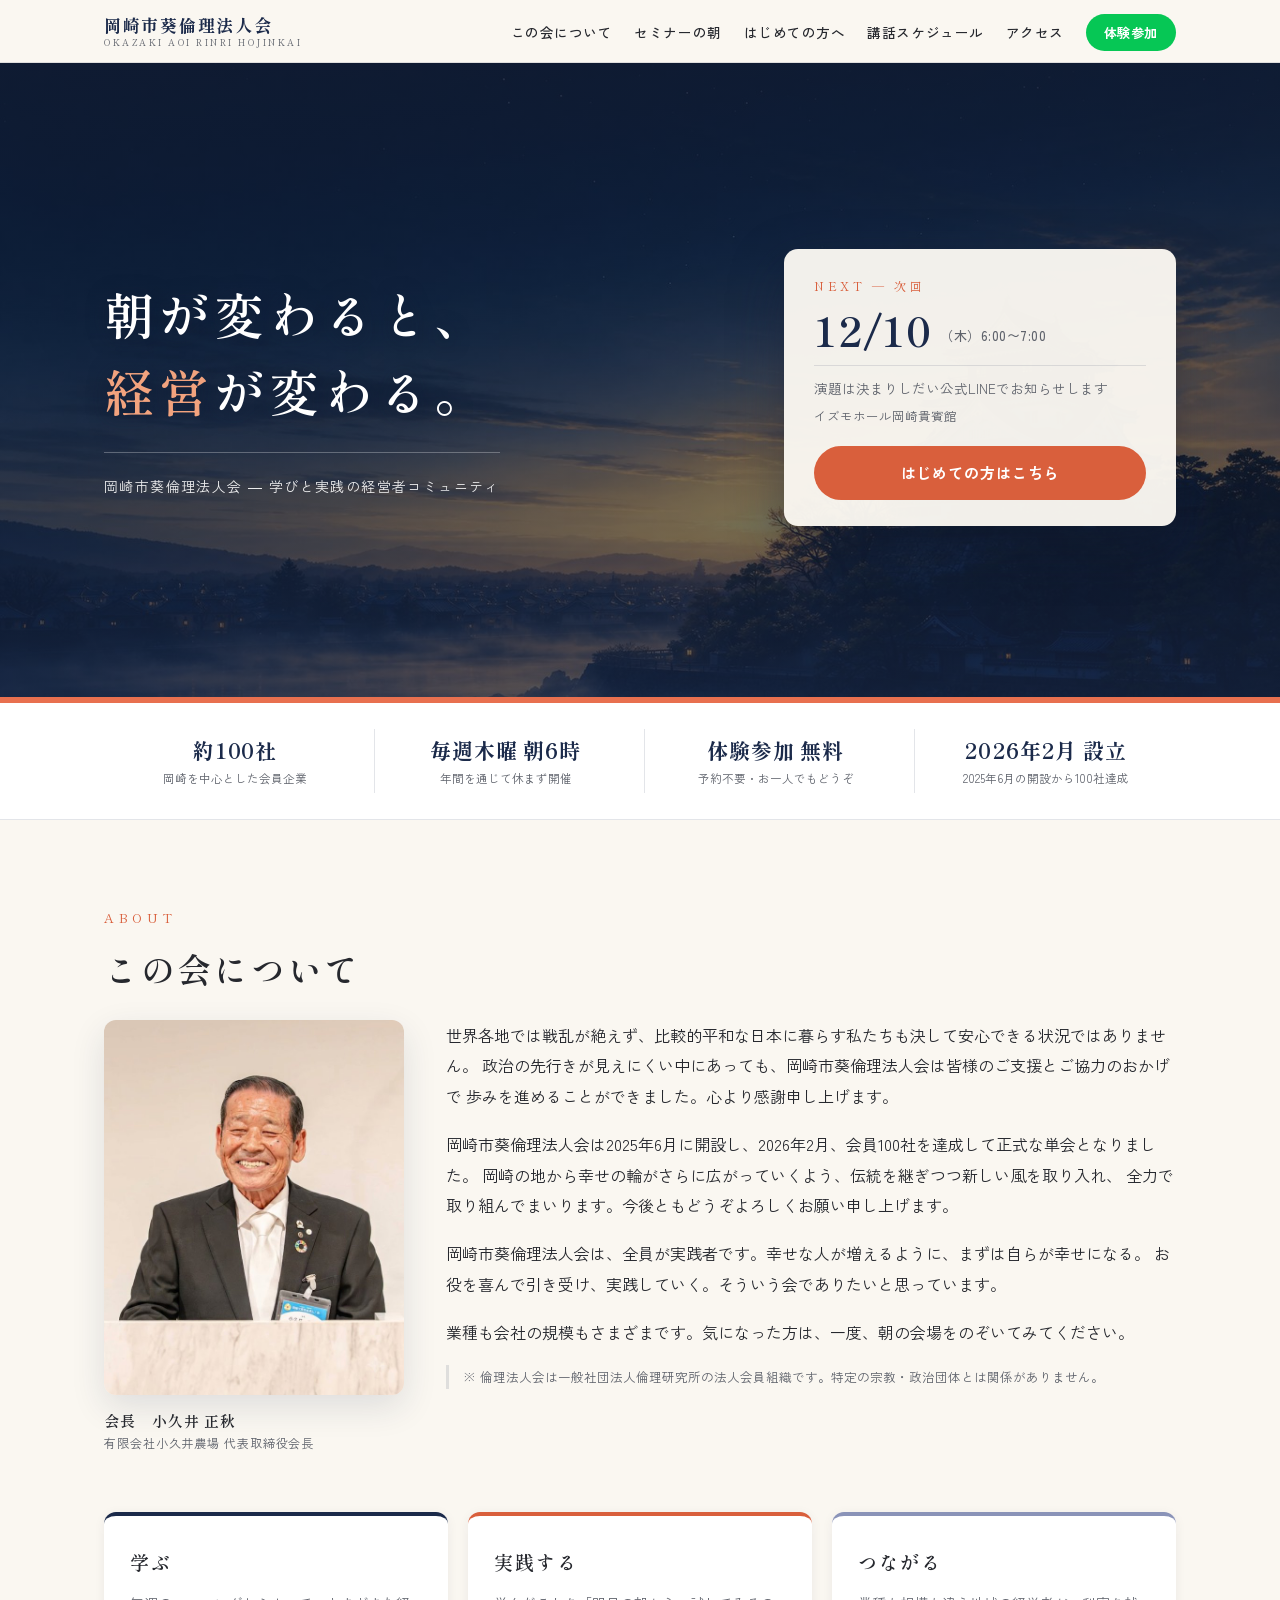
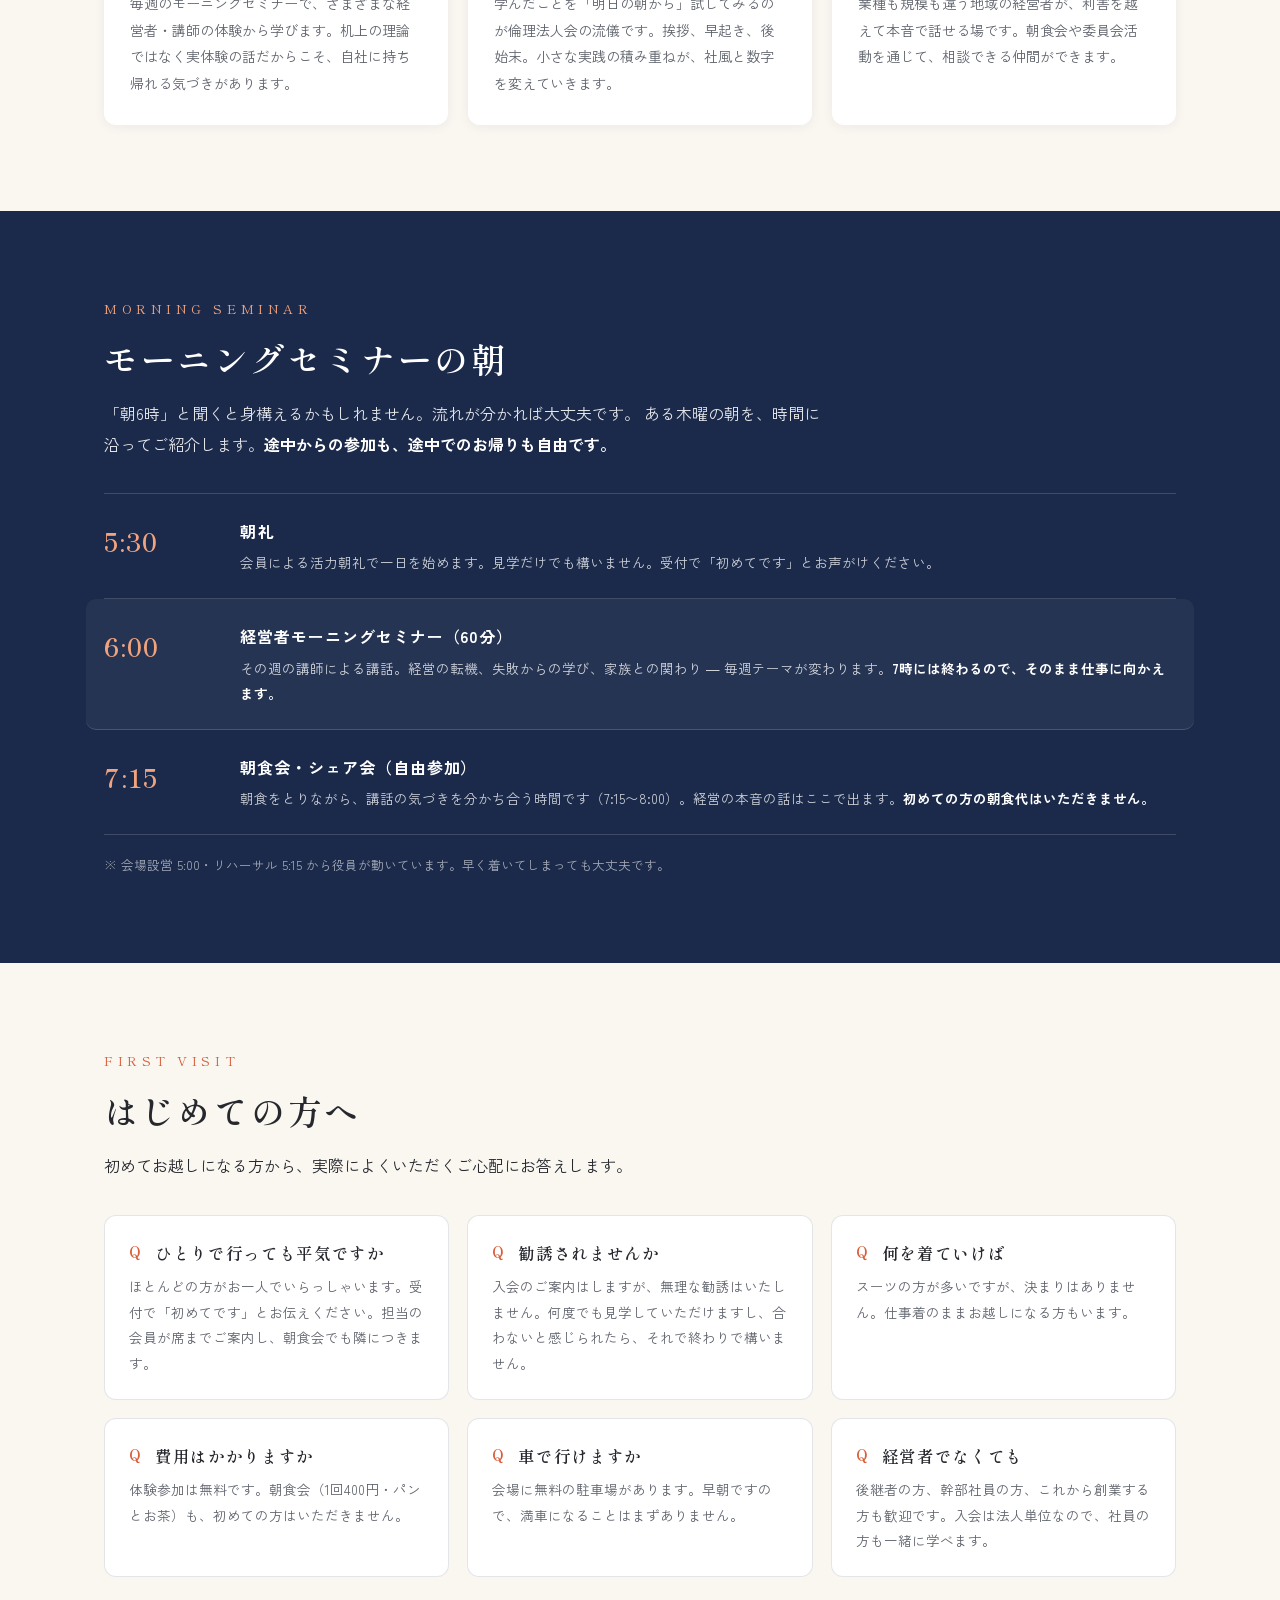
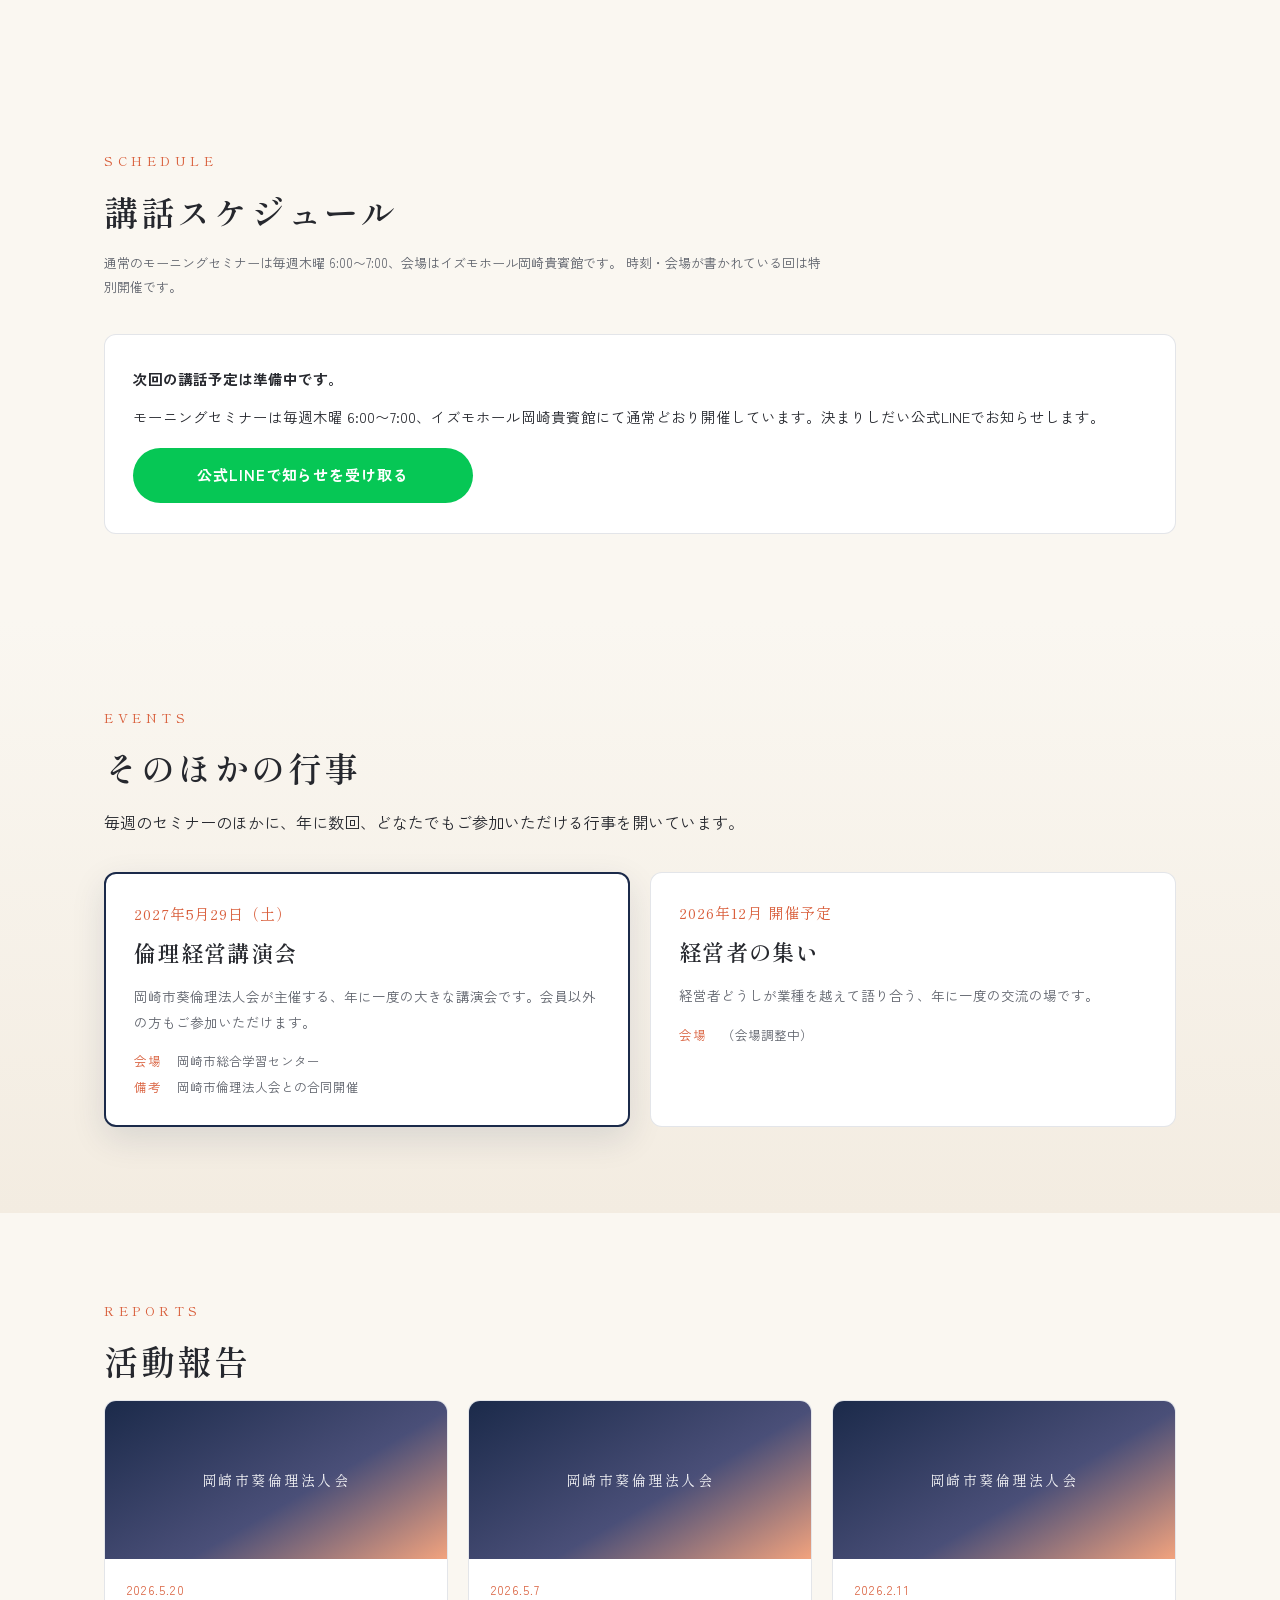
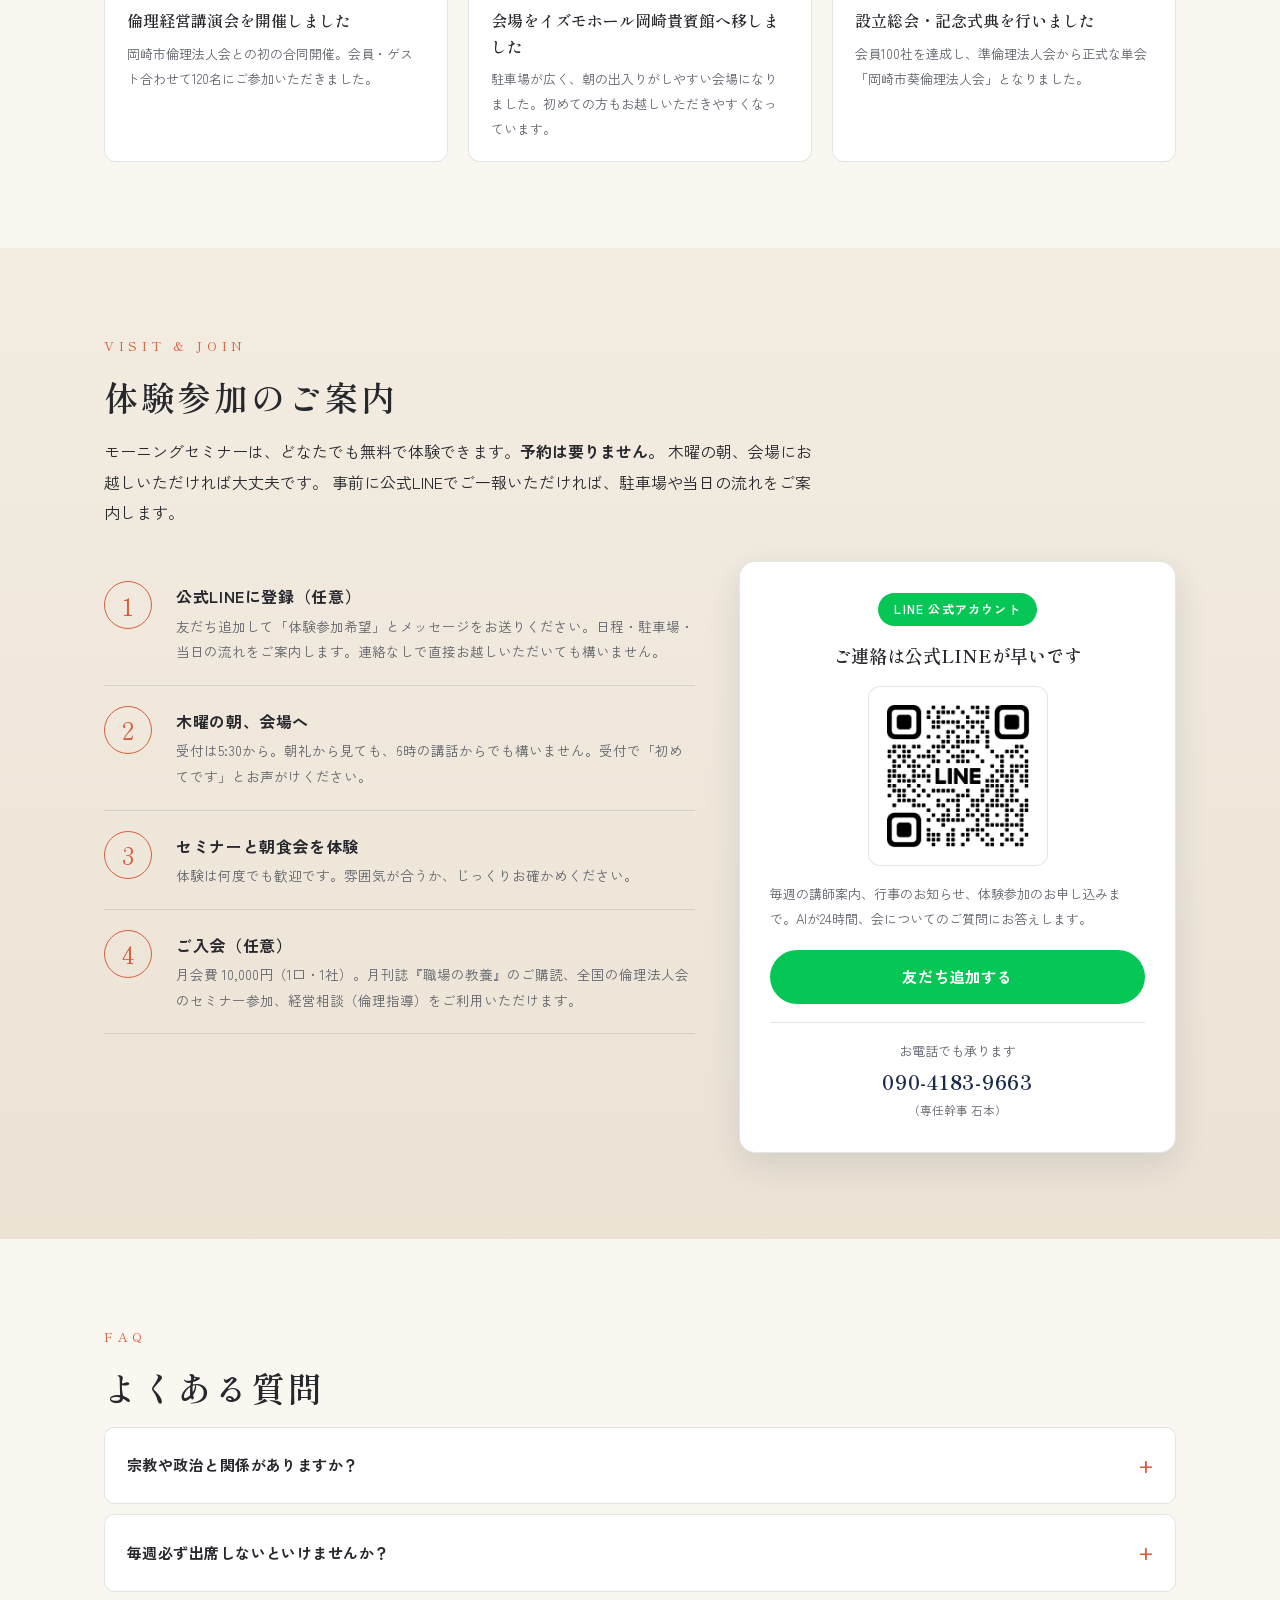
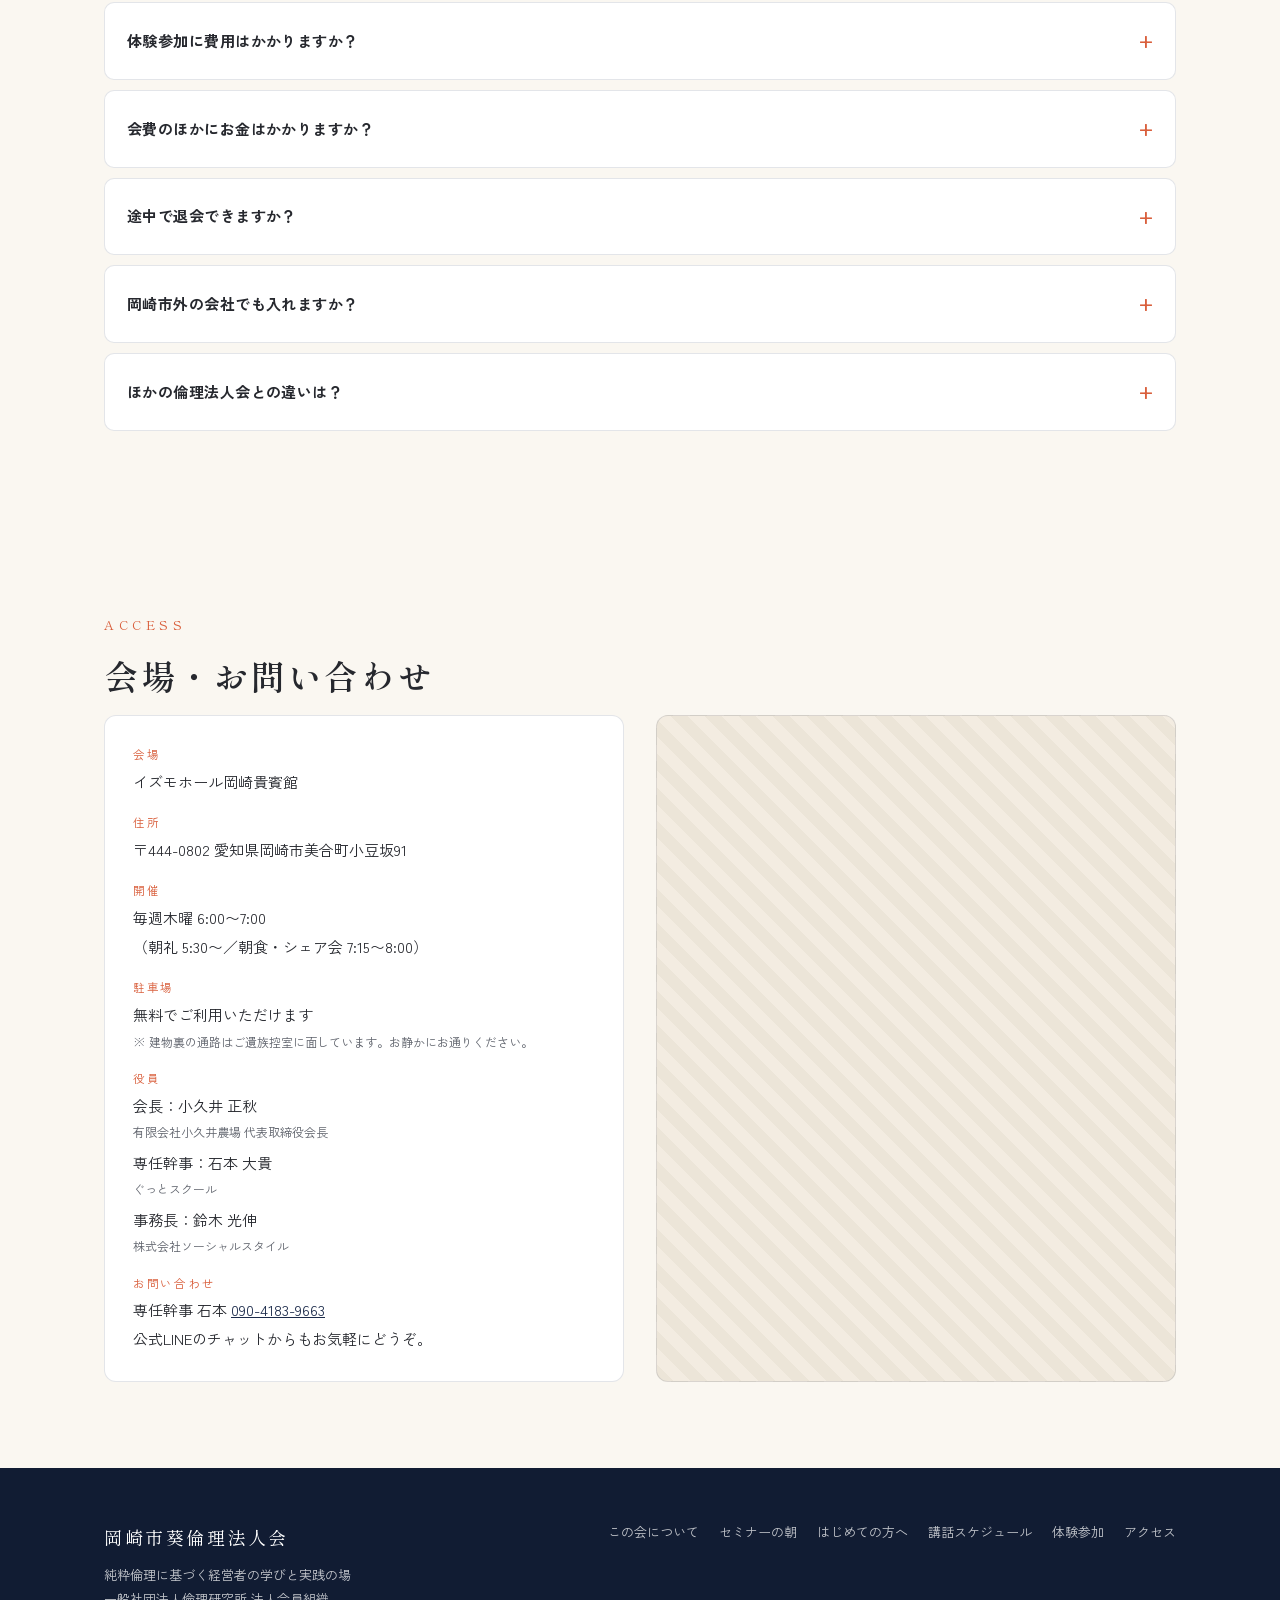
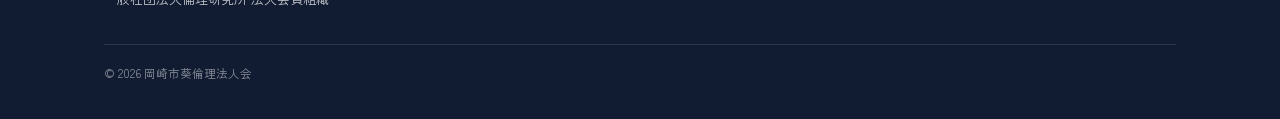
==== commit f614a4cf: "ゲスト様の入力フォームを追加し、案内の記載を直す ・guest/ … 受付でQRコードから開いていただく、ゲストご本人の入力フォーム 　LINEのログインは求めない。送信後に公式LINEの友だち追加へ" ====
--- a/index.html
+++ b/index.html
@@ -40,7 +40,7 @@
   "parentOrganization": { "@type": "Organization", "name": "一般社団法人倫理研究所" },
   "foundingDate": "2026-02-11",
   "areaServed": "愛知県岡崎市",
-  "telephone": "+81-564-83-9370",
+  "telephone": "+81-90-4183-9663",
   "address": {
     "@type": "PostalAddress",
     "postalCode": "444-0802",
@@ -235,7 +235,7 @@
         </div>
         <div class="worry">
           <h3>車で行けますか</h3>
-          <p>会場に駐車場があります（無料）。正面33台・手前23台。早朝なので満車になることはまずありません。</p>
+          <p>会場に無料の駐車場があります。早朝ですので、満車になることはまずありません。</p>
         </div>
         <div class="worry">
           <h3>経営者でなくても</h3>
@@ -262,7 +262,7 @@
   <section id="events" class="events">
     <div class="wrap">
       <p class="eyebrow">EVENTS</p>
-      <h2>会員以外の方も参加できる行事</h2>
+      <h2>そのほかの行事</h2>
       <p class="lead">毎週のセミナーのほかに、年に数回、どなたでもご参加いただける行事を開いています。</p>
       <div class="ev-list" id="event-list"></div>
     </div>
@@ -380,9 +380,9 @@
             <dd id="v-address">〒444-0802 愛知県岡崎市美合町小豆坂91</dd>
             <dt>開催</dt>
             <dd>毎週木曜 <span id="v-mstime">6:00〜7:00</span><br>
-              （朝礼 5:30〜／朝食・シェア会 7:00〜8:00）</dd>
+              （朝礼 5:30〜／朝食・シェア会 7:15〜8:00）</dd>
             <dt>駐車場</dt>
-            <dd>無料。正面33台・手前23台<br>
+            <dd>無料でご利用いただけます<br>
               <small>※ 建物裏の通路はご遺族控室に面しています。お静かにお通りください。</small></dd>
             <dt>役員</dt>
             <dd class="officers" id="v-officers"></dd>
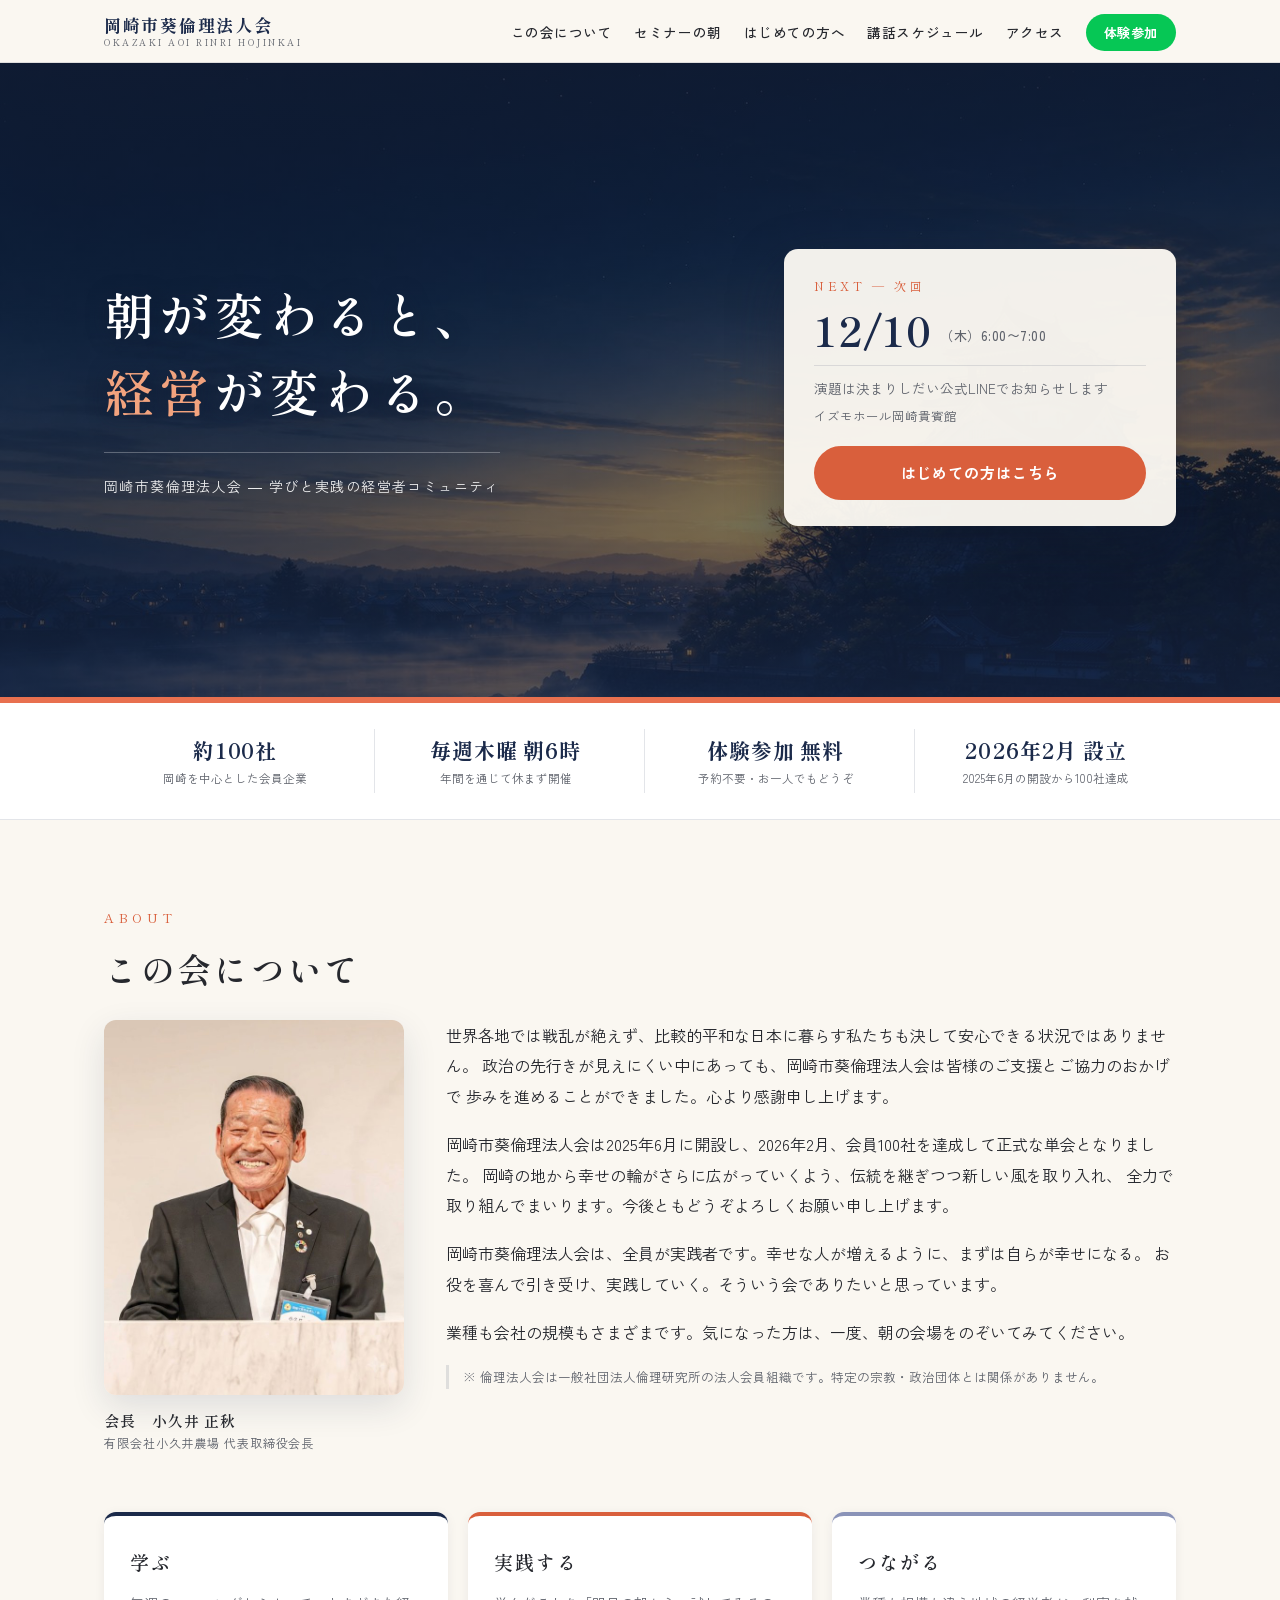
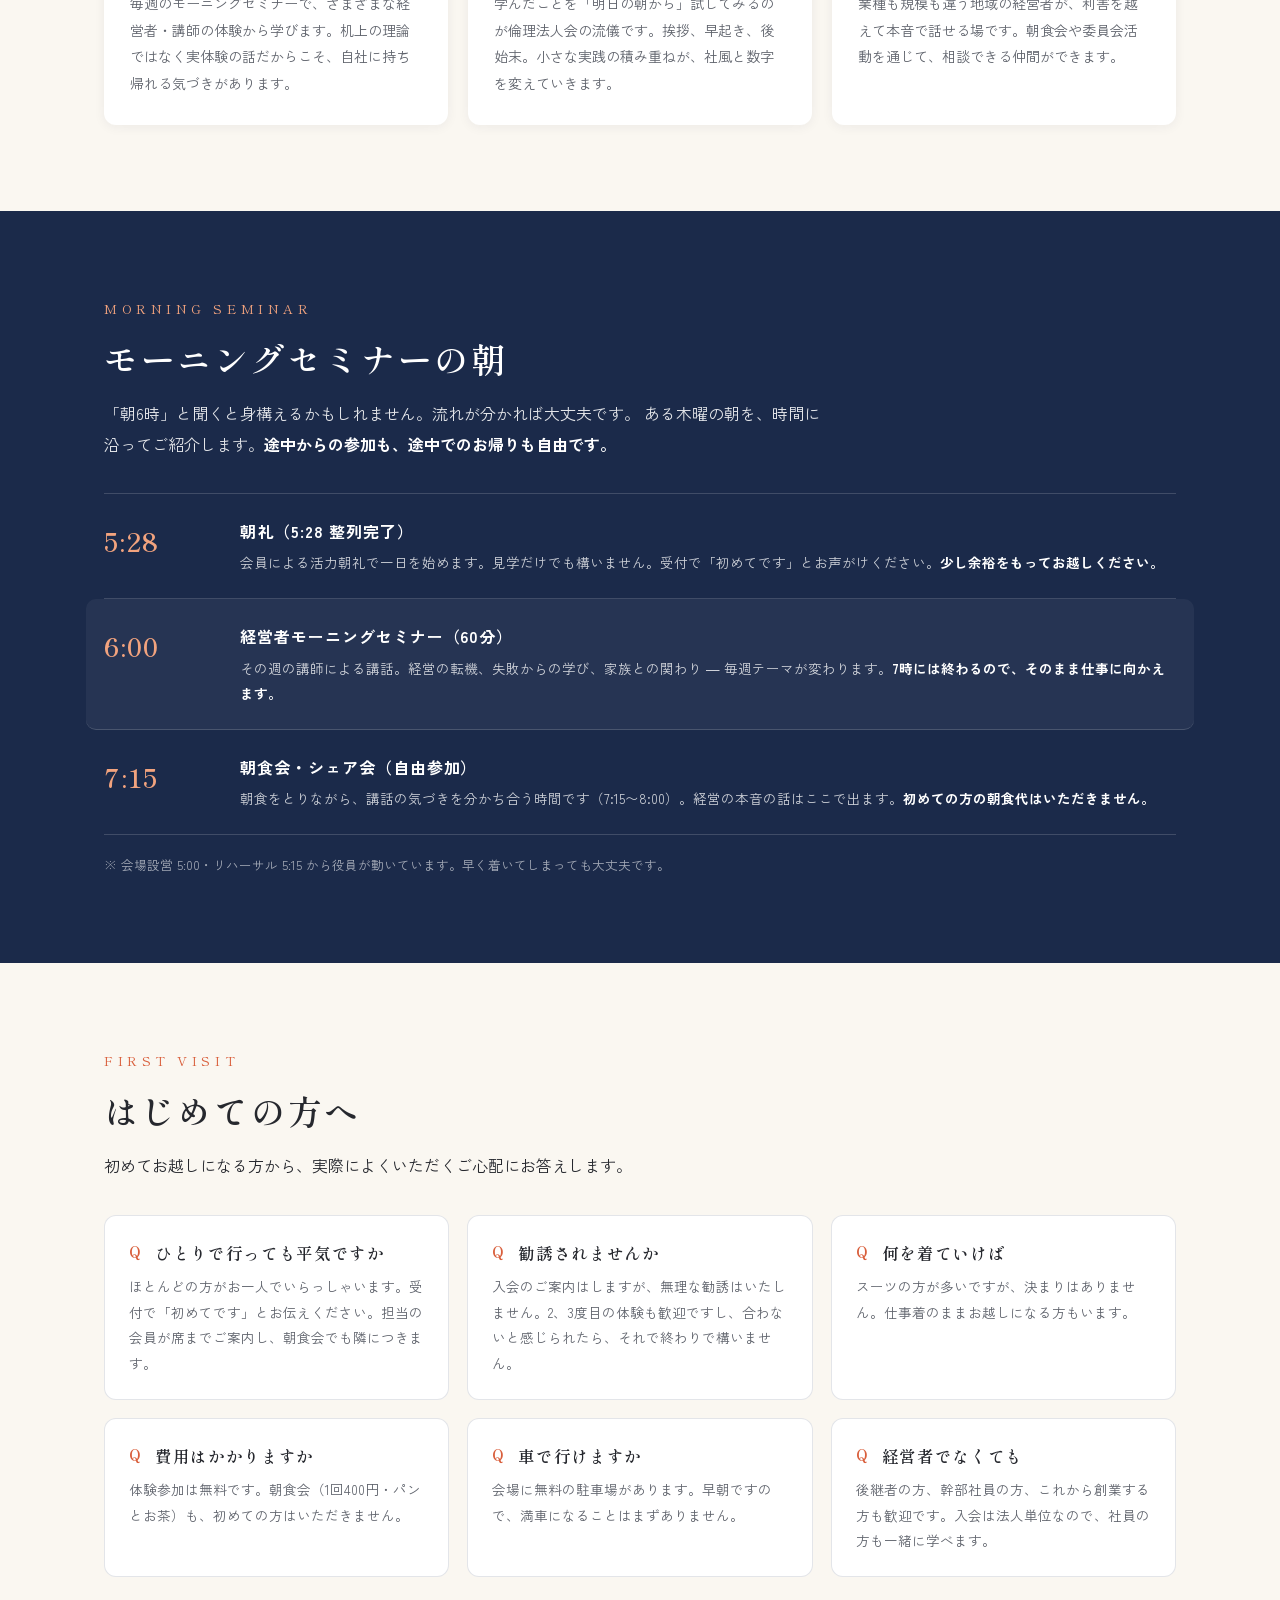
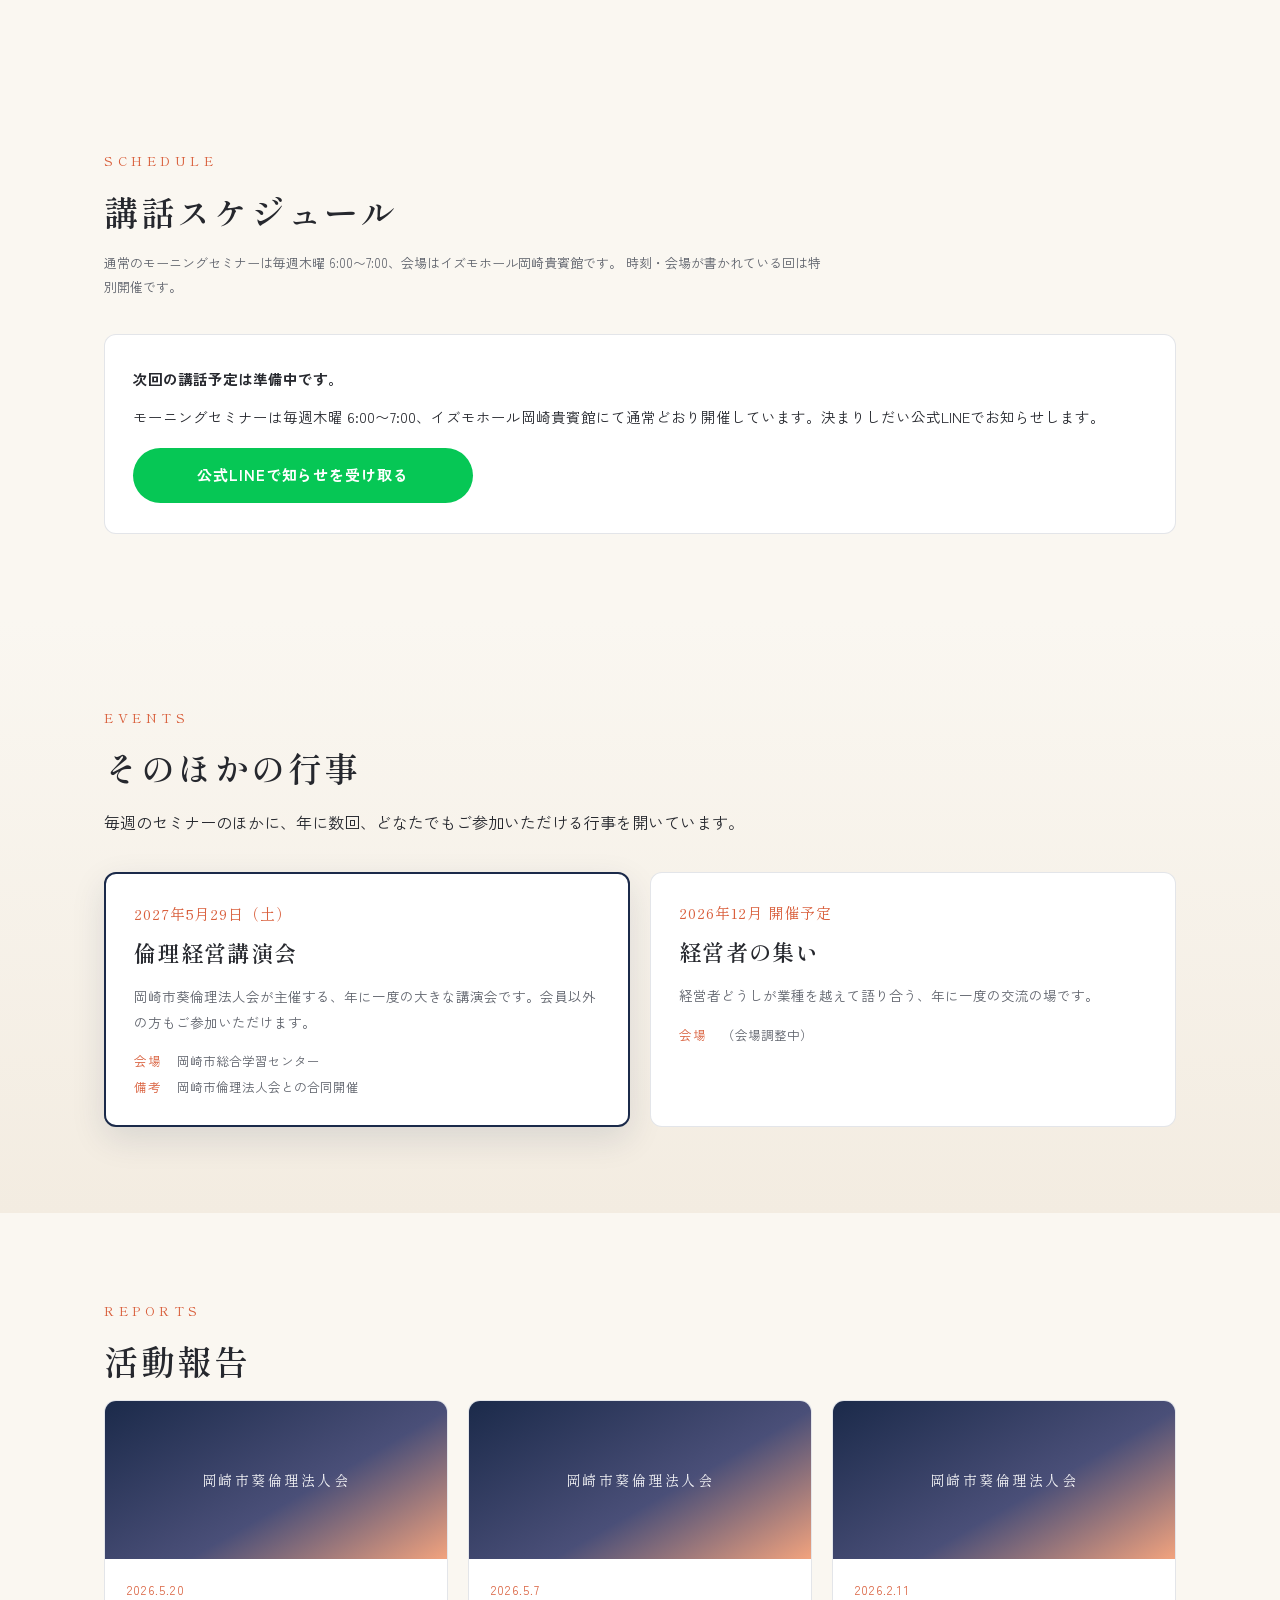
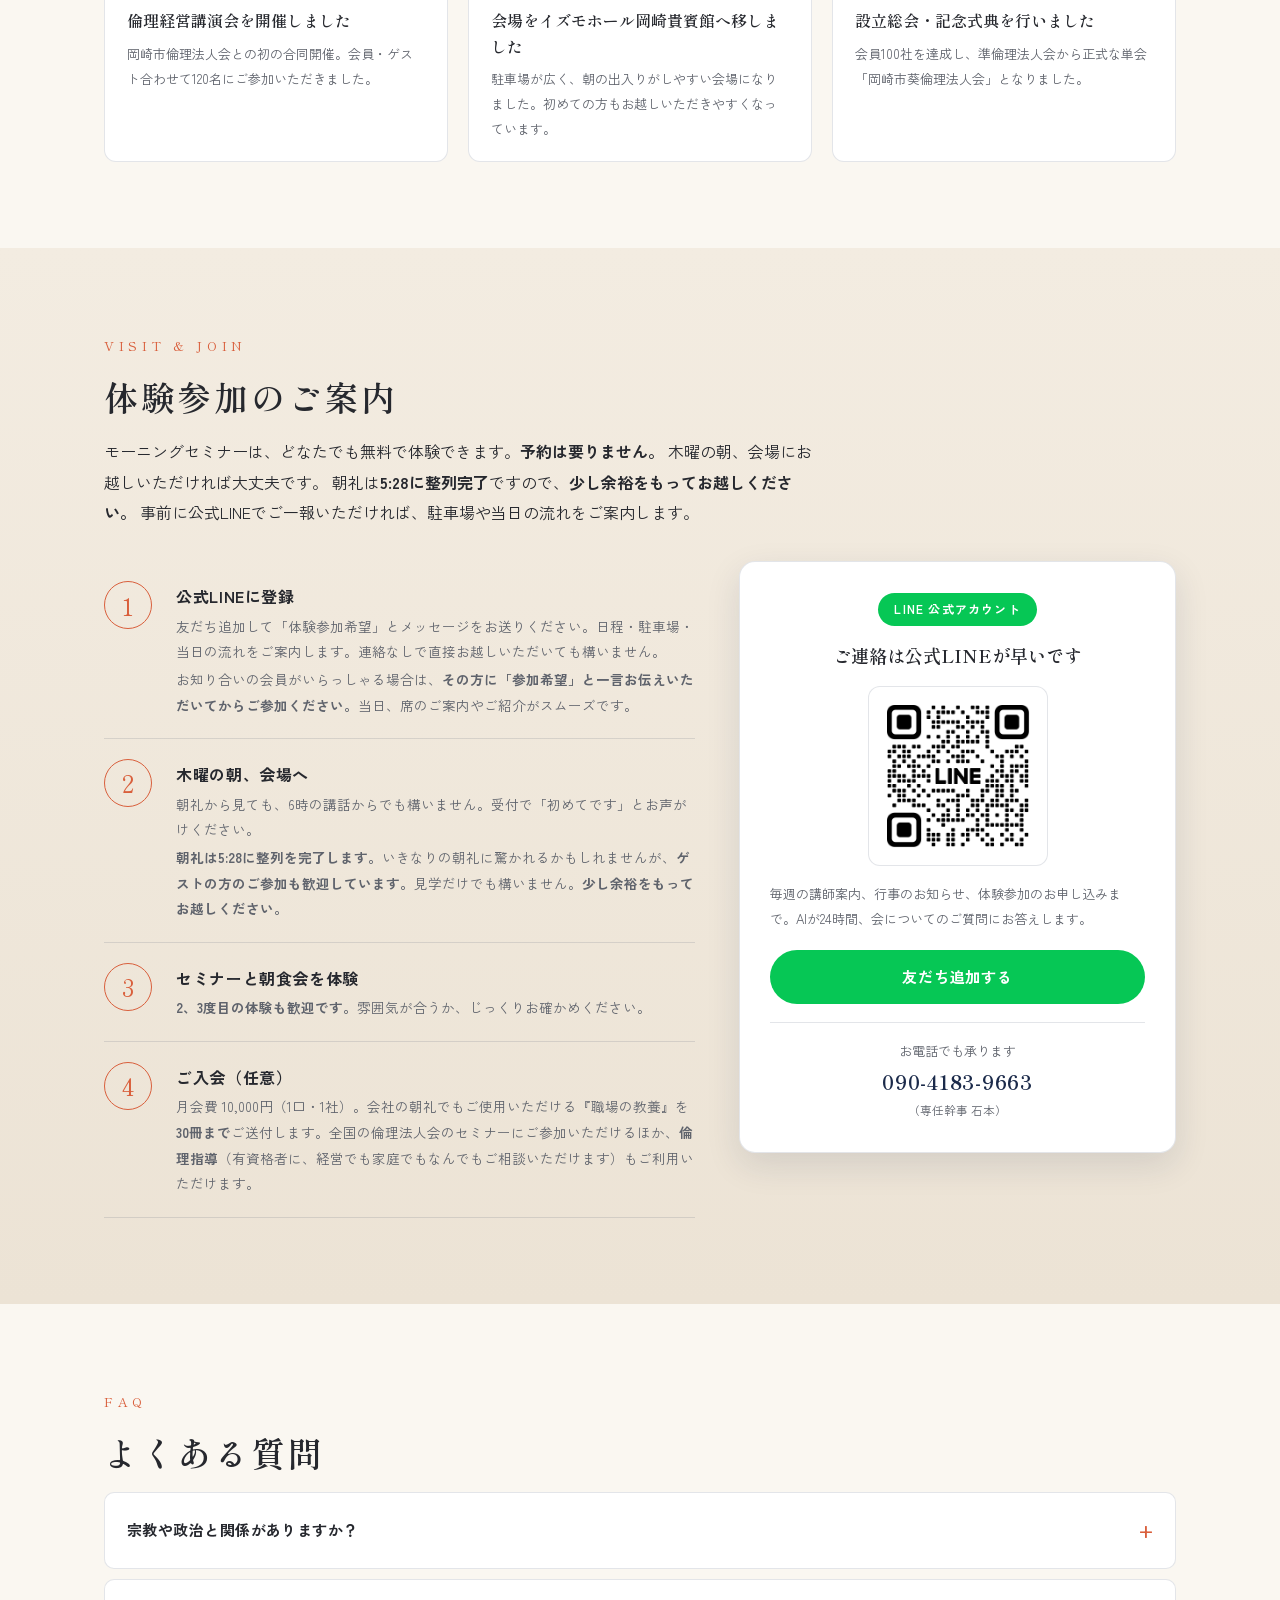
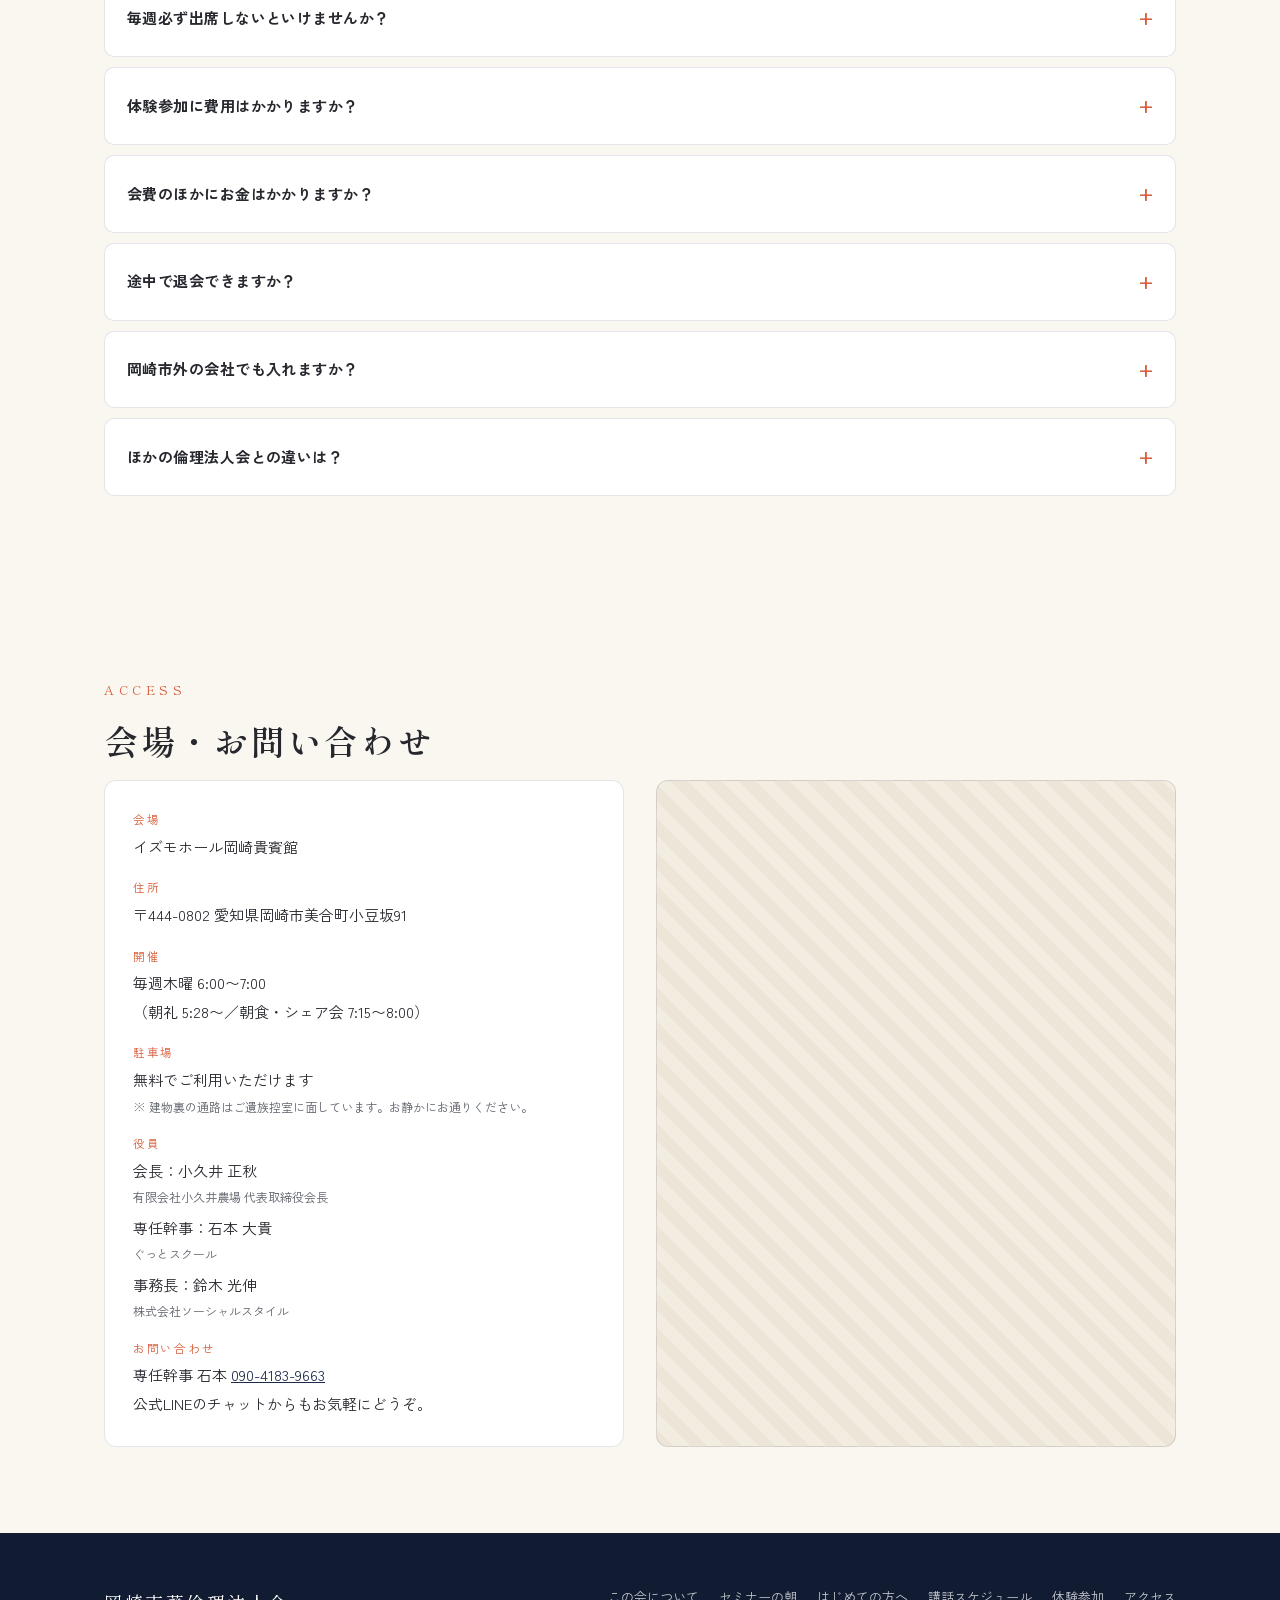
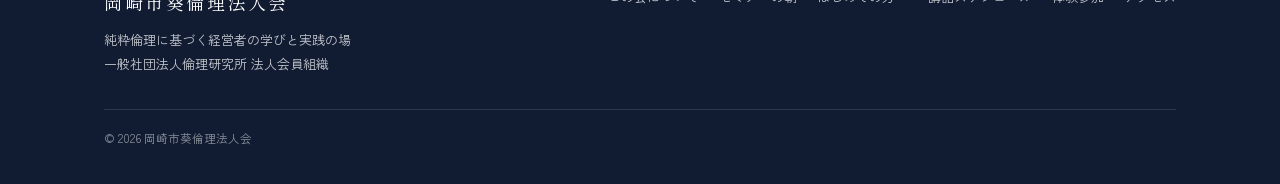
==== commit 451ce707: "体験参加のご案内の文言を見直し、朝礼は5:28・朝食会は7:15〜8:00に - 公式LINE登録の「（任意）」を外す - お知り合いの会員がいる場合は一言お伝えいただく旨を追加 - 「受付は5:30" ====
--- a/index.html
+++ b/index.html
@@ -52,7 +52,7 @@
   "event": {
     "@type": "EducationEvent",
     "name": "経営者モーニングセミナー",
-    "description": "毎週木曜 6:00〜7:00開催。体験参加無料・予約不要。朝礼5:30〜、朝食・シェア会7:00〜8:00。",
+    "description": "毎週木曜 6:00〜7:00開催。体験参加無料・予約不要。朝礼5:28〜、朝食・シェア会7:15〜8:00。",
     "isAccessibleForFree": true,
     "eventAttendanceMode": "https://schema.org/OfflineEventAttendanceMode",
     "eventSchedule": {
@@ -185,10 +185,10 @@
       </p>
       <div class="timeline">
         <div class="tl-row">
-          <div class="tl-time">5:30</div>
+          <div class="tl-time">5:28</div>
           <div class="tl-body">
-            <h3>朝礼</h3>
-            <p>会員による活力朝礼で一日を始めます。見学だけでも構いません。受付で「初めてです」とお声がけください。</p>
+            <h3>朝礼（5:28 整列完了）</h3>
+            <p>会員による活力朝礼で一日を始めます。見学だけでも構いません。受付で「初めてです」とお声がけください。<b>少し余裕をもってお越しください。</b></p>
           </div>
         </div>
         <div class="tl-row tl-main">
@@ -223,7 +223,7 @@
         </div>
         <div class="worry">
           <h3>勧誘されませんか</h3>
-          <p>入会のご案内はしますが、無理な勧誘はいたしません。何度でも見学していただけますし、合わないと感じられたら、それで終わりで構いません。</p>
+          <p>入会のご案内はしますが、無理な勧誘はいたしません。2、3度目の体験も歓迎ですし、合わないと感じられたら、それで終わりで構いません。</p>
         </div>
         <div class="worry">
           <h3>何を着ていけば</h3>
@@ -285,6 +285,7 @@
       <p class="lead">
         モーニングセミナーは、どなたでも無料で体験できます。<b>予約は要りません。</b>
         木曜の朝、会場にお越しいただければ大丈夫です。
+        朝礼は<b>5:28に整列完了</b>ですので、<b>少し余裕をもってお越しください。</b>
         事前に公式LINEでご一報いただければ、駐車場や当日の流れをご案内します。
       </p>
       <div class="visit-grid">
@@ -292,26 +293,28 @@
           <div class="steps">
             <div class="step">
               <div>
-                <h3>公式LINEに登録（任意）</h3>
+                <h3>公式LINEに登録</h3>
                 <p>友だち追加して「体験参加希望」とメッセージをお送りください。日程・駐車場・当日の流れをご案内します。連絡なしで直接お越しいただいても構いません。</p>
+                <p>お知り合いの会員がいらっしゃる場合は、<b>その方に「参加希望」と一言お伝えいただいてからご参加ください。</b>当日、席のご案内やご紹介がスムーズです。</p>
               </div>
             </div>
             <div class="step">
               <div>
                 <h3>木曜の朝、会場へ</h3>
-                <p>受付は5:30から。朝礼から見ても、6時の講話からでも構いません。受付で「初めてです」とお声がけください。</p>
+                <p>朝礼から見ても、6時の講話からでも構いません。受付で「初めてです」とお声がけください。</p>
+                <p><b>朝礼は5:28に整列を完了します。</b>いきなりの朝礼に驚かれるかもしれませんが、<b>ゲストの方のご参加も歓迎しています。</b>見学だけでも構いません。<b>少し余裕をもってお越しください。</b></p>
               </div>
             </div>
             <div class="step">
               <div>
                 <h3>セミナーと朝食会を体験</h3>
-                <p>体験は何度でも歓迎です。雰囲気が合うか、じっくりお確かめください。</p>
+                <p><b>2、3度目の体験も歓迎です。</b>雰囲気が合うか、じっくりお確かめください。</p>
               </div>
             </div>
             <div class="step">
               <div>
                 <h3>ご入会（任意）</h3>
-                <p><span id="v-fee">月会費 10,000円（1口・1社）</span>。月刊誌『職場の教養』のご購読、全国の倫理法人会のセミナー参加、経営相談（倫理指導）をご利用いただけます。</p>
+                <p><span id="v-fee">月会費 10,000円（1口・1社）</span>。会社の朝礼でもご使用いただける『職場の教養』を<b>30冊まで</b>ご送付します。全国の倫理法人会のセミナーにご参加いただけるほか、<b>倫理指導</b>（有資格者に、経営でも家庭でもなんでもご相談いただけます）もご利用いただけます。</p>
               </div>
             </div>
           </div>
@@ -380,7 +383,7 @@
             <dd id="v-address">〒444-0802 愛知県岡崎市美合町小豆坂91</dd>
             <dt>開催</dt>
             <dd>毎週木曜 <span id="v-mstime">6:00〜7:00</span><br>
-              （朝礼 5:30〜／朝食・シェア会 7:15〜8:00）</dd>
+              （朝礼 5:28〜／朝食・シェア会 7:15〜8:00）</dd>
             <dt>駐車場</dt>
             <dd>無料でご利用いただけます<br>
               <small>※ 建物裏の通路はご遺族控室に面しています。お静かにお通りください。</small></dd>
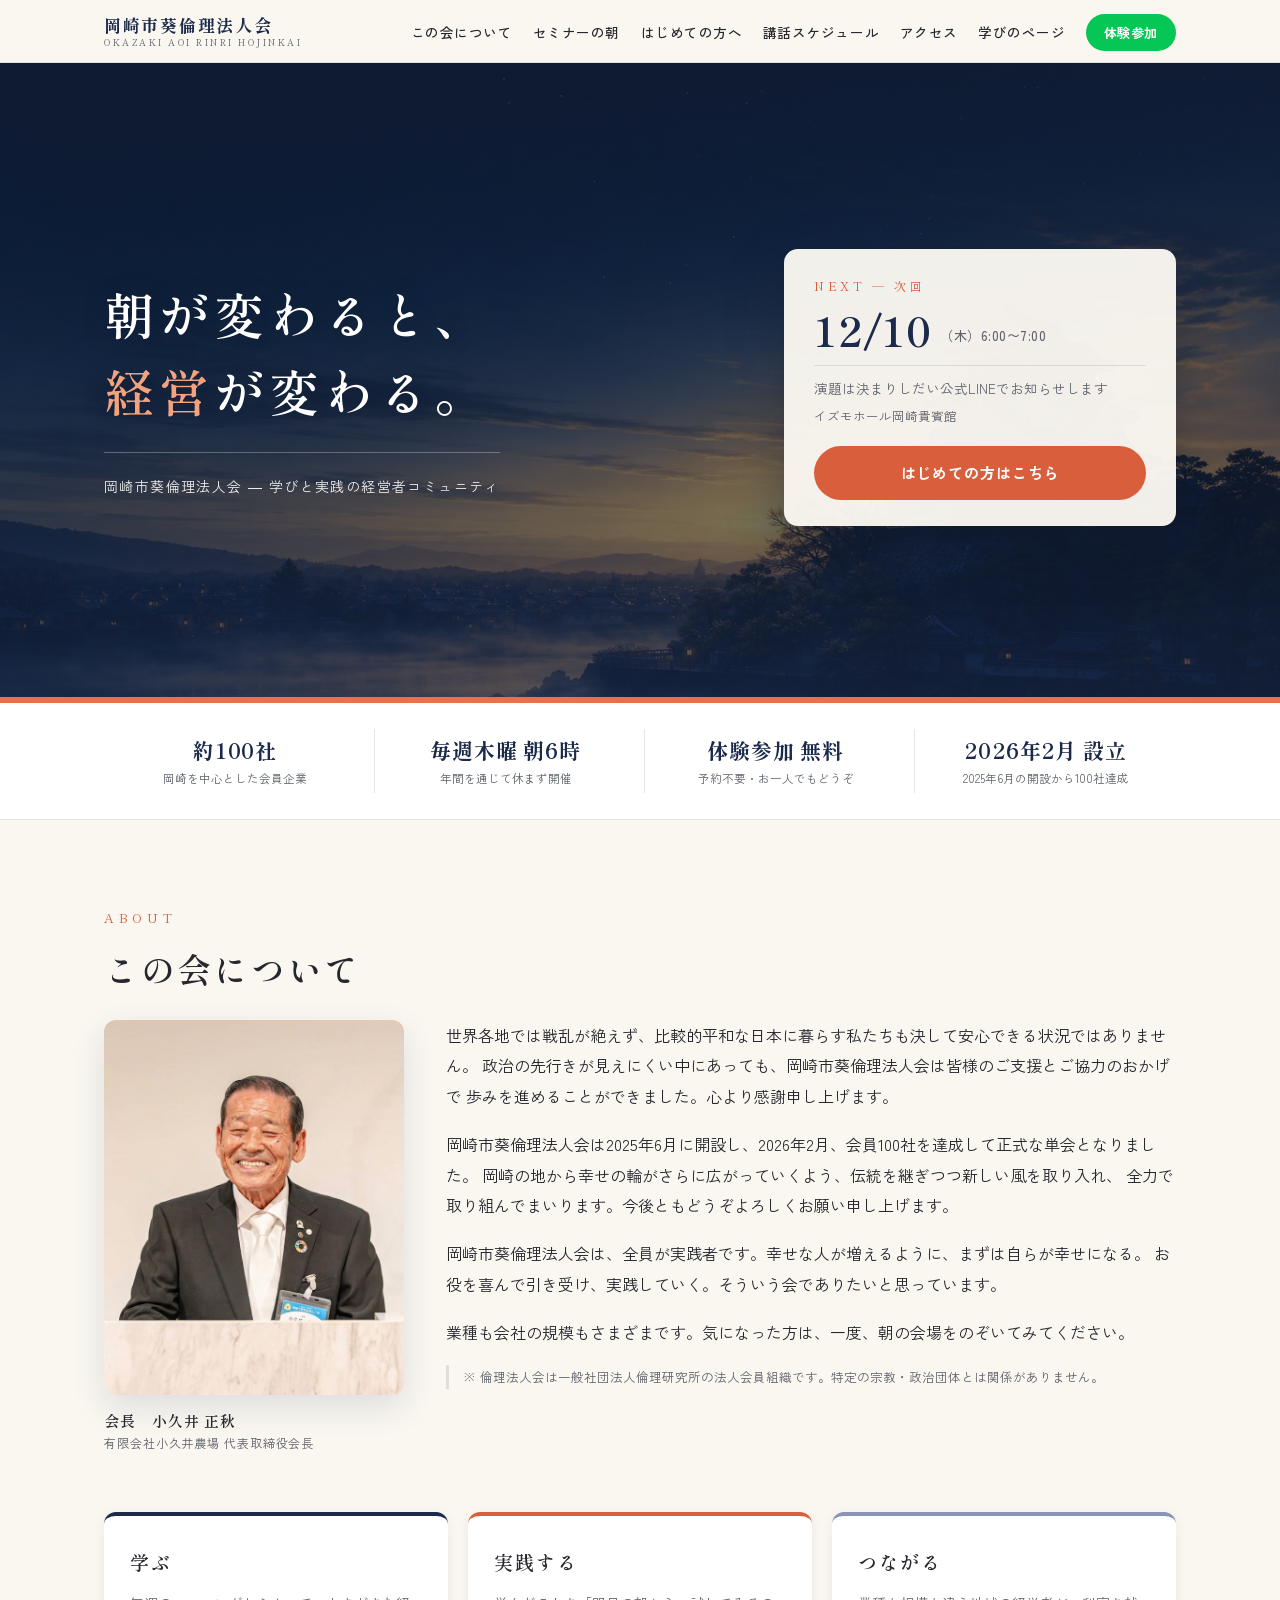
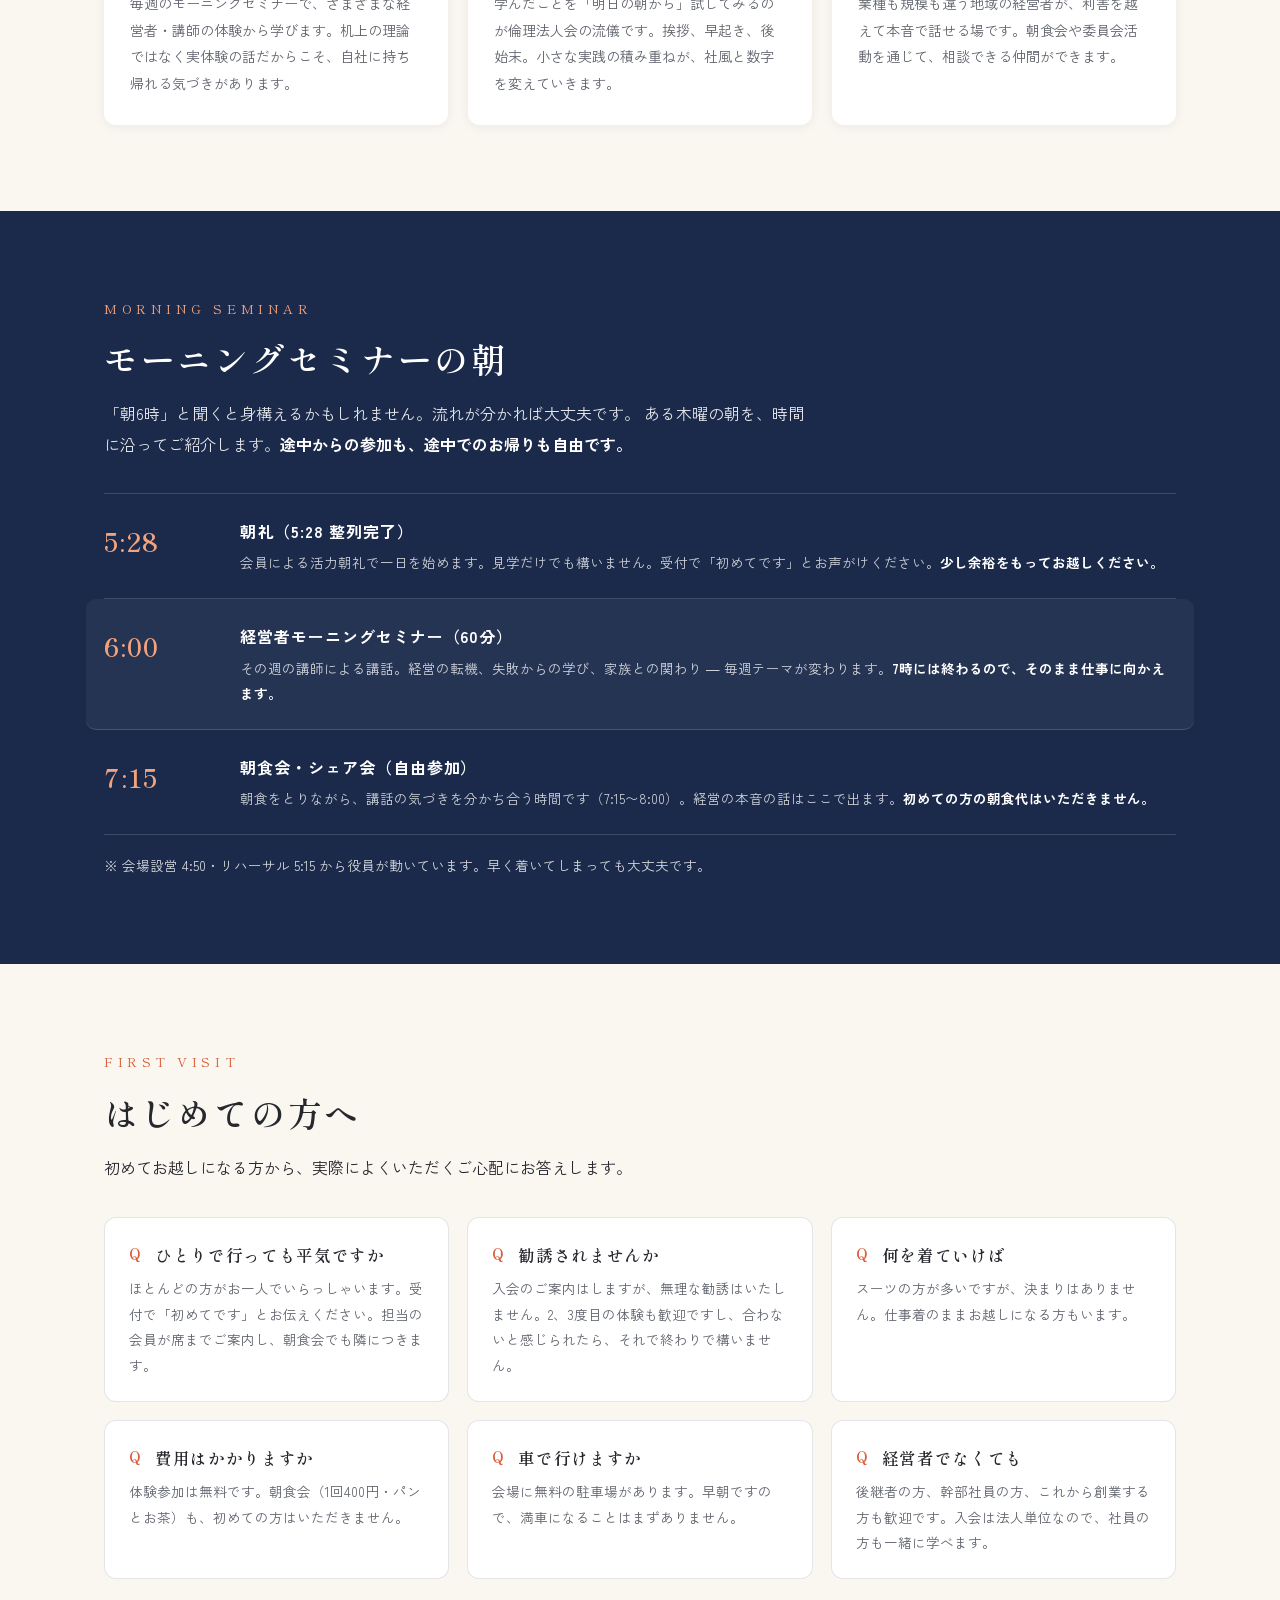
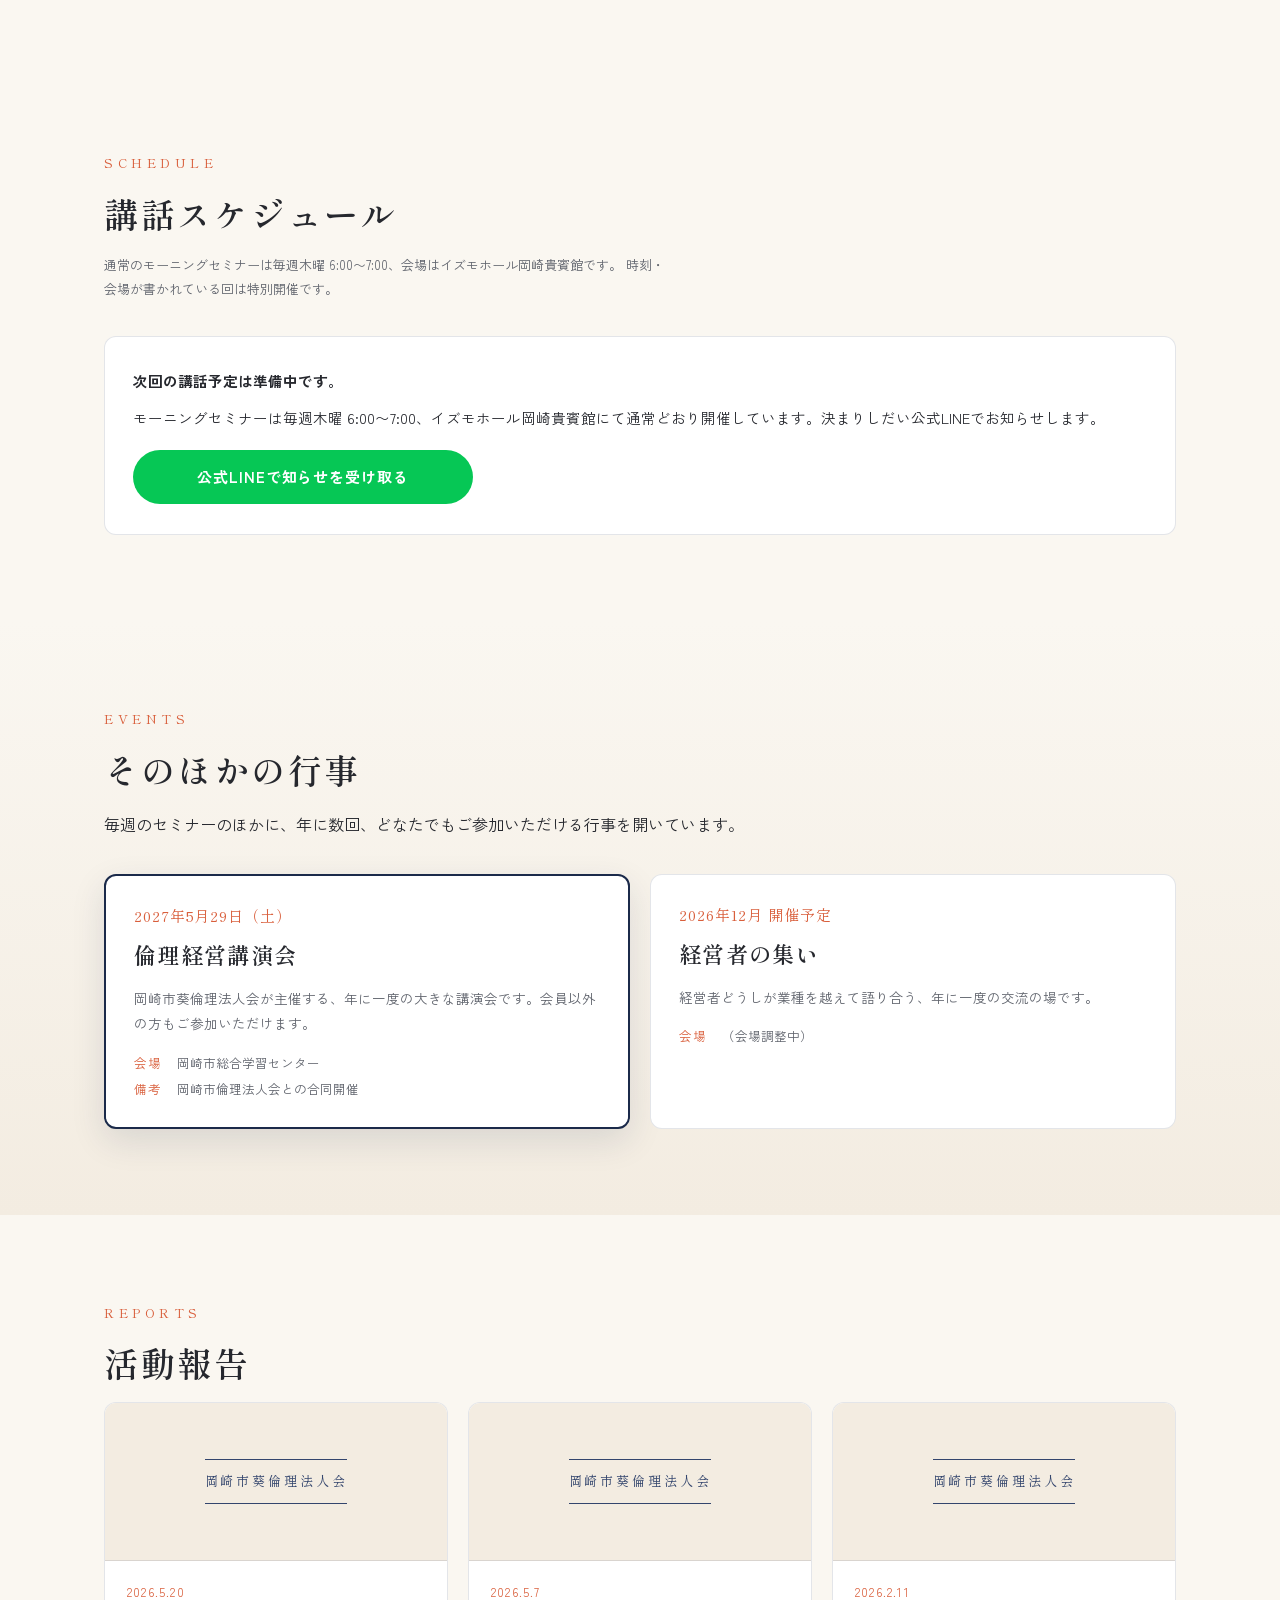
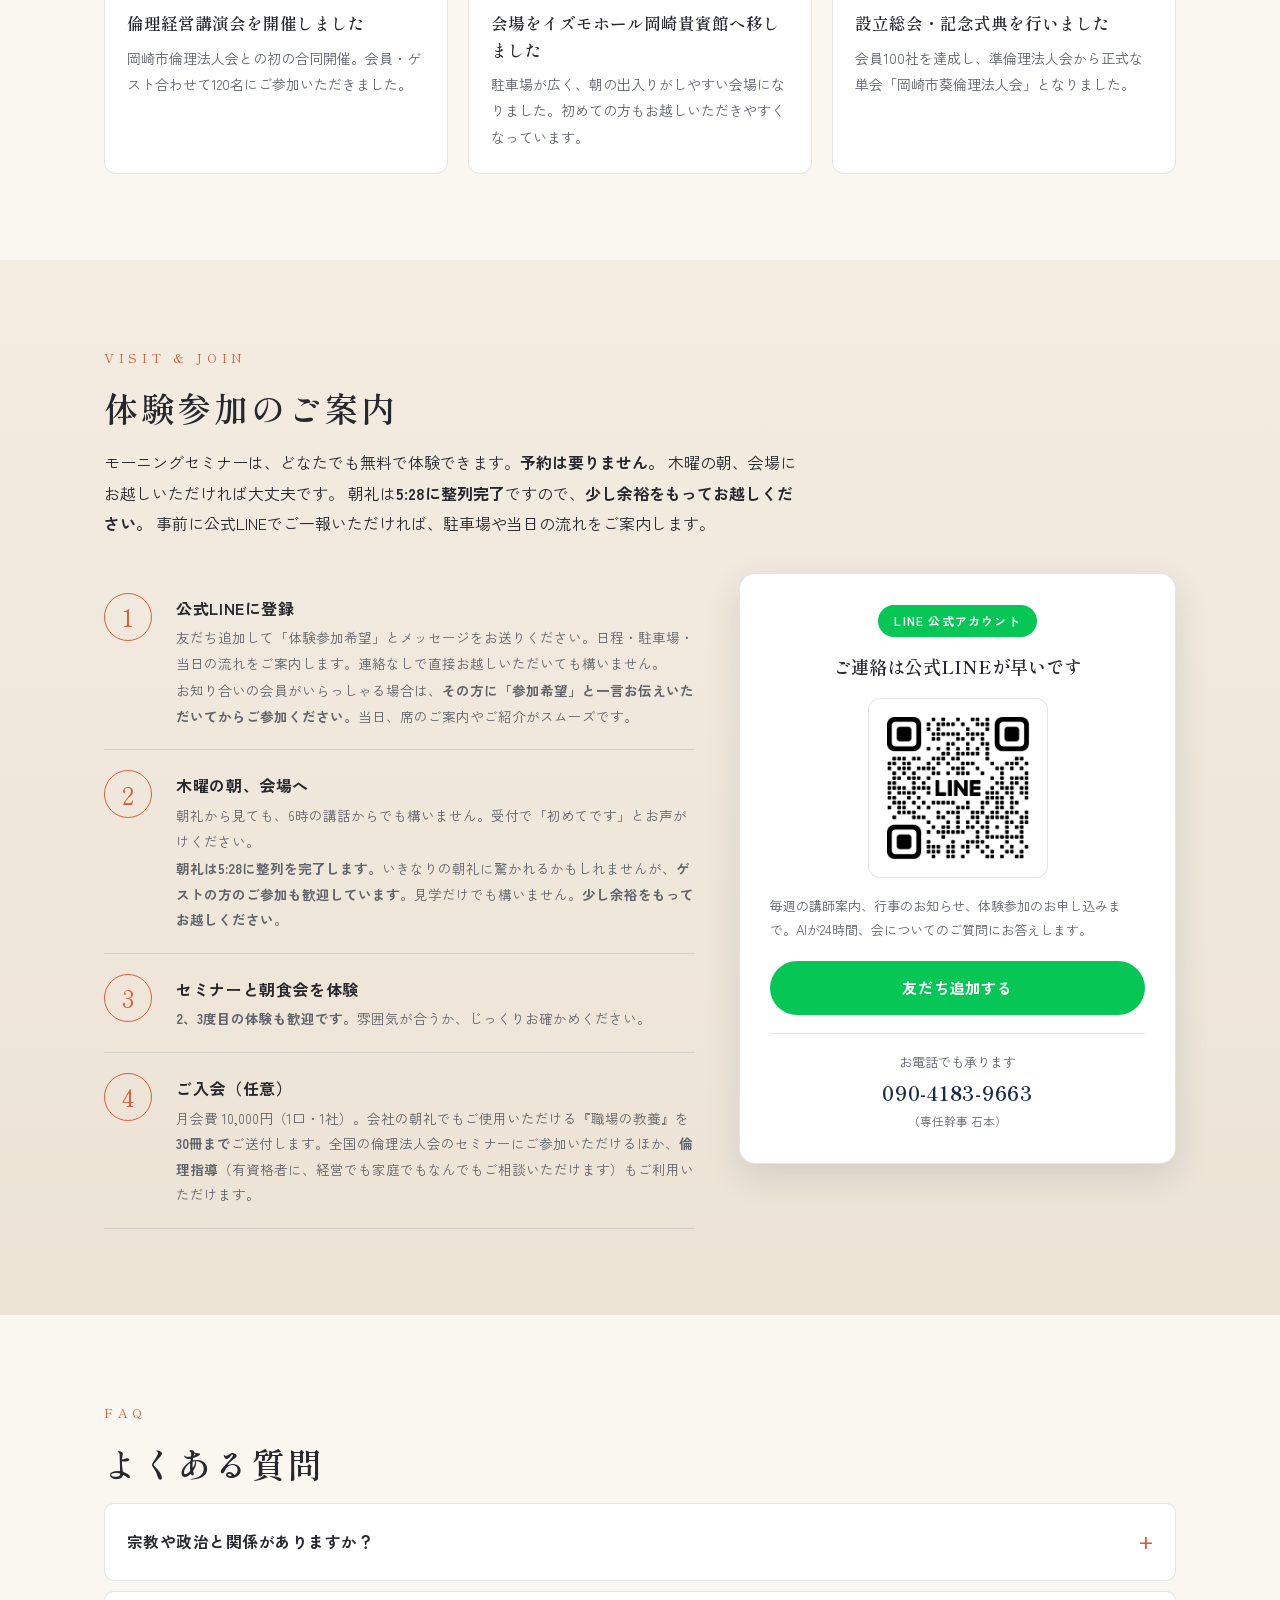
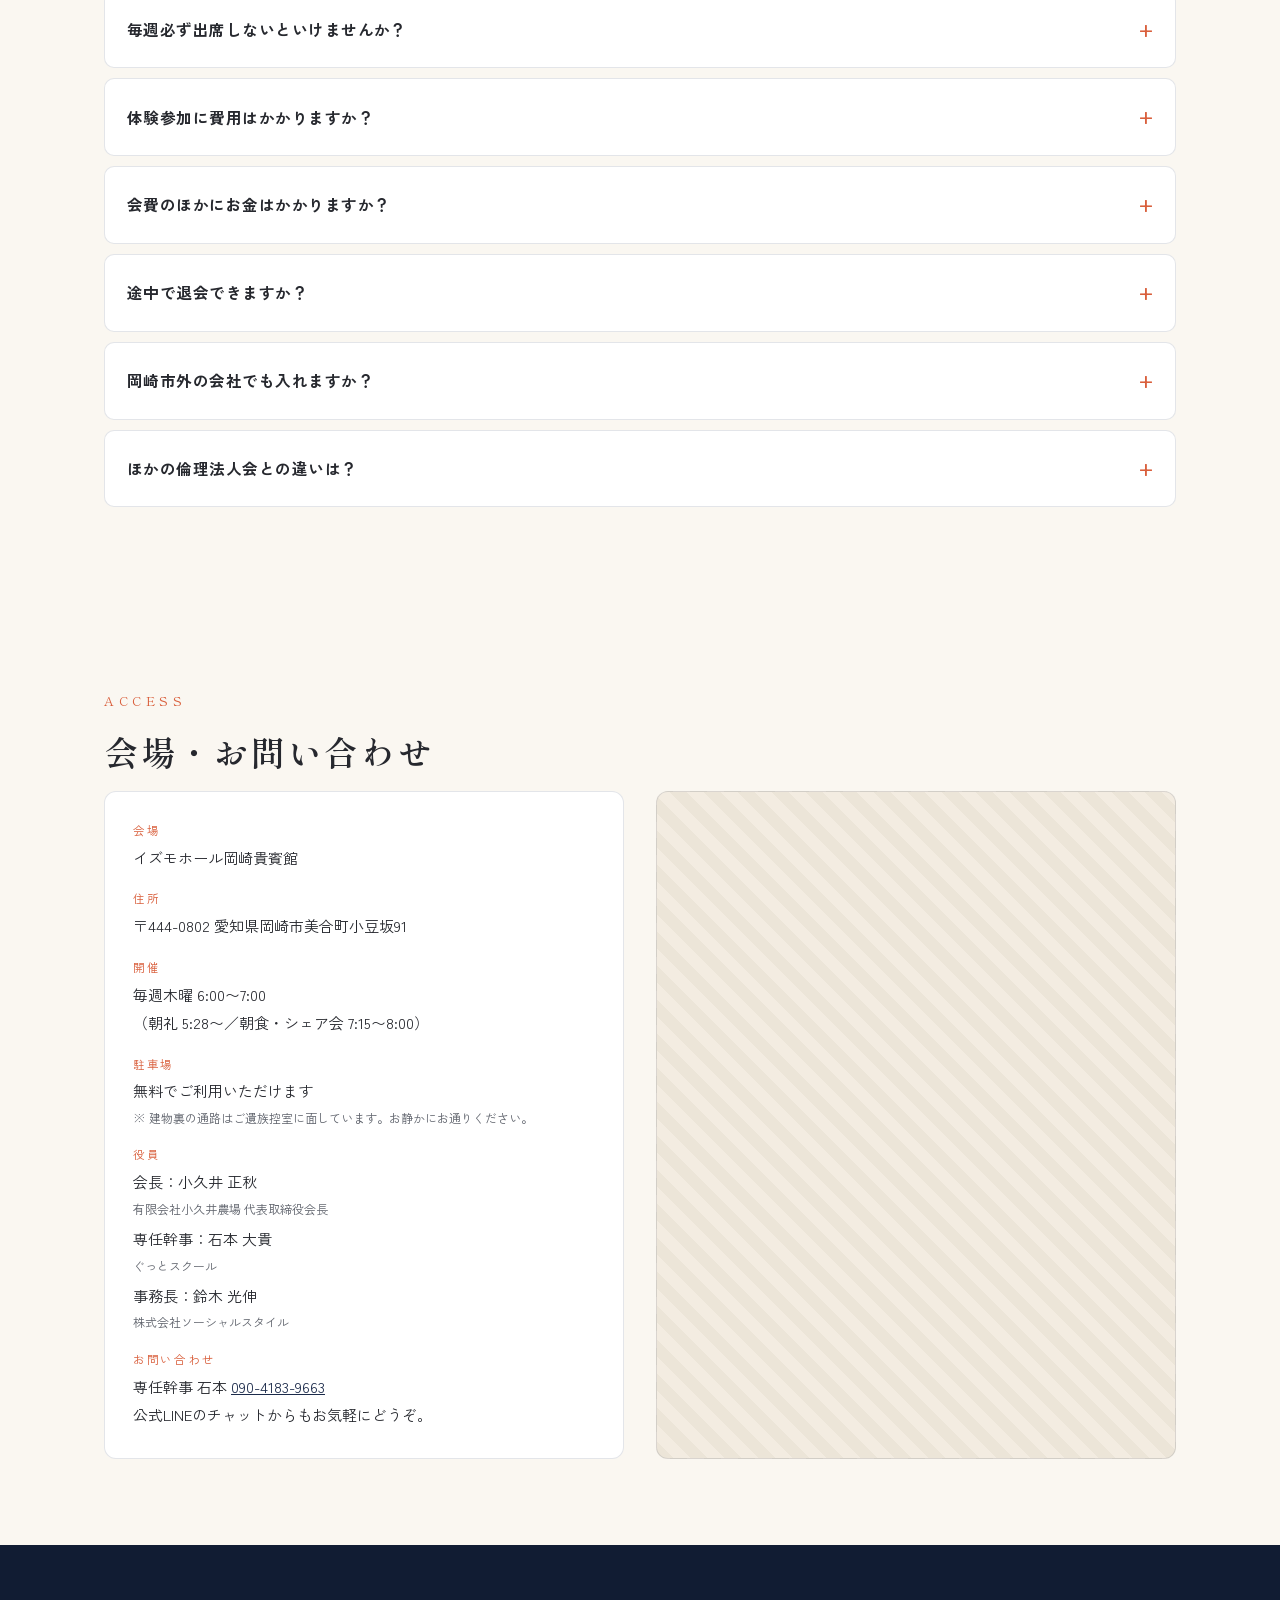
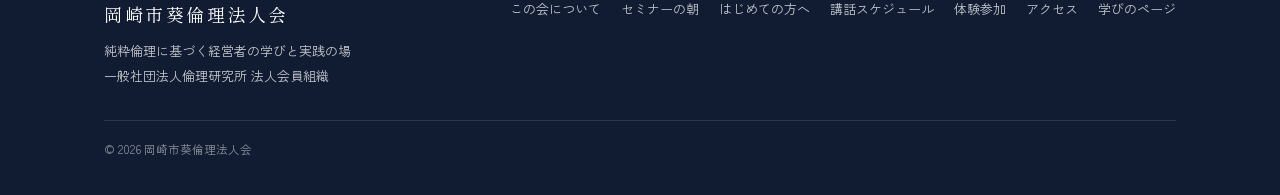
==== commit 9ce1a56b: "学びのページを追加し、動画9本を載せる 会員が段階を追って学べるページ（learn.html）を新設した。 「新入会員向け」「役員向け」で分けず、基本／慣れたら／詳しくの 3段階で分けている。3年目の" ====
--- a/index.html
+++ b/index.html
@@ -91,6 +91,7 @@
         <li><a href="#first">はじめての方へ</a></li>
         <li><a href="#schedule">講話スケジュール</a></li>
         <li><a href="#access">アクセス</a></li>
+        <li><a href="learn.html">学びのページ</a></li>
         <li class="nav-cta"><a href="#visit" class="btn-line">体験参加</a></li>
       </ul>
     </nav>
@@ -206,7 +207,7 @@
           </div>
         </div>
       </div>
-      <p class="tl-note">※ 会場設営 5:00・リハーサル 5:15 から役員が動いています。早く着いてしまっても大丈夫です。</p>
+      <p class="tl-note">※ 会場設営 4:50・リハーサル 5:15 から役員が動いています。早く着いてしまっても大丈夫です。</p>
     </div>
   </section>
 
@@ -421,6 +422,7 @@
         <li><a href="#schedule">講話スケジュール</a></li>
         <li><a href="#visit">体験参加</a></li>
         <li><a href="#access">アクセス</a></li>
+        <li><a href="learn.html">学びのページ</a></li>
       </ul>
     </div>
     <p class="copy">© <span id="v-year">2026</span> 岡崎市葵倫理法人会</p>
--- a/css/style.css
+++ b/css/style.css
@@ -32,7 +32,7 @@
 body{
   font-family:var(--sans);color:var(--sumi);background:var(--kinari);
   line-height:1.9;font-size:16px;-webkit-font-smoothing:antialiased;
-  overflow-wrap:anywhere;
+  overflow-wrap:break-word;word-break:normal;
 }
 img{max-width:100%;display:block}
 a{color:var(--ai)}
@@ -94,7 +94,7 @@
 .nav-toggle[aria-expanded="true"] span:nth-child(1){transform:translateY(7px) rotate(45deg)}
 .nav-toggle[aria-expanded="true"] span:nth-child(2){opacity:0}
 .nav-toggle[aria-expanded="true"] span:nth-child(3){transform:translateY(-7px) rotate(-45deg)}
-@media(max-width:900px){
+@media(max-width:1040px){
   .nav-toggle{display:block}
   nav ul{
     position:absolute;top:100%;right:0;left:0;
@@ -242,7 +242,7 @@
 .tl-body h3{font-size:16px;font-weight:700;letter-spacing:.06em;margin-bottom:4px}
 .tl-body p{font-size:13.5px;color:rgba(255,255,255,.78)}
 .tl-body p b{color:#fff}
-.tl-note{font-size:12.5px;color:rgba(255,255,255,.6);margin-top:18px}
+.tl-note{font-size:13.5px;color:rgba(255,255,255,.82);margin-top:18px;max-width:46em}
 @media(max-width:560px){
   .tl-row{grid-template-columns:76px 1fr;gap:14px}
   .tl-time{font-size:20px}
@@ -371,15 +371,22 @@
 a.report:hover{transform:translateY(-3px);box-shadow:var(--sh-2)}
 .report .thumb{height:158px;overflow:hidden}
 .report .thumb img{width:100%;height:100%;object-fit:cover}
+/* 写真も挿絵も無いときの受け皿。
+   グラデーションはやめた（生成AIらしく見えるため・2026/9/7）。
+   生成り地に藍の細い罫線だけ。 */
 .report .thumb-ph{
-  background:linear-gradient(150deg,var(--ai) 0%,#4a4f78 58%,var(--akebono-soft) 100%);
+  background:var(--kinari-2);
   display:flex;align-items:center;justify-content:center;
-}
-.report .thumb-ph span{font-family:var(--serif);color:rgba(255,255,255,.92);font-size:14px;letter-spacing:.18em}
+  border-bottom:1px solid var(--keisen);
+}
+.report .thumb-ph span{
+  font-family:var(--serif);color:var(--ai-soft);font-size:13px;letter-spacing:.22em;
+  padding:9px 0;border-top:1px solid var(--ai-soft);border-bottom:1px solid var(--ai-soft);
+}
 .report .body{padding:20px 22px}
 .report .date{font-size:12px;color:var(--akebono);letter-spacing:.1em;margin-bottom:6px}
 .report h3{font-family:var(--serif);font-size:16px;font-weight:600;line-height:1.6}
-.report p{font-size:13px;color:var(--hai);margin-top:8px}
+.report p{font-size:14px;color:var(--hai);margin-top:8px}
 @media(max-width:820px){.reports{grid-template-columns:1fr}}
 
 /* ============================================================
@@ -435,7 +442,8 @@
 .faq summary::-webkit-details-marker{display:none}
 .faq summary::after{content:"+";font-family:var(--serif);font-size:22px;color:var(--akebono);flex-shrink:0}
 .faq details[open] summary::after{content:"−"}
-.faq .a{padding:0 22px 20px;font-size:14px;color:var(--hai)}
+.faq .a{padding:0 22px 20px;font-size:14.5px;color:var(--hai);max-width:44em}
+.faq summary{font-size:15.5px}
 
 /* ============================================================
    アクセス・フッター
@@ -480,3 +488,16 @@
 }
 
 
+
+/* ============================================================
+   読みやすさの調整（2026/9/7）
+   日本語は1行 35〜45文字が読みやすい。幅の広い画面で行が
+   80文字を超えていたところに上限を入れた。
+   ============================================================ */
+.lead{max-width:44em}
+.about-text p,.chairman-msg p,.first-lead,.sched-note{max-width:44em}
+.report h3{font-size:16.5px}
+.report .body{padding:20px 22px 22px}
+@media(min-width:1041px){
+  #nav-menu{gap:clamp(14px,1.6vw,26px)}
+}
